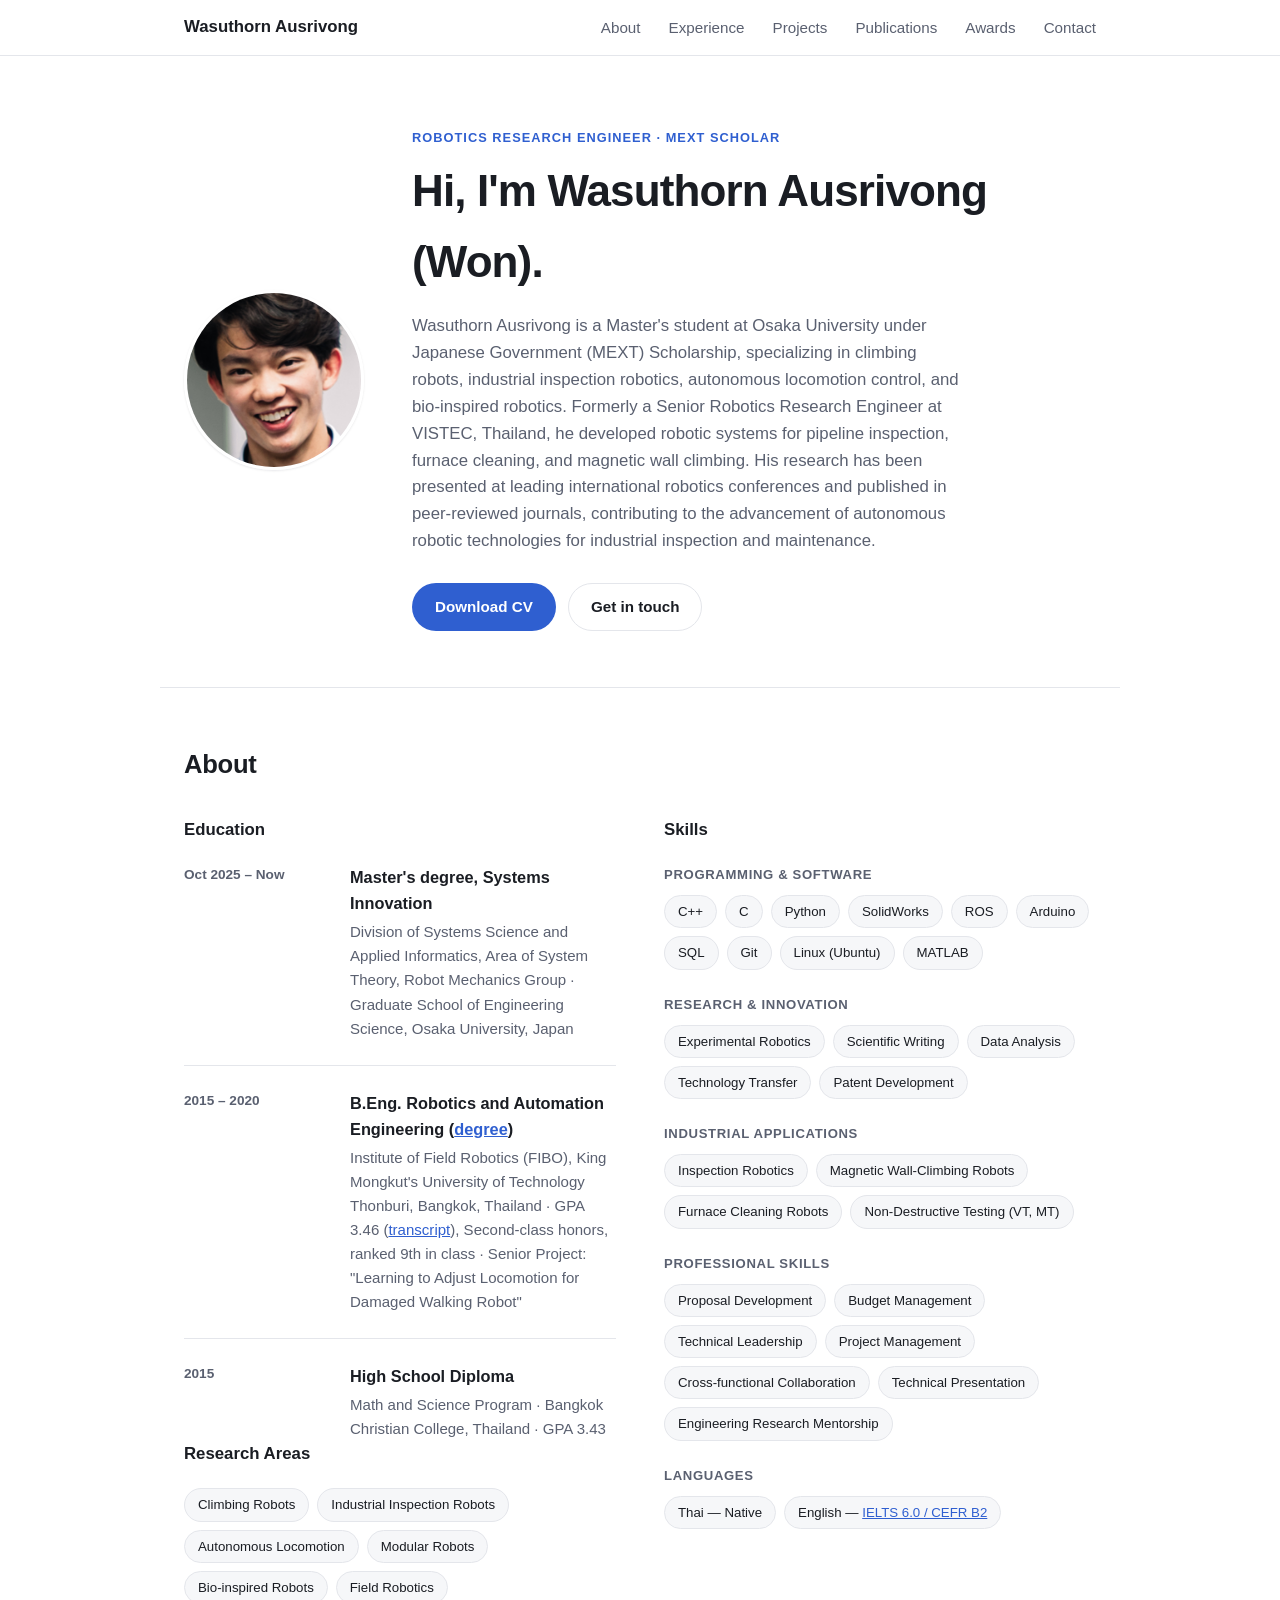
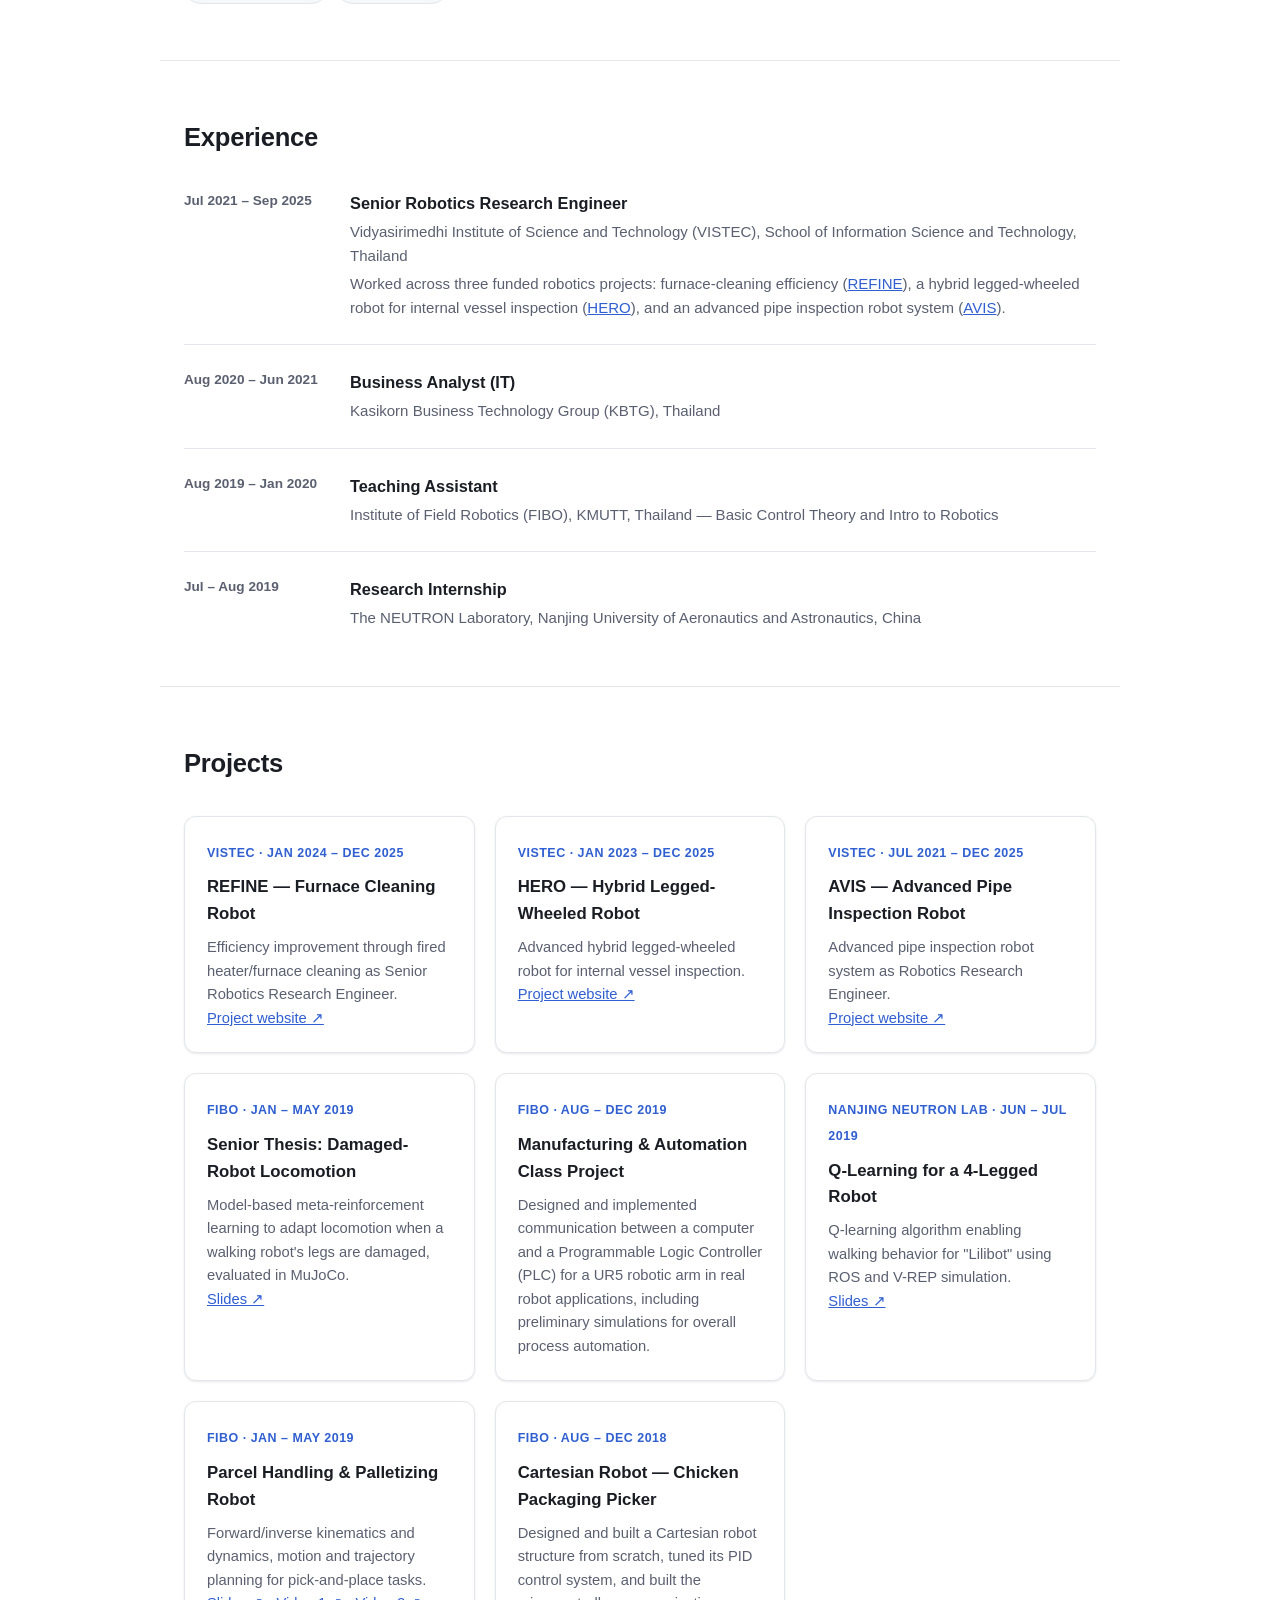
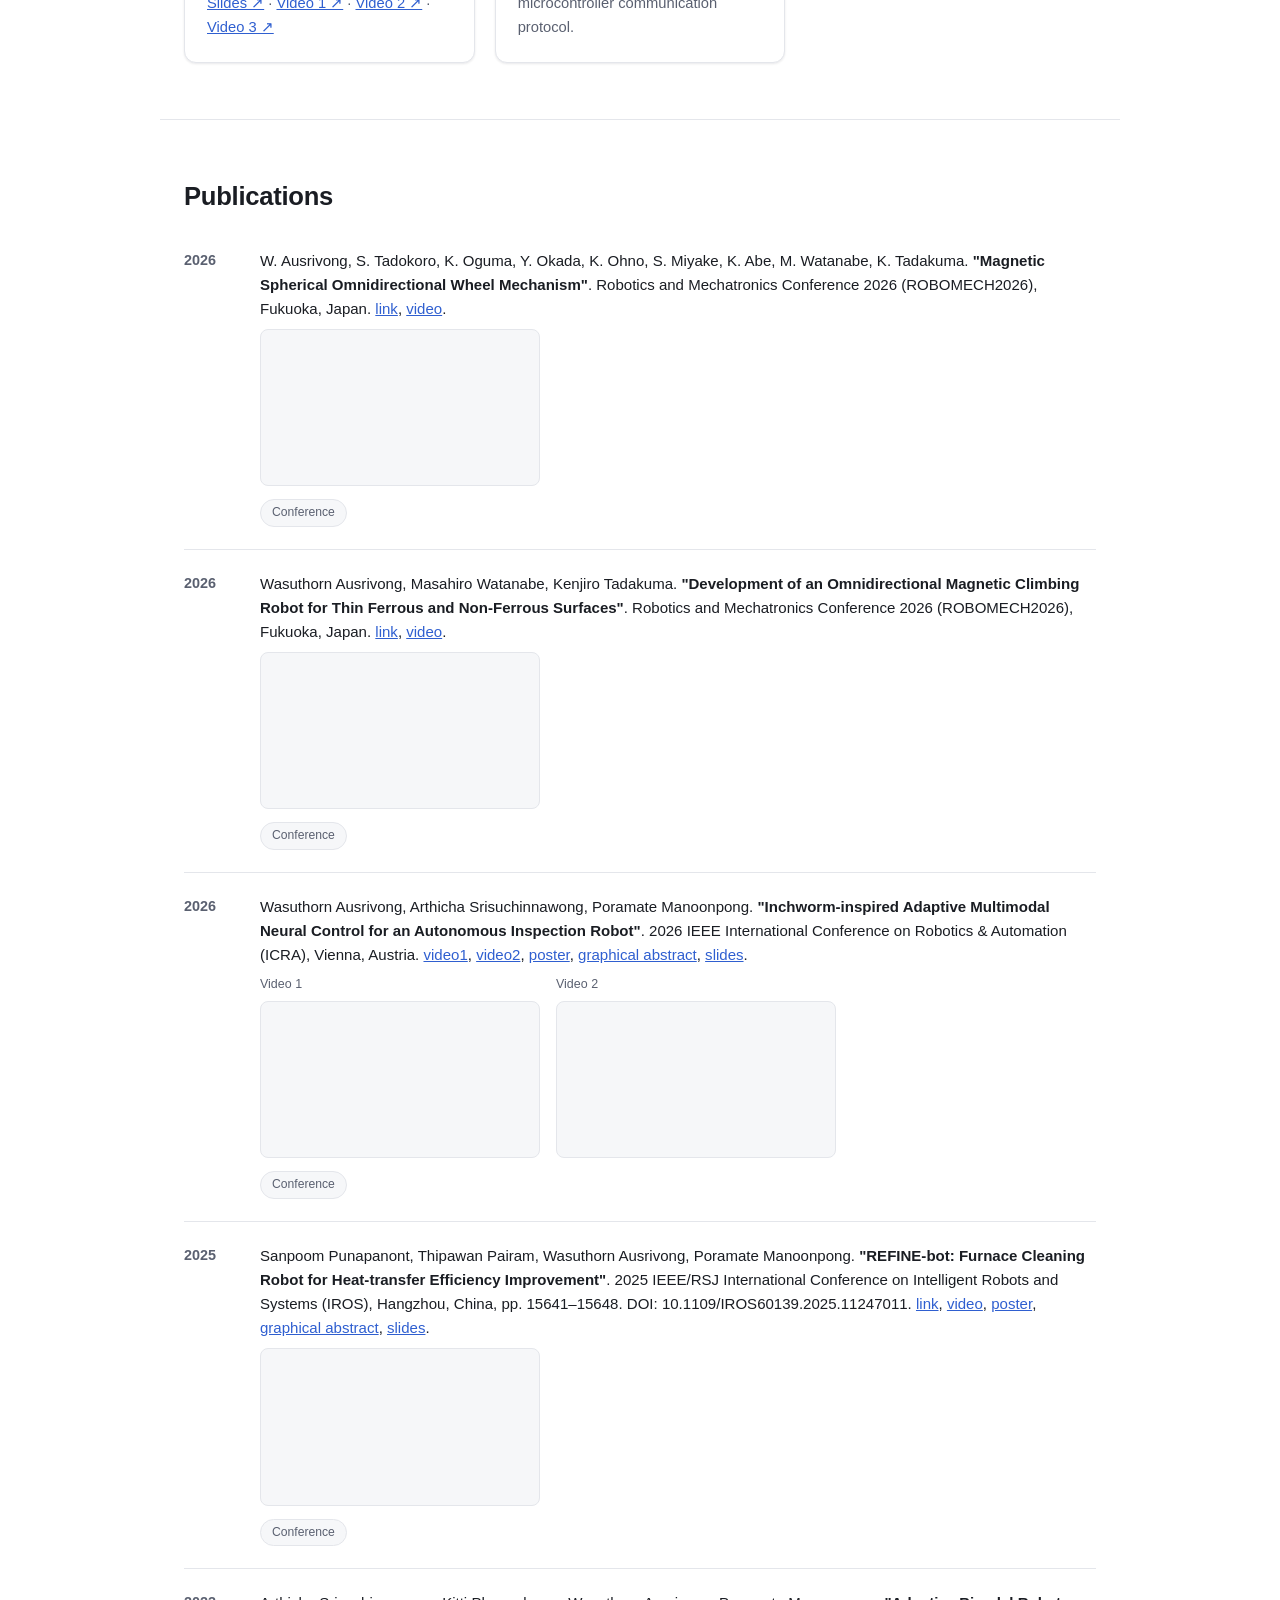
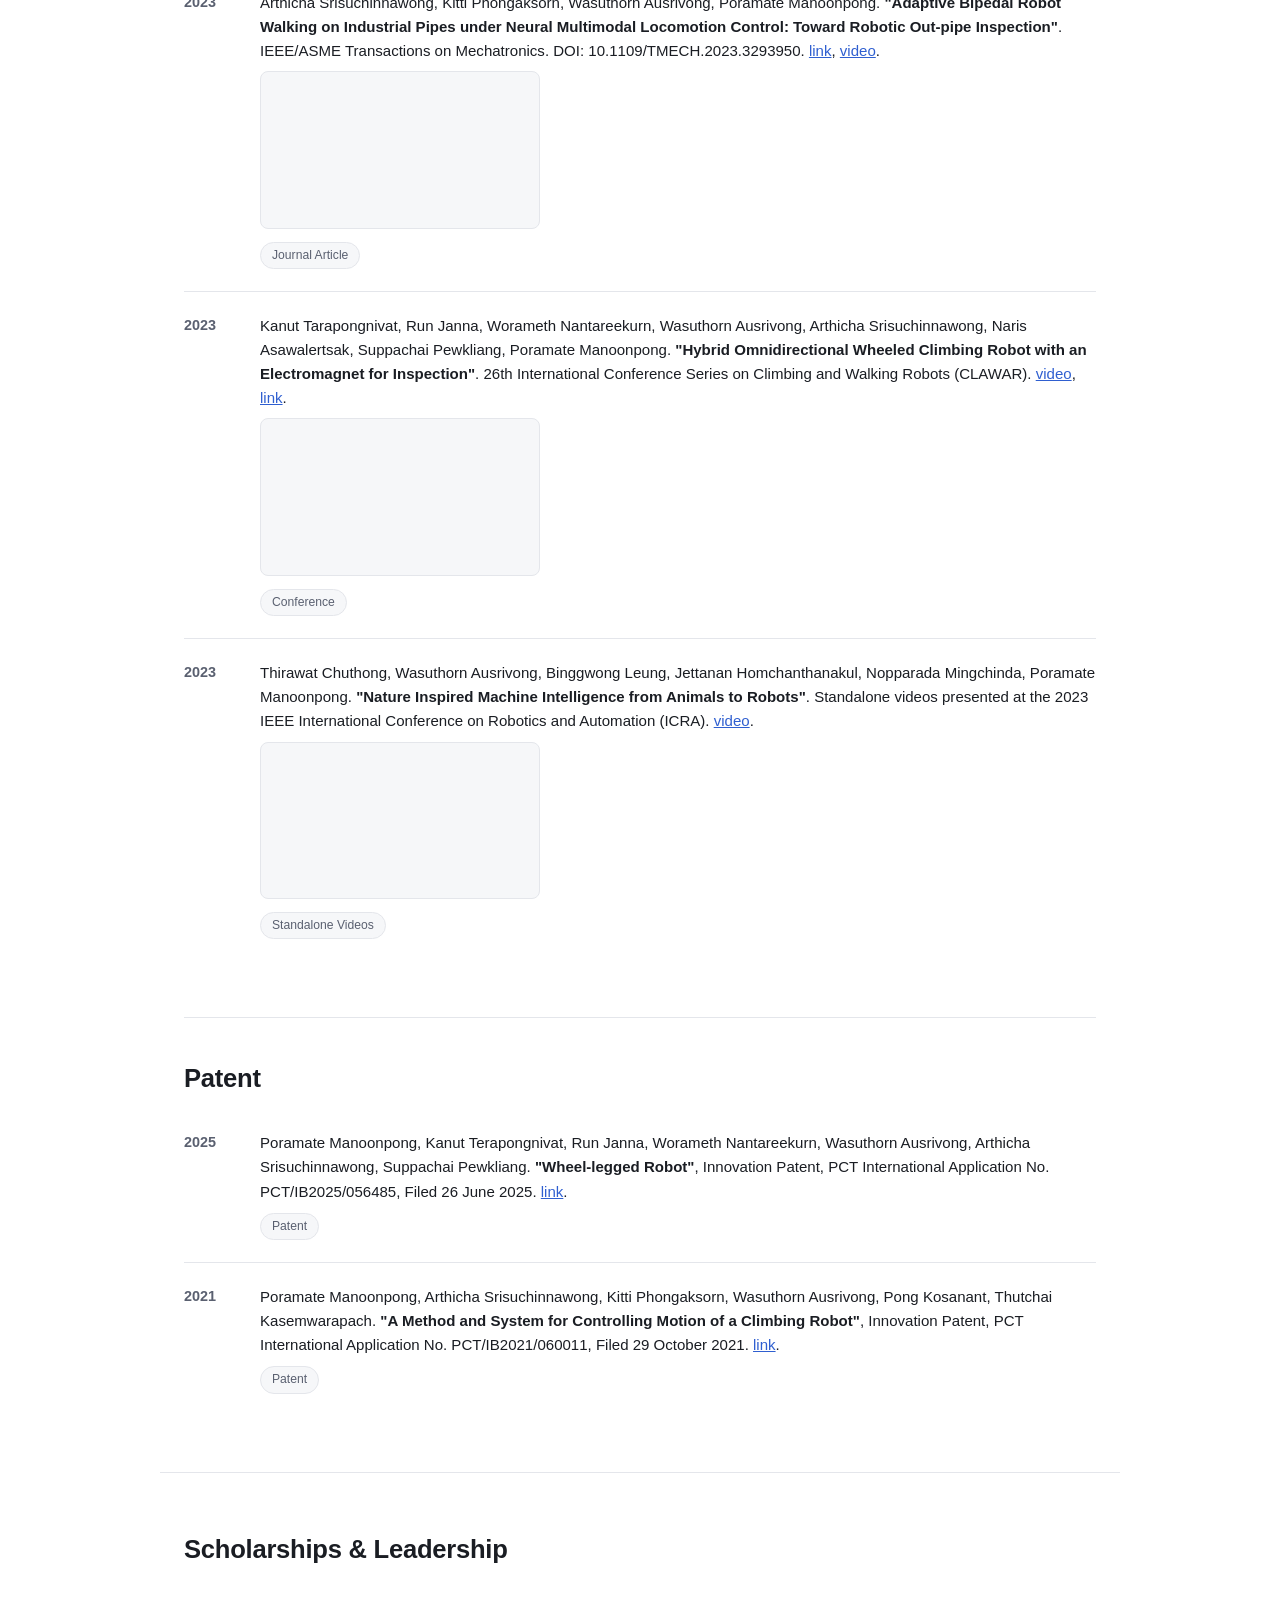
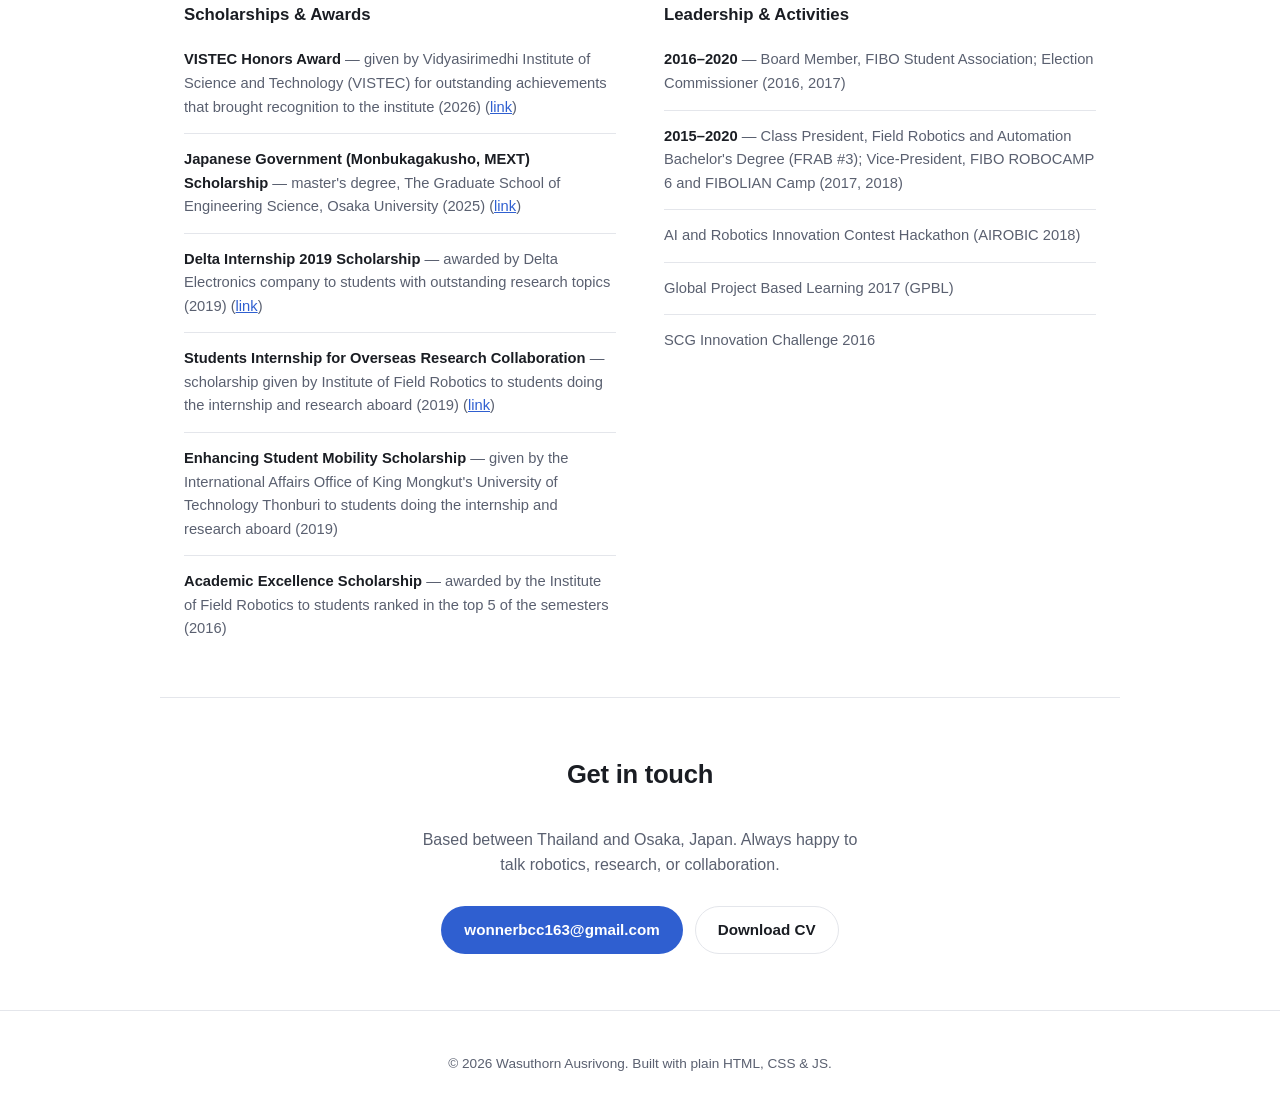
==== index.html @ dfb29053 "Sync Scholarships & Awards and Research Areas with latest CV - Rename Scholarships to Scholarships &" ====
<!DOCTYPE html>
<html lang="en">
<head>
<meta charset="UTF-8">
<meta name="viewport" content="width=device-width, initial-scale=1.0">
<title>Wasuthorn Ausrivong — Robotics Research Engineer</title>
<meta name="description" content="Portfolio of Wasuthorn Ausrivong, robotics research engineer and MEXT scholar at Osaka University.">
<link rel="canonical" href="https://wonner163.github.io/WonnerWebsite/">
<meta property="og:title" content="Wasuthorn Ausrivong — Robotics Research Engineer">
<meta property="og:description" content="Portfolio of Wasuthorn Ausrivong, robotics research engineer and MEXT scholar at Osaka University.">
<meta property="og:type" content="website">
<meta property="og:url" content="https://wonner163.github.io/WonnerWebsite/">
<meta property="og:image" content="https://wonner163.github.io/WonnerWebsite/assets/profile.png">
<link rel="icon" href="data:,">
<link rel="stylesheet" href="style.css">
</head>
<body>

<header class="site-header">
  <nav class="nav container">
    <a href="#top" class="brand">Wasuthorn Ausrivong</a>
    <button class="nav-toggle" id="navToggle" aria-label="Toggle menu" aria-expanded="false">
      <span></span><span></span><span></span>
    </button>
    <ul class="nav-links" id="navLinks">
      <li><a href="#about">About</a></li>
      <li><a href="#experience">Experience</a></li>
      <li><a href="#projects">Projects</a></li>
      <li><a href="#publications">Publications</a></li>
      <li><a href="#awards">Awards</a></li>
      <li><a href="#contact">Contact</a></li>
    </ul>
  </nav>
</header>

<main>
  <section id="top" class="hero container">
    <div class="hero-photo">
      <img src="assets/profile.png" alt="Portrait of Wasuthorn Ausrivong">
    </div>
    <div class="hero-text">
      <p class="eyebrow">Robotics Research Engineer &middot; MEXT Scholar</p>
      <h1>Hi, I'm Wasuthorn Ausrivong (Won).</h1>
      <p class="lede">
        Wasuthorn Ausrivong is a Master's student at Osaka University under Japanese
        Government (MEXT) Scholarship, specializing in climbing robots, industrial inspection
        robotics, autonomous locomotion control, and bio-inspired robotics. Formerly a Senior
        Robotics Research Engineer at VISTEC, Thailand, he developed robotic systems for
        pipeline inspection, furnace cleaning, and magnetic wall climbing. His research has
        been presented at leading international robotics conferences and published in
        peer-reviewed journals, contributing to the advancement of autonomous robotic
        technologies for industrial inspection and maintenance.
      </p>
      <div class="hero-actions">
        <a class="btn btn-primary" href="assets/Wasuthorn_Ausrivong_CV.pdf" download>Download CV</a>
        <a class="btn btn-outline" href="#contact">Get in touch</a>
      </div>
    </div>
  </section>

  <section id="about" class="section container">
    <h2>About</h2>
    <div class="about-grid">
      <div>
        <h3>Education</h3>
        <ul class="timeline">
          <li>
            <span class="timeline-date">Oct 2025 – Now</span>
            <div>
              <strong>Master's degree, Systems Innovation</strong>
              <p>Division of Systems Science and Applied Informatics, Area of System Theory, Robot Mechanics Group &middot; Graduate School of Engineering Science, Osaka University, Japan</p>
            </div>
          </li>
          <li>
            <span class="timeline-date">2015 – 2020</span>
            <div>
              <strong>B.Eng. Robotics and Automation Engineering (<a href="https://drive.google.com/file/d/1hf1i6KvARdPvdT1qq2Go3RbhQ2aOpwfH/view?usp=sharing" target="_blank" rel="noopener">degree</a>)</strong>
              <p>Institute of Field Robotics (FIBO), King Mongkut's University of Technology Thonburi, Bangkok, Thailand &middot; GPA 3.46 (<a href="https://drive.google.com/file/d/1HITTiTEffxJQukIbax07QEDpGxOltz2Y/view?usp=drive_link" target="_blank" rel="noopener">transcript</a>), Second-class honors, ranked 9th in class &middot; Senior Project: "Learning to Adjust Locomotion for Damaged Walking Robot"</p>
            </div>
          </li>
          <li>
            <span class="timeline-date">2015</span>
            <div>
              <strong>High School Diploma</strong>
              <p>Math and Science Program &middot; Bangkok Christian College, Thailand &middot; GPA 3.43</p>
            </div>
          </li>
        </ul>

        <h3 class="sub-heading">Research Areas</h3>
        <div class="tags">
          <span class="tag">Climbing Robots</span>
          <span class="tag">Industrial Inspection Robots</span>
          <span class="tag">Autonomous Locomotion</span>
          <span class="tag">Modular Robots</span>
          <span class="tag">Bio-inspired Robots</span>
          <span class="tag">Field Robotics</span>
        </div>
      </div>
      <div>
        <h3>Skills</h3>
        <div class="tag-group">
          <h4>Programming &amp; Software</h4>
          <div class="tags">
            <span class="tag">C++</span>
            <span class="tag">C</span>
            <span class="tag">Python</span>
            <span class="tag">SolidWorks</span>
            <span class="tag">ROS</span>
            <span class="tag">Arduino</span>
            <span class="tag">SQL</span>
            <span class="tag">Git</span>
            <span class="tag">Linux (Ubuntu)</span>
            <span class="tag">MATLAB</span>
          </div>
        </div>
        <div class="tag-group">
          <h4>Research &amp; Innovation</h4>
          <div class="tags">
            <span class="tag">Experimental Robotics</span>
            <span class="tag">Scientific Writing</span>
            <span class="tag">Data Analysis</span>
            <span class="tag">Technology Transfer</span>
            <span class="tag">Patent Development</span>
          </div>
        </div>
        <div class="tag-group">
          <h4>Industrial Applications</h4>
          <div class="tags">
            <span class="tag">Inspection Robotics</span>
            <span class="tag">Magnetic Wall-Climbing Robots</span>
            <span class="tag">Furnace Cleaning Robots</span>
            <span class="tag">Non-Destructive Testing (VT, MT)</span>
          </div>
        </div>
        <div class="tag-group">
          <h4>Professional Skills</h4>
          <div class="tags">
            <span class="tag">Proposal Development</span>
            <span class="tag">Budget Management</span>
            <span class="tag">Technical Leadership</span>
            <span class="tag">Project Management</span>
            <span class="tag">Cross-functional Collaboration</span>
            <span class="tag">Technical Presentation</span>
            <span class="tag">Engineering Research Mentorship</span>
          </div>
        </div>
        <div class="tag-group">
          <h4>Languages</h4>
          <div class="tags">
            <span class="tag">Thai — Native</span>
            <span class="tag">English — <a href="https://drive.google.com/file/d/1XiFzoaEWwDT2Z6JwB0Tb7yc7A7TIQKQK/view?usp=sharing" target="_blank" rel="noopener">IELTS 6.0 / CEFR B2</a></span>
          </div>
        </div>
      </div>
    </div>
  </section>

  <section id="experience" class="section container">
    <h2>Experience</h2>
    <ul class="timeline">
      <li>
        <span class="timeline-date">Jul 2021 – Sep 2025</span>
        <div>
          <strong>Senior Robotics Research Engineer</strong>
          <p>Vidyasirimedhi Institute of Science and Technology (VISTEC), School of Information Science and Technology, Thailand</p>
          <p>Worked across three funded robotics projects: furnace-cleaning efficiency (<a href="https://brain.vistec.ac.th/research/projects/trl-1-3/refine-project/" target="_blank" rel="noopener">REFINE</a>), a hybrid legged-wheeled robot for internal vessel inspection (<a href="https://brain.vistec.ac.th/research/projects/trl-4-6/hero-project/" target="_blank" rel="noopener">HERO</a>), and an advanced pipe inspection robot system (<a href="https://brain.vistec.ac.th/research/projects/trl-4-6/avis/" target="_blank" rel="noopener">AVIS</a>).</p>
        </div>
      </li>
      <li>
        <span class="timeline-date">Aug 2020 – Jun 2021</span>
        <div>
          <strong>Business Analyst (IT)</strong>
          <p>Kasikorn Business Technology Group (KBTG), Thailand</p>
        </div>
      </li>
      <li>
        <span class="timeline-date">Aug 2019 – Jan 2020</span>
        <div>
          <strong>Teaching Assistant</strong>
          <p>Institute of Field Robotics (FIBO), KMUTT, Thailand — Basic Control Theory and Intro to Robotics</p>
        </div>
      </li>
      <li>
        <span class="timeline-date">Jul – Aug 2019</span>
        <div>
          <strong>Research Internship</strong>
          <p>The NEUTRON Laboratory, Nanjing University of Aeronautics and Astronautics, China</p>
        </div>
      </li>
    </ul>
  </section>

  <section id="projects" class="section container">
    <h2>Projects</h2>
    <div class="card-grid">
      <article class="card">
        <span class="card-tag">VISTEC · Jan 2024 – Dec 2025</span>
        <h3>REFINE — Furnace Cleaning Robot</h3>
        <p>Efficiency improvement through fired heater/furnace cleaning as Senior Robotics Research Engineer.</p>
        <p><a href="https://brain.vistec.ac.th/research/projects/trl-1-3/refine-project/" target="_blank" rel="noopener">Project website ↗</a></p>
      </article>
      <article class="card">
        <span class="card-tag">VISTEC · Jan 2023 – Dec 2025</span>
        <h3>HERO — Hybrid Legged-Wheeled Robot</h3>
        <p>Advanced hybrid legged-wheeled robot for internal vessel inspection.</p>
        <p><a href="https://brain.vistec.ac.th/research/projects/trl-4-6/hero-project/" target="_blank" rel="noopener">Project website ↗</a></p>
      </article>
      <article class="card">
        <span class="card-tag">VISTEC · Jul 2021 – Dec 2025</span>
        <h3>AVIS — Advanced Pipe Inspection Robot</h3>
        <p>Advanced pipe inspection robot system as Robotics Research Engineer.</p>
        <p><a href="https://brain.vistec.ac.th/research/projects/trl-4-6/avis/" target="_blank" rel="noopener">Project website ↗</a></p>
      </article>
      <article class="card">
        <span class="card-tag">FIBO · Jan – May 2019</span>
        <h3>Senior Thesis: Damaged-Robot Locomotion</h3>
        <p>Model-based meta-reinforcement learning to adapt locomotion when a walking robot's legs are damaged, evaluated in MuJoCo.</p>
        <p><a href="https://drive.google.com/file/d/1FZgHFv74VGzjbF3T4-vKBF-JKzf0Tf9A/view?usp=sharing" target="_blank" rel="noopener">Slides ↗</a></p>
      </article>
      <article class="card">
        <span class="card-tag">FIBO · Aug – Dec 2019</span>
        <h3>Manufacturing &amp; Automation Class Project</h3>
        <p>Designed and implemented communication between a computer and a Programmable Logic Controller (PLC) for a UR5 robotic arm in real robot applications, including preliminary simulations for overall process automation.</p>
      </article>
      <article class="card">
        <span class="card-tag">Nanjing NEUTRON Lab · Jun – Jul 2019</span>
        <h3>Q-Learning for a 4-Legged Robot</h3>
        <p>Q-learning algorithm enabling walking behavior for "Lilibot" using ROS and V-REP simulation.</p>
        <p><a href="https://drive.google.com/file/d/1TO3afx3yXQ0NvcPoglGMx_HArMXo9cAd/view?usp=sharing" target="_blank" rel="noopener">Slides ↗</a></p>
      </article>
      <article class="card">
        <span class="card-tag">FIBO · Jan – May 2019</span>
        <h3>Parcel Handling &amp; Palletizing Robot</h3>
        <p>Forward/inverse kinematics and dynamics, motion and trajectory planning for pick-and-place tasks.</p>
        <p>
          <a href="https://drive.google.com/file/d/1P01yfIZKG9oQmiu9DlNjEbJqh5Vdb2It/view?usp=sharing" target="_blank" rel="noopener">Slides ↗</a> ·
          <a href="https://youtu.be/kMaxpyVDSbM?si=Y75gS8zPK2s68asw" target="_blank" rel="noopener">Video 1 ↗</a> ·
          <a href="https://www.youtube.com/watch?v=yEeCgwJjO30" target="_blank" rel="noopener">Video 2 ↗</a> ·
          <a href="https://drive.google.com/file/d/1VfG1lPfFUtRRVLW7-ri1mQkhP2ffDsu7/view?usp=sharing" target="_blank" rel="noopener">Video 3 ↗</a>
        </p>
      </article>
      <article class="card">
        <span class="card-tag">FIBO · Aug – Dec 2018</span>
        <h3>Cartesian Robot — Chicken Packaging Picker</h3>
        <p>Designed and built a Cartesian robot structure from scratch, tuned its PID control system, and built the microcontroller communication protocol.</p>
      </article>
    </div>
  </section>

  <section id="publications" class="section container">
    <h2>Publications</h2>
    <ul class="pub-list">
      <li>
        <span class="pub-year">2026</span>
        <div>
          <p>W. Ausrivong, S. Tadokoro, K. Oguma, Y. Okada, K. Ohno, S. Miyake, K. Abe, M. Watanabe, K. Tadakuma. <strong>"Magnetic Spherical Omnidirectional Wheel Mechanism"</strong>. Robotics and Mechatronics Conference 2026 (ROBOMECH2026), Fukuoka, Japan.
          <a href="https://drive.google.com/file/d/1MmJopEN_IusfGDx03Kak2dpbyB-57E0z/view?usp=sharing" target="_blank" rel="noopener">link</a>,
          <a href="https://youtu.be/8Zwg6MaGAV8" target="_blank" rel="noopener">video</a>.</p>
          <div class="pub-videos">
            <div class="pub-video">
              <div class="pub-video-frame">
                <iframe src="https://www.youtube.com/embed/8Zwg6MaGAV8" loading="lazy" allow="autoplay" allowfullscreen title="Magnetic Spherical Omnidirectional Wheel Mechanism video"></iframe>
              </div>
            </div>
          </div>
          <span class="pub-type">Conference</span>
        </div>
      </li>
      <li>
        <span class="pub-year">2026</span>
        <div>
          <p>Wasuthorn Ausrivong, Masahiro Watanabe, Kenjiro Tadakuma. <strong>"Development of an Omnidirectional Magnetic Climbing Robot for Thin Ferrous and Non-Ferrous Surfaces"</strong>. Robotics and Mechatronics Conference 2026 (ROBOMECH2026), Fukuoka, Japan.
          <a href="https://drive.google.com/file/d/172PWca_6Scp-4xCXF1_bNo3Ww1B1ynAc/view?usp=sharing" target="_blank" rel="noopener">link</a>,
          <a href="https://youtu.be/AtRkS3aGZgM" target="_blank" rel="noopener">video</a>.</p>
          <div class="pub-videos">
            <div class="pub-video">
              <div class="pub-video-frame">
                <iframe src="https://www.youtube.com/embed/AtRkS3aGZgM" loading="lazy" allow="autoplay" allowfullscreen title="Omnidirectional Magnetic Climbing Robot video"></iframe>
              </div>
            </div>
          </div>
          <span class="pub-type">Conference</span>
        </div>
      </li>
      <li>
        <span class="pub-year">2026</span>
        <div>
          <p>Wasuthorn Ausrivong, Arthicha Srisuchinnawong, Poramate Manoonpong. <strong>"Inchworm-inspired Adaptive Multimodal Neural Control for an Autonomous Inspection Robot"</strong>. 2026 IEEE International Conference on Robotics &amp; Automation (ICRA), Vienna, Austria.
          <a href="https://youtu.be/TiLU2V0leHs" target="_blank" rel="noopener">video1</a>,
          <a href="https://youtu.be/H5cYFxIEegE?si=FSe_UFzSWaoEcPS0" target="_blank" rel="noopener">video2</a>,
          <a href="https://drive.google.com/file/d/1iTd6oONOE3a-9NtqljH_8gBeZYnGyHuF/view?usp=sharing" target="_blank" rel="noopener">poster</a>,
          <a href="https://drive.google.com/file/d/1V4YvTyQGMkxbz9v4onHjywMc5UjDcJQw/view?usp=sharing" target="_blank" rel="noopener">graphical abstract</a>,
          <a href="https://drive.google.com/file/d/1RcR_-0isIlEw2w24g1ygeh6nzh0AkIVB/view?usp=sharing" target="_blank" rel="noopener">slides</a>.</p>
          <div class="pub-videos">
            <div class="pub-video">
              <span class="pub-video-label">Video 1</span>
              <div class="pub-video-frame">
                <iframe src="https://www.youtube.com/embed/TiLU2V0leHs" loading="lazy" allow="autoplay" allowfullscreen title="Inchworm-inspired robot video 1"></iframe>
              </div>
            </div>
            <div class="pub-video">
              <span class="pub-video-label">Video 2</span>
              <div class="pub-video-frame">
                <iframe src="https://www.youtube.com/embed/H5cYFxIEegE" loading="lazy" allow="autoplay" allowfullscreen title="Inchworm-inspired robot video 2"></iframe>
              </div>
            </div>
          </div>
          <span class="pub-type">Conference</span>
        </div>
      </li>
      <li>
        <span class="pub-year">2025</span>
        <div>
          <p>Sanpoom Punapanont, Thipawan Pairam, Wasuthorn Ausrivong, Poramate Manoonpong. <strong>"REFINE-bot: Furnace Cleaning Robot for Heat-transfer Efficiency Improvement"</strong>. 2025 IEEE/RSJ International Conference on Intelligent Robots and Systems (IROS), Hangzhou, China, pp. 15641–15648. DOI: 10.1109/IROS60139.2025.11247011.
          <a href="https://ieeexplore.ieee.org/document/11247011" target="_blank" rel="noopener">link</a>,
          <a href="https://youtu.be/j2YtmNmYR8g?si=09aV7TaqNH1_ij__" target="_blank" rel="noopener">video</a>,
          <a href="https://drive.google.com/file/d/1R-qavnP4AsOxFmKV4E4xy7_ORe0ib_dt/view?usp=sharing" target="_blank" rel="noopener">poster</a>,
          <a href="https://drive.google.com/file/d/1iDp-xRXBEapTFNsDDbuEsM9OwVqdF3X_/view?usp=sharing" target="_blank" rel="noopener">graphical abstract</a>,
          <a href="https://drive.google.com/file/d/1a1jd7PgPd4CGeyMzNgz7hU6j4wu0zbeN/view?usp=sharing" target="_blank" rel="noopener">slides</a>.</p>
          <div class="pub-videos">
            <div class="pub-video">
              <div class="pub-video-frame">
                <iframe src="https://www.youtube.com/embed/j2YtmNmYR8g" loading="lazy" allow="autoplay" allowfullscreen title="REFINE-bot video"></iframe>
              </div>
            </div>
          </div>
          <span class="pub-type">Conference</span>
        </div>
      </li>
      <li>
        <span class="pub-year">2023</span>
        <div>
          <p>Arthicha Srisuchinnawong, Kitti Phongaksorn, Wasuthorn Ausrivong, Poramate Manoonpong. <strong>"Adaptive Bipedal Robot Walking on Industrial Pipes under Neural Multimodal Locomotion Control: Toward Robotic Out-pipe Inspection"</strong>. IEEE/ASME Transactions on Mechatronics. DOI: 10.1109/TMECH.2023.3293950.
          <a href="https://drive.google.com/file/d/1MoZroPmZEfgjh1OUqZvCEZpkpR9oXFST/view?usp=sharing" target="_blank" rel="noopener">link</a>,
          <a href="https://youtu.be/p6gJw_rReDQ?si=Bu1dFTDT9EEt4yEs" target="_blank" rel="noopener">video</a>.</p>
          <div class="pub-videos">
            <div class="pub-video">
              <div class="pub-video-frame">
                <iframe src="https://www.youtube.com/embed/p6gJw_rReDQ" loading="lazy" allow="autoplay" allowfullscreen title="Adaptive Bipedal Robot Walking video"></iframe>
              </div>
            </div>
          </div>
          <span class="pub-type">Journal Article</span>
        </div>
      </li>
      <li>
        <span class="pub-year">2023</span>
        <div>
          <p>Kanut Tarapongnivat, Run Janna, Worameth Nantareekurn, Wasuthorn Ausrivong, Arthicha Srisuchinnawong, Naris Asawalertsak, Suppachai Pewkliang, Poramate Manoonpong. <strong>"Hybrid Omnidirectional Wheeled Climbing Robot with an Electromagnet for Inspection"</strong>. 26th International Conference Series on Climbing and Walking Robots (CLAWAR).
          <a href="https://youtu.be/_Vbh7L4OhvQ" target="_blank" rel="noopener">video</a>,
          <a href="https://drive.google.com/file/d/1_xSHukxoXHZPWbURtMxvuFK6vDKQLcDP/view?usp=sharing" target="_blank" rel="noopener">link</a>.</p>
          <div class="pub-videos">
            <div class="pub-video">
              <div class="pub-video-frame">
                <iframe src="https://www.youtube.com/embed/_Vbh7L4OhvQ" loading="lazy" allow="autoplay" allowfullscreen title="Hybrid Omnidirectional Wheeled Climbing Robot video"></iframe>
              </div>
            </div>
          </div>
          <span class="pub-type">Conference</span>
        </div>
      </li>
      <li>
        <span class="pub-year">2023</span>
        <div>
          <p>Thirawat Chuthong, Wasuthorn Ausrivong, Binggwong Leung, Jettanan Homchanthanakul, Nopparada Mingchinda, Poramate Manoonpong. <strong>"Nature Inspired Machine Intelligence from Animals to Robots"</strong>. Standalone videos presented at the 2023 IEEE International Conference on Robotics and Automation (ICRA).
          <a href="https://youtu.be/57WLllM7Obk?si=-468eEz8XP8ZBRCH" target="_blank" rel="noopener">video</a>.</p>
          <div class="pub-videos">
            <div class="pub-video">
              <div class="pub-video-frame">
                <iframe src="https://www.youtube.com/embed/57WLllM7Obk" loading="lazy" allow="autoplay" allowfullscreen title="Nature Inspired Machine Intelligence video"></iframe>
              </div>
            </div>
          </div>
          <span class="pub-type">Standalone Videos</span>
        </div>
      </li>
    </ul>

    <h3 class="patent-heading">Patent</h3>
    <ul class="pub-list">
      <li>
        <span class="pub-year">2025</span>
        <div>
          <p>Poramate Manoonpong, Kanut Terapongnivat, Run Janna, Worameth Nantareekurn, Wasuthorn Ausrivong, Arthicha Srisuchinnawong, Suppachai Pewkliang. <strong>"Wheel-legged Robot"</strong>, Innovation Patent, PCT International Application No. PCT/IB2025/056485, Filed 26 June 2025.
          <a href="https://patentscope2.wipo.int/search/en/detail.jsf?docId=WO2026003767&amp;_cid=JP1-MS4EV6-15739-1" target="_blank" rel="noopener">link</a>.</p>
          <span class="pub-type">Patent</span>
        </div>
      </li>
      <li>
        <span class="pub-year">2021</span>
        <div>
          <p>Poramate Manoonpong, Arthicha Srisuchinnawong, Kitti Phongaksorn, Wasuthorn Ausrivong, Pong Kosanant, Thutchai Kasemwarapach. <strong>"A Method and System for Controlling Motion of a Climbing Robot"</strong>, Innovation Patent, PCT International Application No. PCT/IB2021/060011, Filed 29 October 2021.
          <a href="https://patentscope2.wipo.int/search/en/detail.jsf?docId=WO2023073412&amp;_cid=JP1-MS4EV6-15739-1" target="_blank" rel="noopener">link</a>.</p>
          <span class="pub-type">Patent</span>
        </div>
      </li>
    </ul>
  </section>

  <section id="awards" class="section container">
    <h2>Scholarships &amp; Leadership</h2>
    <div class="about-grid">
      <div>
        <h3>Scholarships &amp; Awards</h3>
        <ul class="plain-list">
          <li><strong>VISTEC Honors Award</strong> — given by Vidyasirimedhi Institute of Science and Technology (VISTEC) for outstanding achievements that brought recognition to the institute (2026) (<a href="https://drive.google.com/file/d/1hCu517bh9eFROfHuotbQ3jYJBN6SL7ob/view?usp=sharing" target="_blank" rel="noopener">link</a>)</li>
          <li><strong>Japanese Government (Monbukagakusho, MEXT) Scholarship</strong> — master's degree, The Graduate School of Engineering Science, Osaka University (2025) (<a href="https://drive.google.com/file/d/1mPqSsVzQDM1pO8QvMKaQsVGccv6w5JRM/view?usp=sharing" target="_blank" rel="noopener">link</a>)</li>
          <li><strong>Delta Internship 2019 Scholarship</strong> — awarded by Delta Electronics company to students with outstanding research topics (2019) (<a href="https://drive.google.com/file/d/12LLoYKCw1h2j_mKmgIn2a2qqIbrn_1h0/view?usp=sharing" target="_blank" rel="noopener">link</a>)</li>
          <li><strong>Students Internship for Overseas Research Collaboration</strong> — scholarship given by Institute of Field Robotics to students doing the internship and research aboard (2019) (<a href="https://drive.google.com/file/d/1Ene9wkGL_Ql5oR6JboTxGpI_EMSsinAO/view?usp=sharing" target="_blank" rel="noopener">link</a>)</li>
          <li><strong>Enhancing Student Mobility Scholarship</strong> — given by the International Affairs Office of King Mongkut's University of Technology Thonburi to students doing the internship and research aboard (2019)</li>
          <li><strong>Academic Excellence Scholarship</strong> — awarded by the Institute of Field Robotics to students ranked in the top 5 of the semesters (2016)</li>
        </ul>
      </div>
      <div>
        <h3>Leadership &amp; Activities</h3>
        <ul class="plain-list">
          <li><strong>2016–2020</strong> — Board Member, FIBO Student Association; Election Commissioner (2016, 2017)</li>
          <li><strong>2015–2020</strong> — Class President, Field Robotics and Automation Bachelor's Degree (FRAB #3); Vice-President, FIBO ROBOCAMP 6 and FIBOLIAN Camp (2017, 2018)</li>
          <li>AI and Robotics Innovation Contest Hackathon (AIROBIC 2018)</li>
          <li>Global Project Based Learning 2017 (GPBL)</li>
          <li>SCG Innovation Challenge 2016</li>
        </ul>
      </div>
    </div>
  </section>

  <section id="contact" class="section container contact-section">
    <h2>Get in touch</h2>
    <p>Based between Thailand and Osaka, Japan. Always happy to talk robotics, research, or collaboration.</p>
    <div class="contact-links">
      <a href="mailto:wonnerbcc163@gmail.com" class="btn btn-primary">wonnerbcc163@gmail.com</a>
      <a href="assets/Wasuthorn_Ausrivong_CV.pdf" class="btn btn-outline" download>Download CV</a>
    </div>
  </section>
</main>

<footer class="site-footer">
  <div class="container">
    <p>&copy; <span id="year"></span> Wasuthorn Ausrivong. Built with plain HTML, CSS &amp; JS.</p>
  </div>
</footer>

<script src="script.js"></script>
</body>
</html>
---- style.css ----
:root {
  --bg: #ffffff;
  --bg-alt: #f6f7f9;
  --text: #1a1d23;
  --text-muted: #5a6070;
  --accent: #2f5fd0;
  --accent-contrast: #ffffff;
  --border: #e4e6eb;
  --card-bg: #ffffff;
  --shadow: 0 1px 2px rgba(16, 24, 40, 0.04), 0 1px 3px rgba(16, 24, 40, 0.06);
  --radius: 12px;
  --max-width: 960px;
}

@media (prefers-color-scheme: dark) {
  :root {
    --bg: #14161a;
    --bg-alt: #1b1e24;
    --text: #edeef1;
    --text-muted: #9aa1af;
    --accent: #6f95ef;
    --accent-contrast: #0e1116;
    --border: #2a2e37;
    --card-bg: #1b1e24;
    --shadow: 0 1px 2px rgba(0, 0, 0, 0.3), 0 1px 3px rgba(0, 0, 0, 0.4);
  }
}

:root[data-theme="dark"] {
  --bg: #14161a;
  --bg-alt: #1b1e24;
  --text: #edeef1;
  --text-muted: #9aa1af;
  --accent: #6f95ef;
  --accent-contrast: #0e1116;
  --border: #2a2e37;
  --card-bg: #1b1e24;
  --shadow: 0 1px 2px rgba(0, 0, 0, 0.3), 0 1px 3px rgba(0, 0, 0, 0.4);
}

:root[data-theme="light"] {
  --bg: #ffffff;
  --bg-alt: #f6f7f9;
  --text: #1a1d23;
  --text-muted: #5a6070;
  --accent: #2f5fd0;
  --accent-contrast: #ffffff;
  --border: #e4e6eb;
  --card-bg: #ffffff;
  --shadow: 0 1px 2px rgba(16, 24, 40, 0.04), 0 1px 3px rgba(16, 24, 40, 0.06);
}

* { box-sizing: border-box; }

html { scroll-behavior: smooth; }

body {
  margin: 0;
  font-family: -apple-system, BlinkMacSystemFont, "Segoe UI", Roboto, Helvetica, Arial, sans-serif;
  background: var(--bg);
  color: var(--text);
  line-height: 1.6;
  overflow-x: hidden;
}

.container {
  max-width: var(--max-width);
  margin: 0 auto;
  padding: 0 24px;
}

img { max-width: 100%; display: block; }

a { color: var(--accent); }

/* Header */
.site-header {
  position: sticky;
  top: 0;
  background: color-mix(in srgb, var(--bg) 88%, transparent);
  backdrop-filter: blur(8px);
  border-bottom: 1px solid var(--border);
  z-index: 100;
}

.nav {
  display: flex;
  align-items: center;
  justify-content: space-between;
  padding: 14px 24px;
}

.brand {
  font-weight: 700;
  text-decoration: none;
  color: var(--text);
  font-size: 1.05rem;
}

.nav-links {
  list-style: none;
  display: flex;
  gap: 28px;
  margin: 0;
  padding: 0;
}

.nav-links a {
  text-decoration: none;
  color: var(--text-muted);
  font-size: 0.95rem;
  transition: color 0.15s ease;
}

.nav-links a:hover { color: var(--accent); }

.nav-toggle {
  display: none;
  flex-direction: column;
  gap: 5px;
  background: none;
  border: none;
  cursor: pointer;
  padding: 6px;
}

.nav-toggle span {
  width: 22px;
  height: 2px;
  background: var(--text);
  border-radius: 2px;
}

/* Hero */
.hero {
  display: flex;
  align-items: center;
  gap: 48px;
  padding: 72px 24px 56px;
  flex-wrap: wrap;
}

.hero-photo img {
  width: 180px;
  height: 180px;
  border-radius: 50%;
  object-fit: cover;
  box-shadow: var(--shadow);
  border: 3px solid var(--card-bg);
}

.hero-text { flex: 1; min-width: 280px; }

.eyebrow {
  text-transform: uppercase;
  letter-spacing: 0.08em;
  font-size: 0.8rem;
  color: var(--accent);
  font-weight: 600;
  margin: 0 0 8px;
}

.hero h1 {
  font-size: clamp(2rem, 4vw, 2.75rem);
  margin: 0 0 16px;
  letter-spacing: -0.02em;
}

.lede {
  color: var(--text-muted);
  font-size: 1.05rem;
  max-width: 60ch;
  margin: 0 0 28px;
}

.hero-actions { display: flex; gap: 12px; flex-wrap: wrap; }

.btn {
  display: inline-block;
  padding: 11px 22px;
  border-radius: 999px;
  text-decoration: none;
  font-weight: 600;
  font-size: 0.95rem;
  transition: transform 0.15s ease, opacity 0.15s ease;
  border: 1px solid transparent;
}

.btn:hover { transform: translateY(-1px); }

.btn-primary {
  background: var(--accent);
  color: var(--accent-contrast);
}

.btn-outline {
  background: transparent;
  color: var(--text);
  border-color: var(--border);
}

/* Sections */
.section { padding: 56px 24px; border-top: 1px solid var(--border); }

.section h2 {
  font-size: 1.6rem;
  margin: 0 0 32px;
  letter-spacing: -0.01em;
}

.sub-heading { font-size: 1.1rem; margin: 40px 0 16px; }

.patent-heading {
  font-size: 1.6rem;
  letter-spacing: -0.01em;
  margin: 56px 0 32px;
  padding-top: 40px;
  border-top: 1px solid var(--border);
}

.about-grid {
  display: grid;
  grid-template-columns: 1fr 1fr;
  gap: 48px;
}

.about-grid h3 { font-size: 1.05rem; margin: 0 0 20px; }

/* Timeline */
.timeline {
  list-style: none;
  margin: 0;
  padding: 0;
  display: flex;
  flex-direction: column;
  gap: 24px;
}

.timeline li {
  display: grid;
  grid-template-columns: 150px 1fr;
  gap: 16px;
  padding-bottom: 24px;
  border-bottom: 1px solid var(--border);
}

.timeline li:last-child { border-bottom: none; padding-bottom: 0; }

.timeline-date {
  color: var(--text-muted);
  font-size: 0.85rem;
  font-weight: 600;
  white-space: nowrap;
}

.timeline strong { display: block; margin-bottom: 4px; font-size: 1.02rem; }

.timeline p { margin: 4px 0 0; color: var(--text-muted); font-size: 0.94rem; }

/* Tags */
.tag-group { margin-bottom: 24px; }

.tag-group h4 {
  font-size: 0.82rem;
  text-transform: uppercase;
  letter-spacing: 0.05em;
  color: var(--text-muted);
  margin: 0 0 10px;
}

.tags { display: flex; flex-wrap: wrap; gap: 8px; }

.tag {
  background: var(--bg-alt);
  border: 1px solid var(--border);
  border-radius: 999px;
  padding: 5px 13px;
  font-size: 0.83rem;
  color: var(--text);
}

/* Cards */
.card-grid {
  display: grid;
  grid-template-columns: repeat(auto-fit, minmax(260px, 1fr));
  gap: 20px;
}

.card {
  background: var(--card-bg);
  border: 1px solid var(--border);
  border-radius: var(--radius);
  padding: 22px;
  box-shadow: var(--shadow);
}

.card-tag {
  font-size: 0.78rem;
  color: var(--accent);
  font-weight: 600;
  text-transform: uppercase;
  letter-spacing: 0.04em;
}

.card h3 { font-size: 1.05rem; margin: 10px 0 8px; }

.card p { margin: 0; color: var(--text-muted); font-size: 0.92rem; }

/* Publications */
.pub-list { list-style: none; margin: 0; padding: 0; display: flex; flex-direction: column; gap: 22px; }

.pub-list li {
  display: grid;
  grid-template-columns: 60px 1fr;
  gap: 16px;
  padding-bottom: 22px;
  border-bottom: 1px solid var(--border);
}

.pub-list li:last-child { border-bottom: none; }

.pub-year { color: var(--text-muted); font-weight: 700; font-size: 0.9rem; }

.pub-list p { margin: 0 0 8px; font-size: 0.94rem; }

.pub-type {
  display: inline-block;
  background: var(--bg-alt);
  border: 1px solid var(--border);
  border-radius: 999px;
  padding: 3px 11px;
  font-size: 0.76rem;
  color: var(--text-muted);
}

.pub-videos {
  display: flex;
  flex-wrap: wrap;
  gap: 16px;
  margin: 4px 0 12px;
}

.pub-video {
  width: 280px;
  max-width: 100%;
}

.pub-video-label {
  display: block;
  font-size: 0.78rem;
  color: var(--text-muted);
  margin-bottom: 6px;
}

.pub-video-frame {
  position: relative;
  width: 100%;
  aspect-ratio: 16 / 9;
  border-radius: 8px;
  overflow: hidden;
  border: 1px solid var(--border);
  background: var(--bg-alt);
}

.pub-video-frame iframe {
  position: absolute;
  inset: 0;
  width: 100%;
  height: 100%;
  border: 0;
}

/* Plain lists */
.plain-list { list-style: none; margin: 0; padding: 0; display: flex; flex-direction: column; gap: 14px; }

.plain-list li {
  font-size: 0.92rem;
  color: var(--text-muted);
  padding-bottom: 14px;
  border-bottom: 1px solid var(--border);
}

.plain-list li:last-child { border-bottom: none; padding-bottom: 0; }

.plain-list strong { color: var(--text); }

/* Contact */
.contact-section { text-align: center; }

.contact-section p { color: var(--text-muted); max-width: 50ch; margin: 0 auto 28px; }

.contact-links { display: flex; gap: 12px; justify-content: center; flex-wrap: wrap; }

/* Footer */
.site-footer {
  border-top: 1px solid var(--border);
  padding: 28px 24px;
  text-align: center;
  color: var(--text-muted);
  font-size: 0.85rem;
}

/* Responsive */
@media (max-width: 720px) {
  .nav-links {
    position: absolute;
    top: 100%;
    left: 0;
    right: 0;
    background: var(--bg);
    border-bottom: 1px solid var(--border);
    flex-direction: column;
    padding: 16px 24px;
    gap: 16px;
    display: none;
  }

  .nav-links.open { display: flex; }

  .nav-toggle { display: flex; }

  .about-grid { grid-template-columns: 1fr; }

  .timeline li { grid-template-columns: 1fr; gap: 6px; }

  .pub-list li { grid-template-columns: 1fr; gap: 4px; }

  .hero { padding-top: 48px; }
}
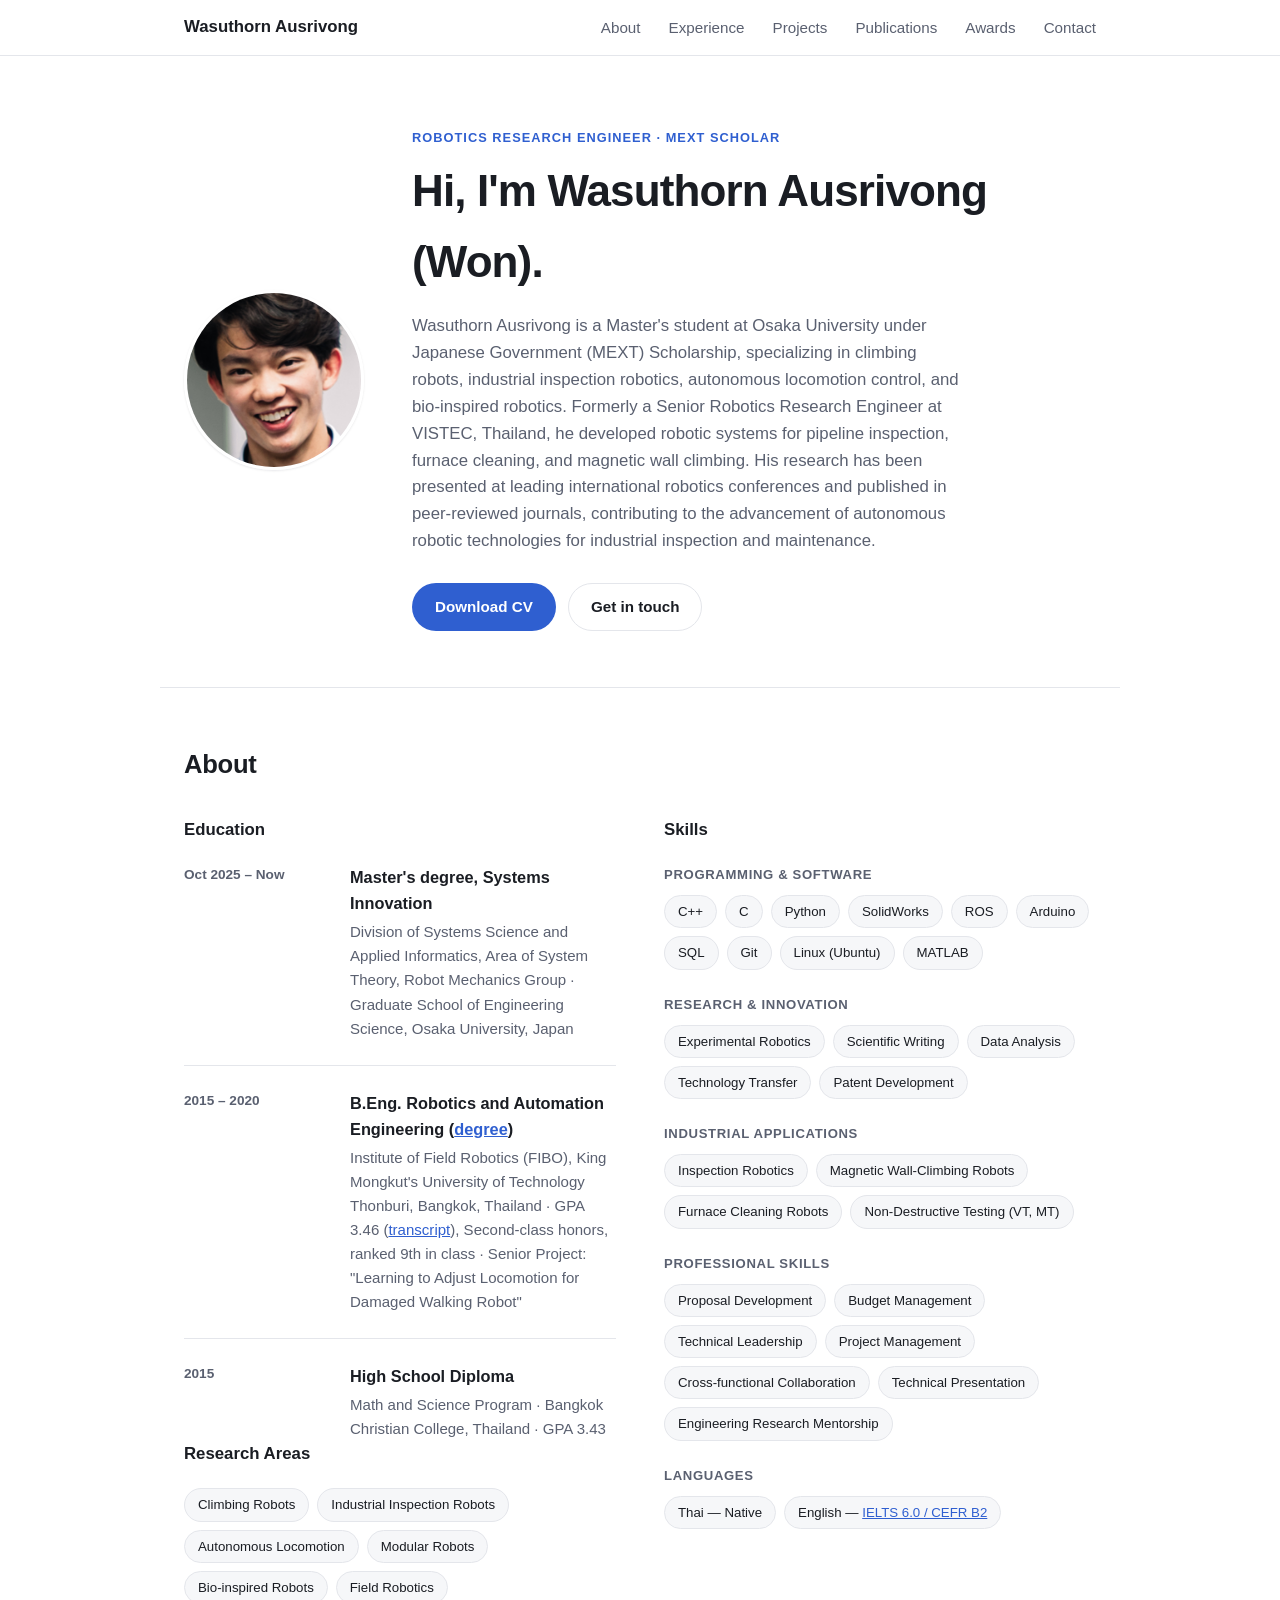
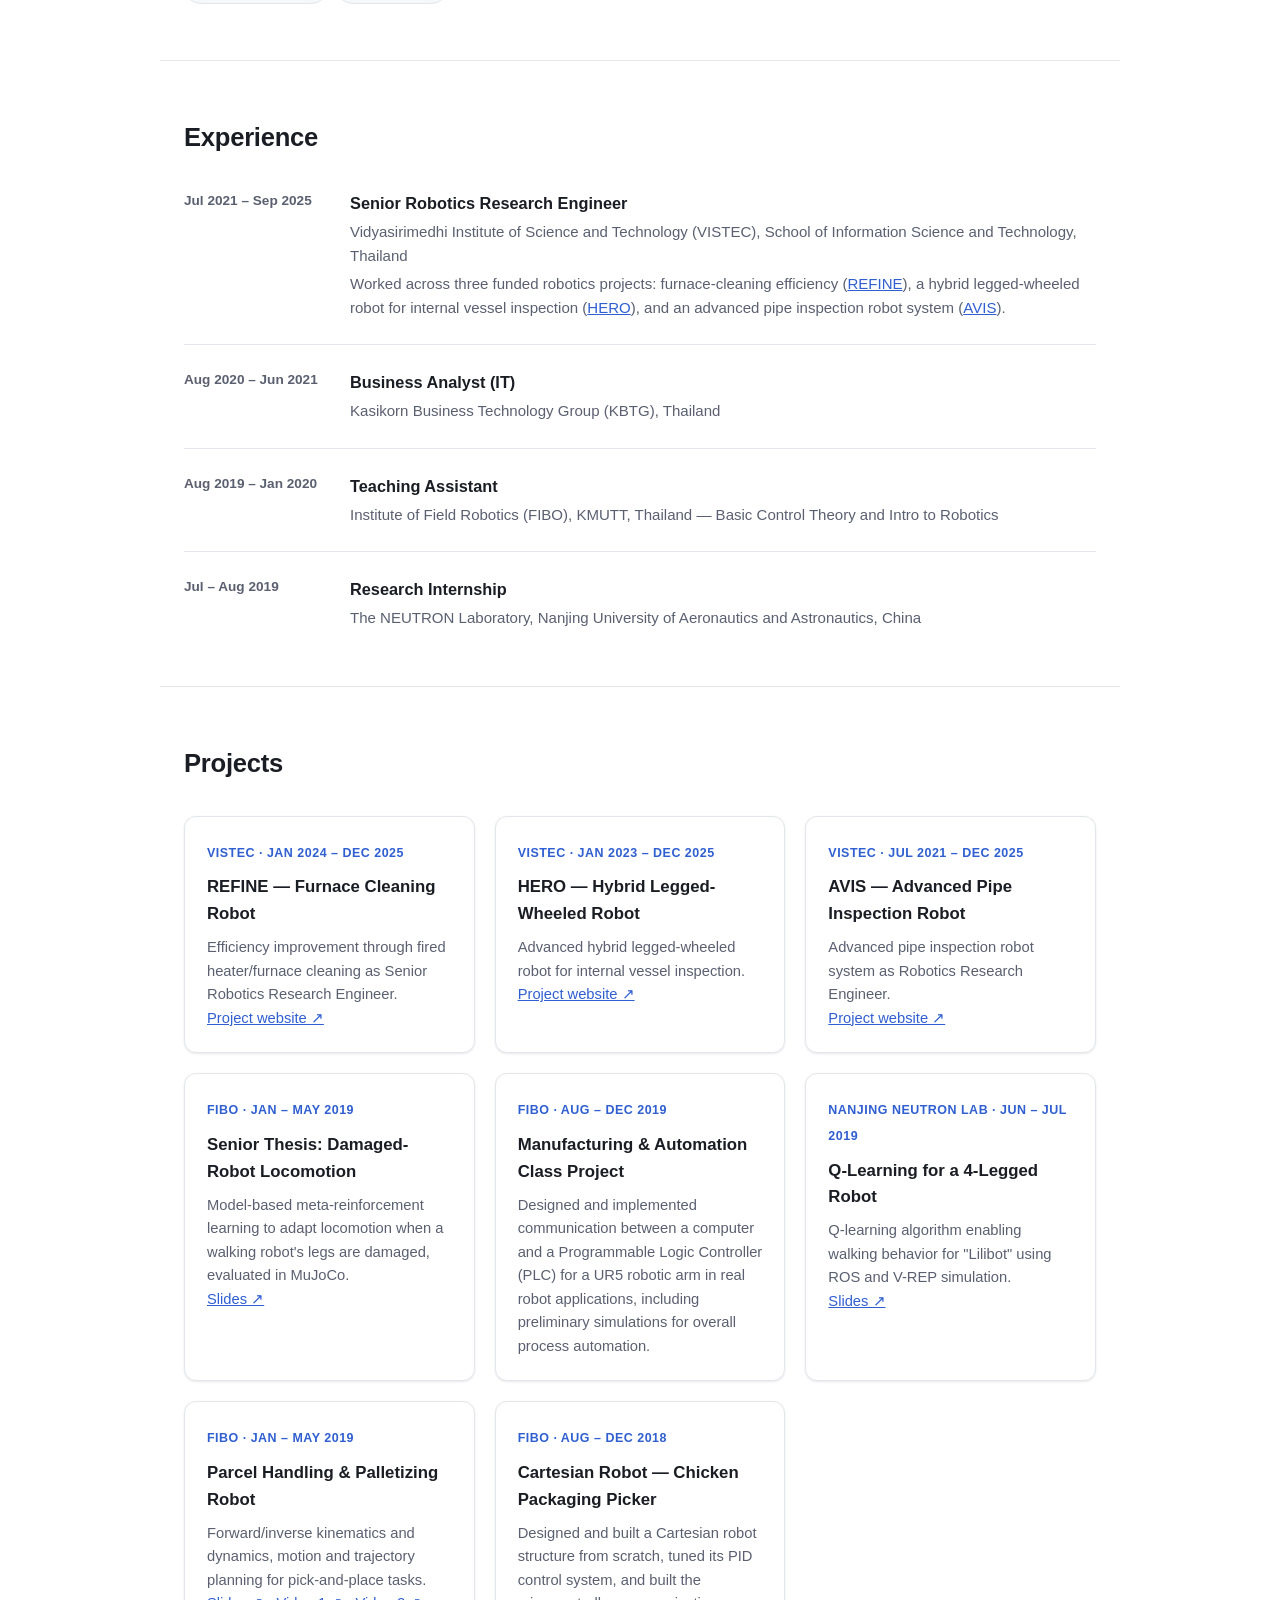
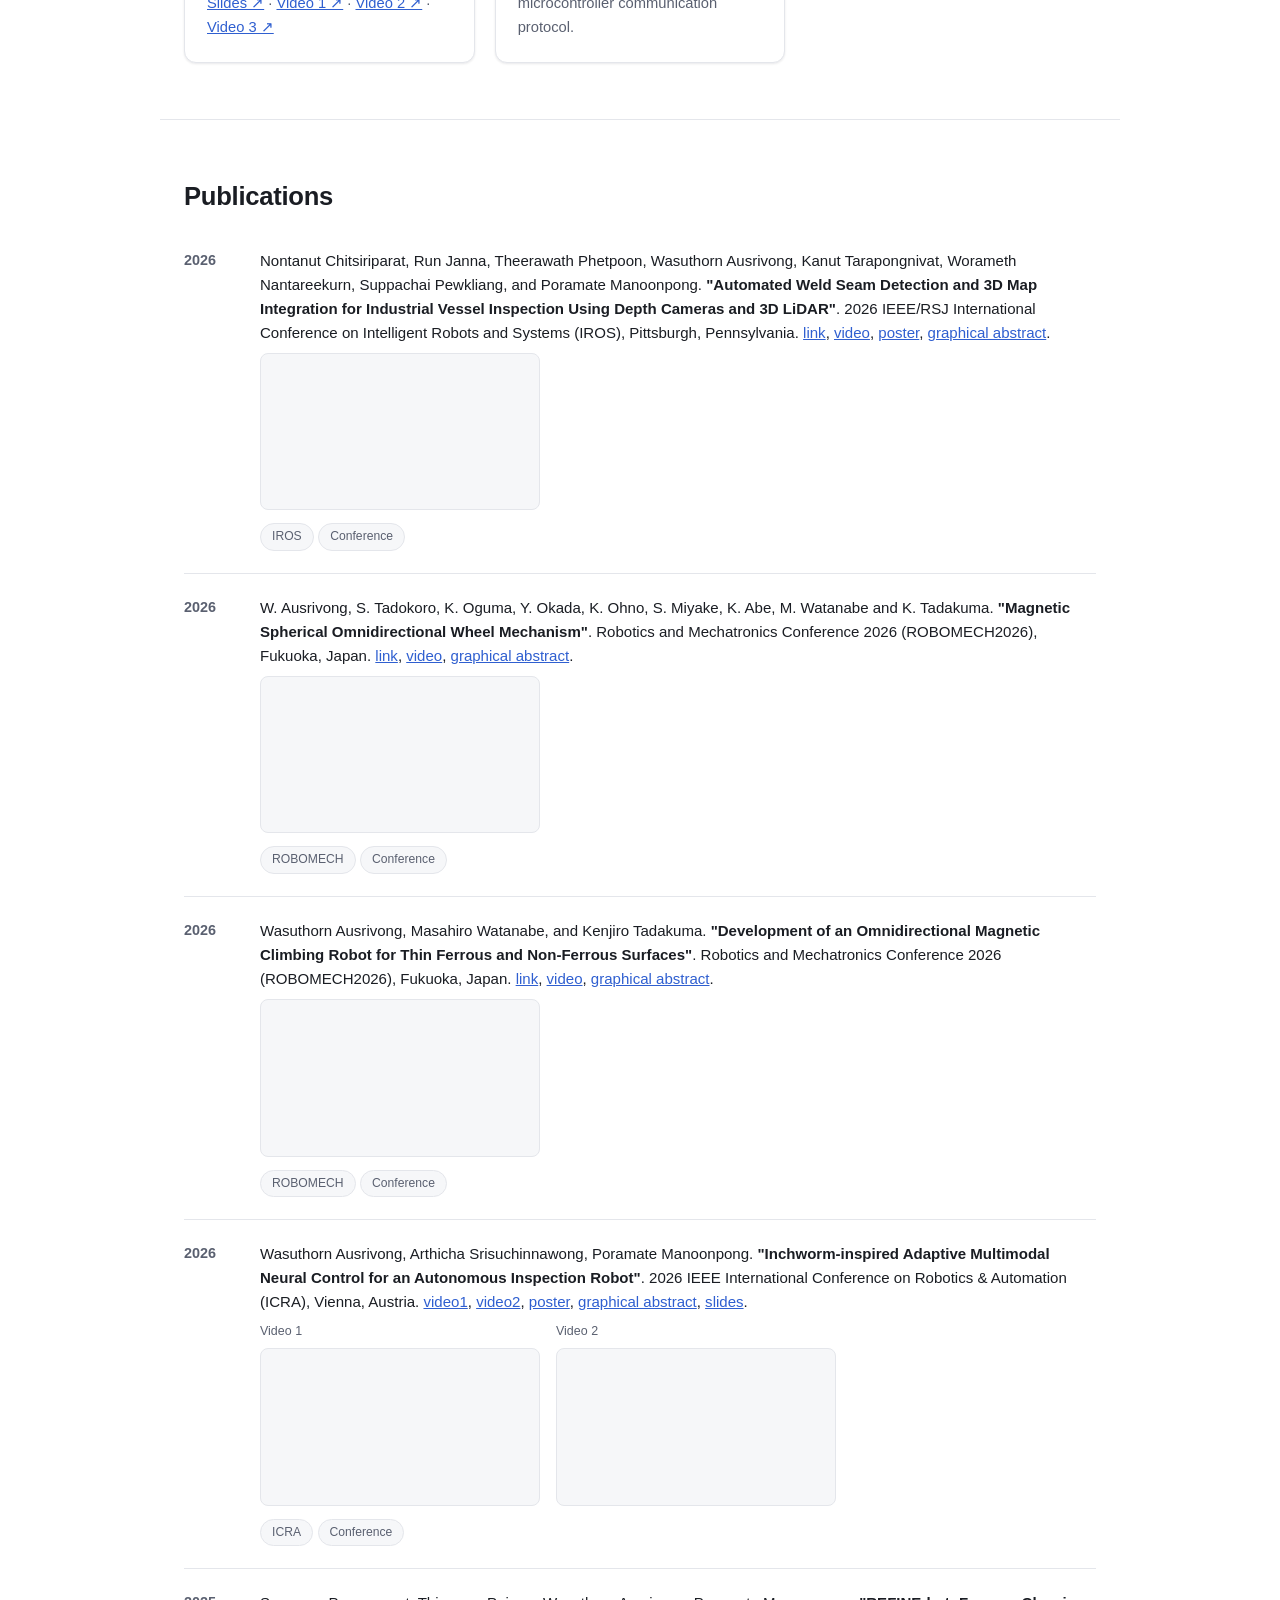
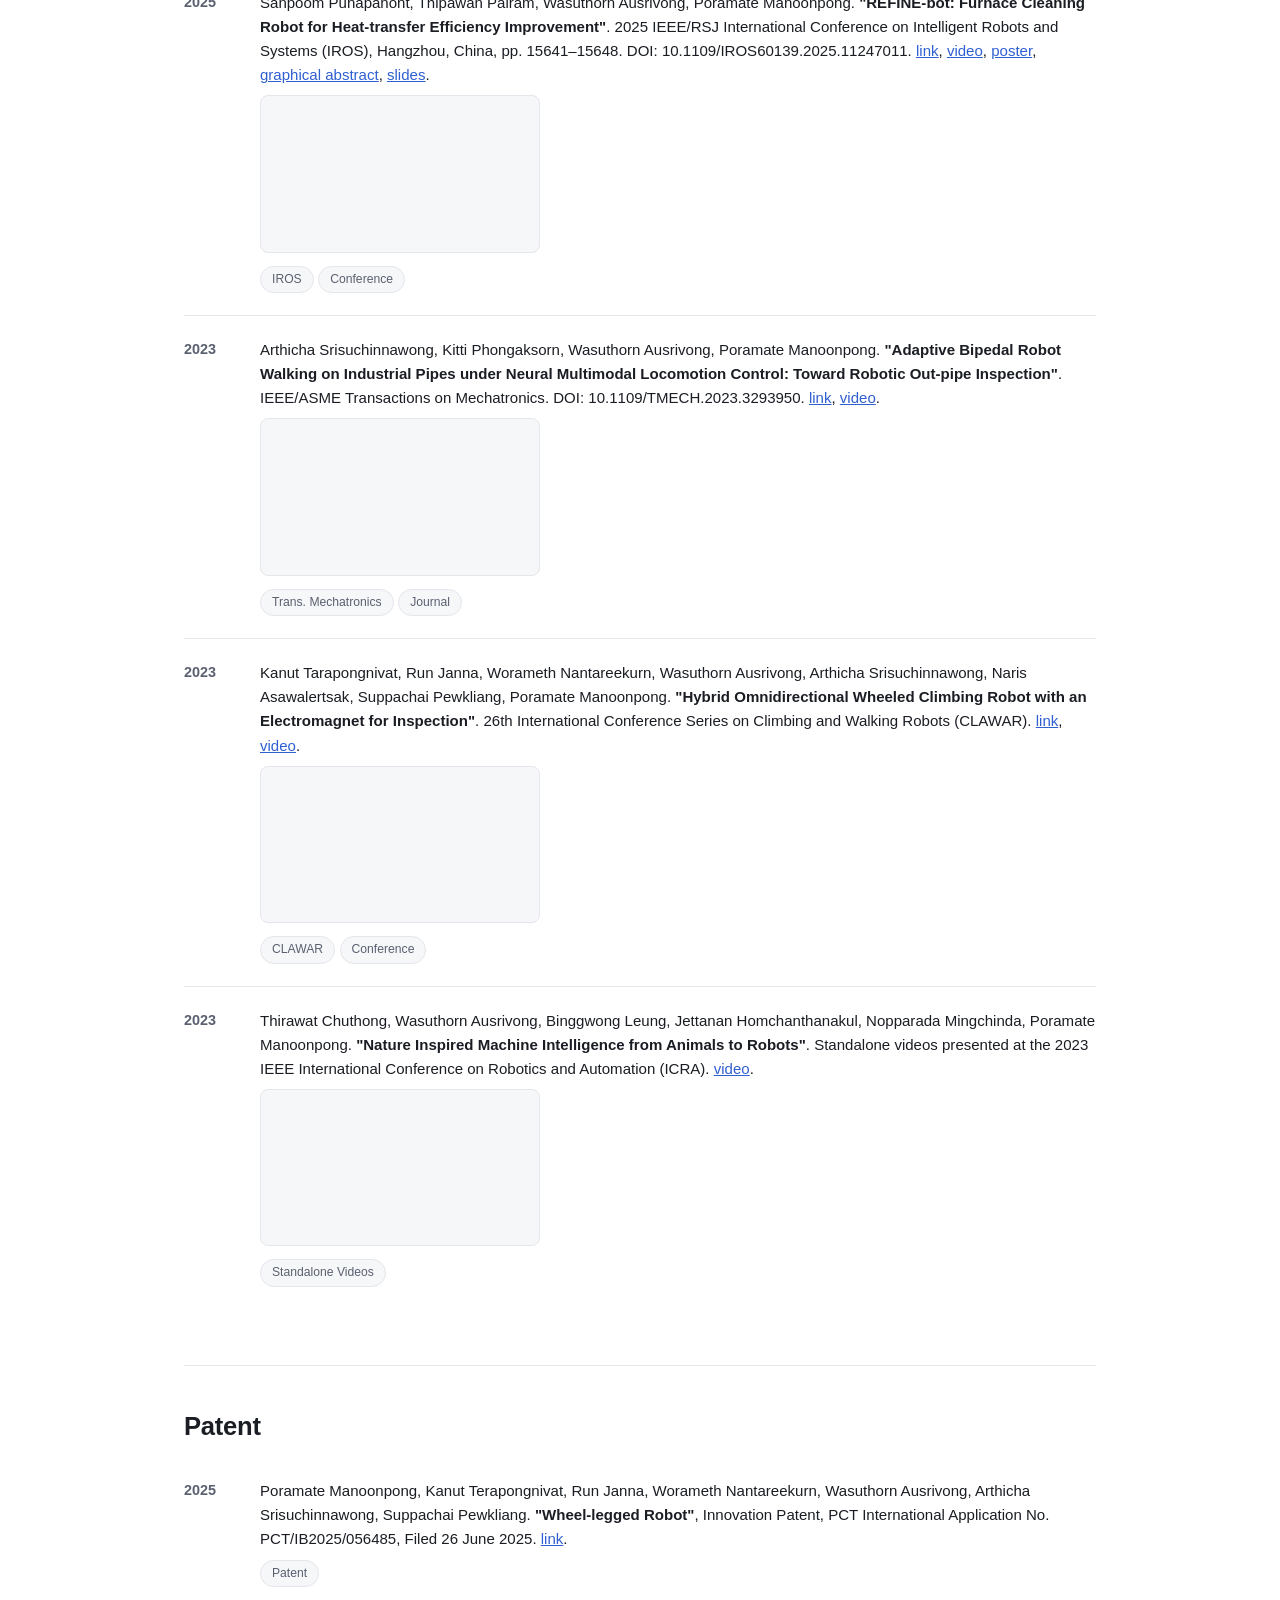
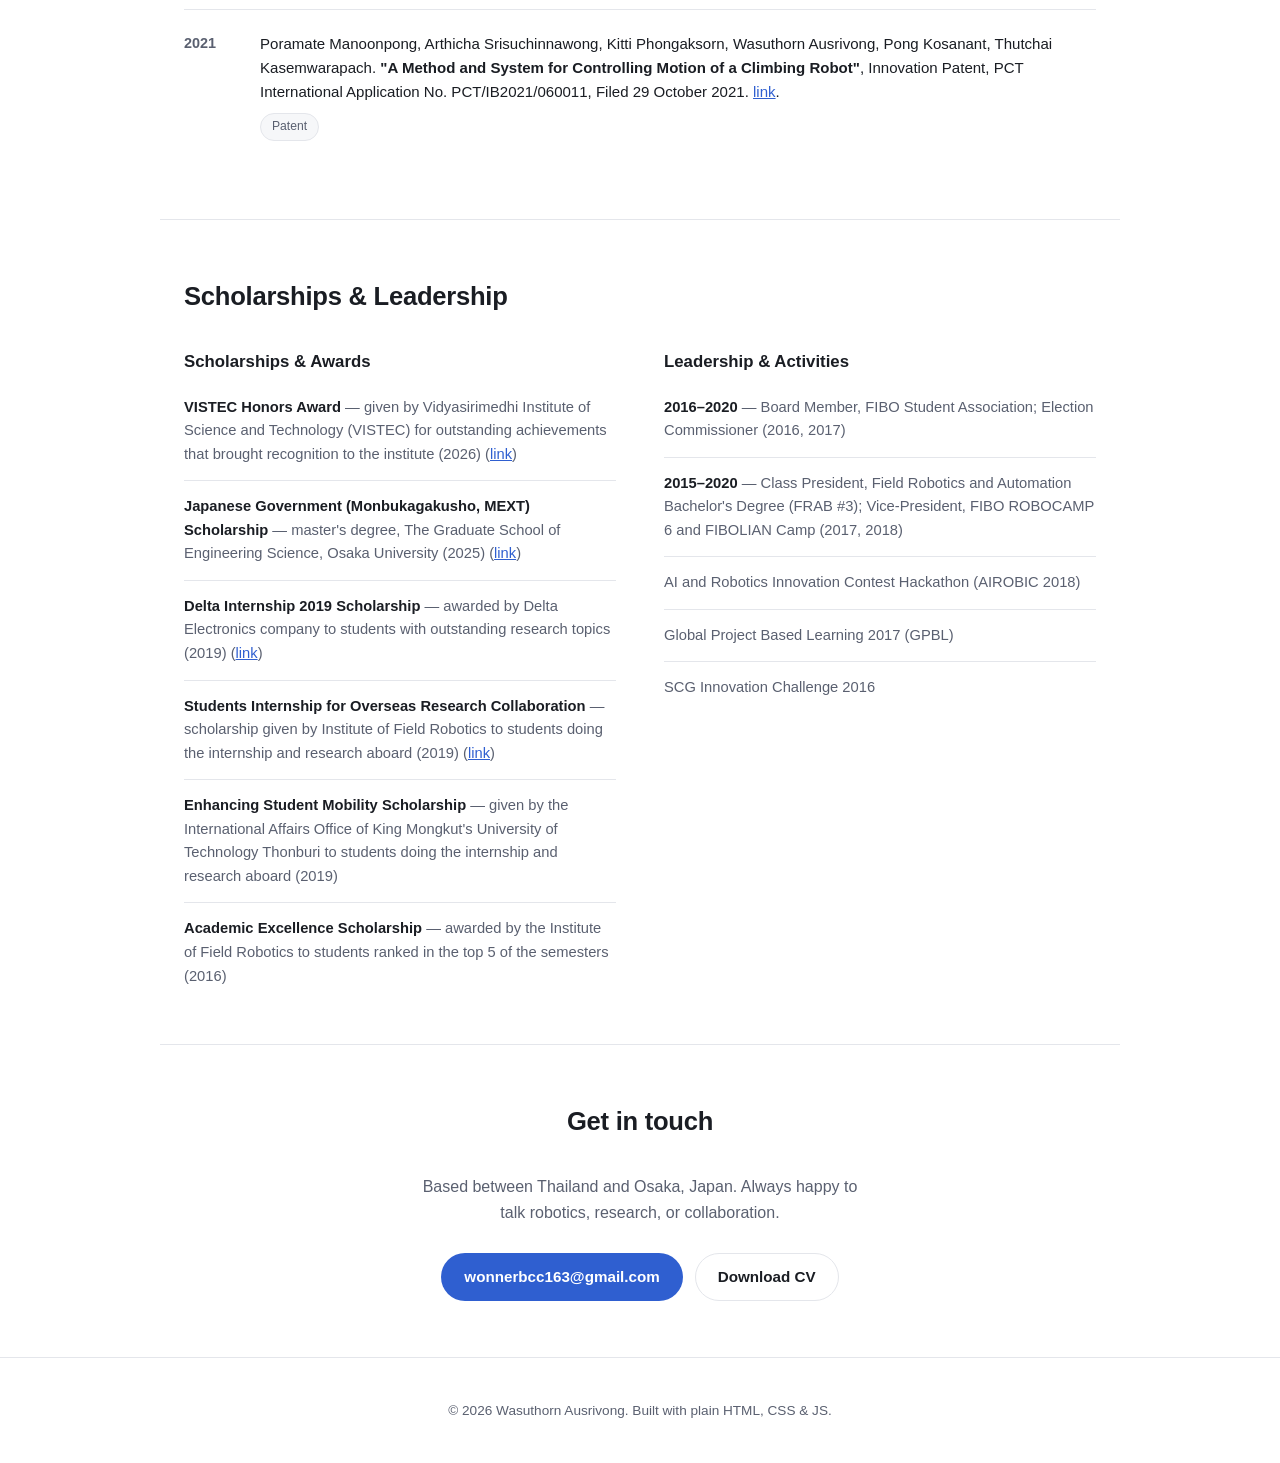
==== commit ce12975c: "Add IROS 2026 paper and sync publications with latest CV - Add Automated Weld Seam Detection paper (" ====
--- a/index.html
+++ b/index.html
@@ -254,9 +254,29 @@
       <li>
         <span class="pub-year">2026</span>
         <div>
-          <p>W. Ausrivong, S. Tadokoro, K. Oguma, Y. Okada, K. Ohno, S. Miyake, K. Abe, M. Watanabe, K. Tadakuma. <strong>"Magnetic Spherical Omnidirectional Wheel Mechanism"</strong>. Robotics and Mechatronics Conference 2026 (ROBOMECH2026), Fukuoka, Japan.
+          <p>Nontanut Chitsiriparat, Run Janna, Theerawath Phetpoon, Wasuthorn Ausrivong, Kanut Tarapongnivat, Worameth Nantareekurn, Suppachai Pewkliang, and Poramate Manoonpong. <strong>"Automated Weld Seam Detection and 3D Map Integration for Industrial Vessel Inspection Using Depth Cameras and 3D LiDAR"</strong>. 2026 IEEE/RSJ International Conference on Intelligent Robots and Systems (IROS), Pittsburgh, Pennsylvania.
+          <a href="https://drive.google.com/file/d/1wScnyeEzOpeaP6gVnKeSLv4U2vKJuFod/view?usp=drive_link" target="_blank" rel="noopener">link</a>,
+          <a href="https://youtu.be/vpQ86zmROuk?si=4wrZ14c5OupMt2j6" target="_blank" rel="noopener">video</a>,
+          <a href="https://drive.google.com/file/d/12NvaVRAU6CIpncHXP_rCqwbrpsTW6bRC/view?usp=sharing" target="_blank" rel="noopener">poster</a>,
+          <a href="https://drive.google.com/file/d/1YozpxJAqbh3OIom6EeVleCr5YCXMgcnk/view?usp=drive_link" target="_blank" rel="noopener">graphical abstract</a>.</p>
+          <div class="pub-videos">
+            <div class="pub-video">
+              <div class="pub-video-frame">
+                <iframe src="https://www.youtube.com/embed/vpQ86zmROuk" loading="lazy" allow="autoplay" allowfullscreen title="Automated Weld Seam Detection video"></iframe>
+              </div>
+            </div>
+          </div>
+          <span class="pub-type">IROS</span>
+          <span class="pub-type">Conference</span>
+        </div>
+      </li>
+      <li>
+        <span class="pub-year">2026</span>
+        <div>
+          <p>W. Ausrivong, S. Tadokoro, K. Oguma, Y. Okada, K. Ohno, S. Miyake, K. Abe, M. Watanabe and K. Tadakuma. <strong>"Magnetic Spherical Omnidirectional Wheel Mechanism"</strong>. Robotics and Mechatronics Conference 2026 (ROBOMECH2026), Fukuoka, Japan.
           <a href="https://drive.google.com/file/d/1MmJopEN_IusfGDx03Kak2dpbyB-57E0z/view?usp=sharing" target="_blank" rel="noopener">link</a>,
-          <a href="https://youtu.be/8Zwg6MaGAV8" target="_blank" rel="noopener">video</a>.</p>
+          <a href="https://youtu.be/8Zwg6MaGAV8" target="_blank" rel="noopener">video</a>,
+          <a href="https://drive.google.com/file/d/1zoHoCHnJy7jOyuAa7ShhoaJAc-rI_H0u/view?usp=sharing" target="_blank" rel="noopener">graphical abstract</a>.</p>
           <div class="pub-videos">
             <div class="pub-video">
               <div class="pub-video-frame">
@@ -264,15 +284,17 @@
               </div>
             </div>
           </div>
+          <span class="pub-type">ROBOMECH</span>
           <span class="pub-type">Conference</span>
         </div>
       </li>
       <li>
         <span class="pub-year">2026</span>
         <div>
-          <p>Wasuthorn Ausrivong, Masahiro Watanabe, Kenjiro Tadakuma. <strong>"Development of an Omnidirectional Magnetic Climbing Robot for Thin Ferrous and Non-Ferrous Surfaces"</strong>. Robotics and Mechatronics Conference 2026 (ROBOMECH2026), Fukuoka, Japan.
+          <p>Wasuthorn Ausrivong, Masahiro Watanabe, and Kenjiro Tadakuma. <strong>"Development of an Omnidirectional Magnetic Climbing Robot for Thin Ferrous and Non-Ferrous Surfaces"</strong>. Robotics and Mechatronics Conference 2026 (ROBOMECH2026), Fukuoka, Japan.
           <a href="https://drive.google.com/file/d/172PWca_6Scp-4xCXF1_bNo3Ww1B1ynAc/view?usp=sharing" target="_blank" rel="noopener">link</a>,
-          <a href="https://youtu.be/AtRkS3aGZgM" target="_blank" rel="noopener">video</a>.</p>
+          <a href="https://youtu.be/AtRkS3aGZgM" target="_blank" rel="noopener">video</a>,
+          <a href="https://drive.google.com/file/d/1cv2xWSM9hk1z8DMZagAFmsRiTGi12DcI/view?usp=sharing" target="_blank" rel="noopener">graphical abstract</a>.</p>
           <div class="pub-videos">
             <div class="pub-video">
               <div class="pub-video-frame">
@@ -280,6 +302,7 @@
               </div>
             </div>
           </div>
+          <span class="pub-type">ROBOMECH</span>
           <span class="pub-type">Conference</span>
         </div>
       </li>
@@ -306,6 +329,7 @@
               </div>
             </div>
           </div>
+          <span class="pub-type">ICRA</span>
           <span class="pub-type">Conference</span>
         </div>
       </li>
@@ -325,6 +349,7 @@
               </div>
             </div>
           </div>
+          <span class="pub-type">IROS</span>
           <span class="pub-type">Conference</span>
         </div>
       </li>
@@ -341,15 +366,16 @@
               </div>
             </div>
           </div>
-          <span class="pub-type">Journal Article</span>
+          <span class="pub-type">Trans. Mechatronics</span>
+          <span class="pub-type">Journal</span>
         </div>
       </li>
       <li>
         <span class="pub-year">2023</span>
         <div>
           <p>Kanut Tarapongnivat, Run Janna, Worameth Nantareekurn, Wasuthorn Ausrivong, Arthicha Srisuchinnawong, Naris Asawalertsak, Suppachai Pewkliang, Poramate Manoonpong. <strong>"Hybrid Omnidirectional Wheeled Climbing Robot with an Electromagnet for Inspection"</strong>. 26th International Conference Series on Climbing and Walking Robots (CLAWAR).
-          <a href="https://youtu.be/_Vbh7L4OhvQ" target="_blank" rel="noopener">video</a>,
-          <a href="https://drive.google.com/file/d/1_xSHukxoXHZPWbURtMxvuFK6vDKQLcDP/view?usp=sharing" target="_blank" rel="noopener">link</a>.</p>
+          <a href="https://drive.google.com/file/d/1_xSHukxoXHZPWbURtMxvuFK6vDKQLcDP/view?usp=sharing" target="_blank" rel="noopener">link</a>,
+          <a href="https://youtu.be/_Vbh7L4OhvQ" target="_blank" rel="noopener">video</a>.</p>
           <div class="pub-videos">
             <div class="pub-video">
               <div class="pub-video-frame">
@@ -357,6 +383,7 @@
               </div>
             </div>
           </div>
+          <span class="pub-type">CLAWAR</span>
           <span class="pub-type">Conference</span>
         </div>
       </li>
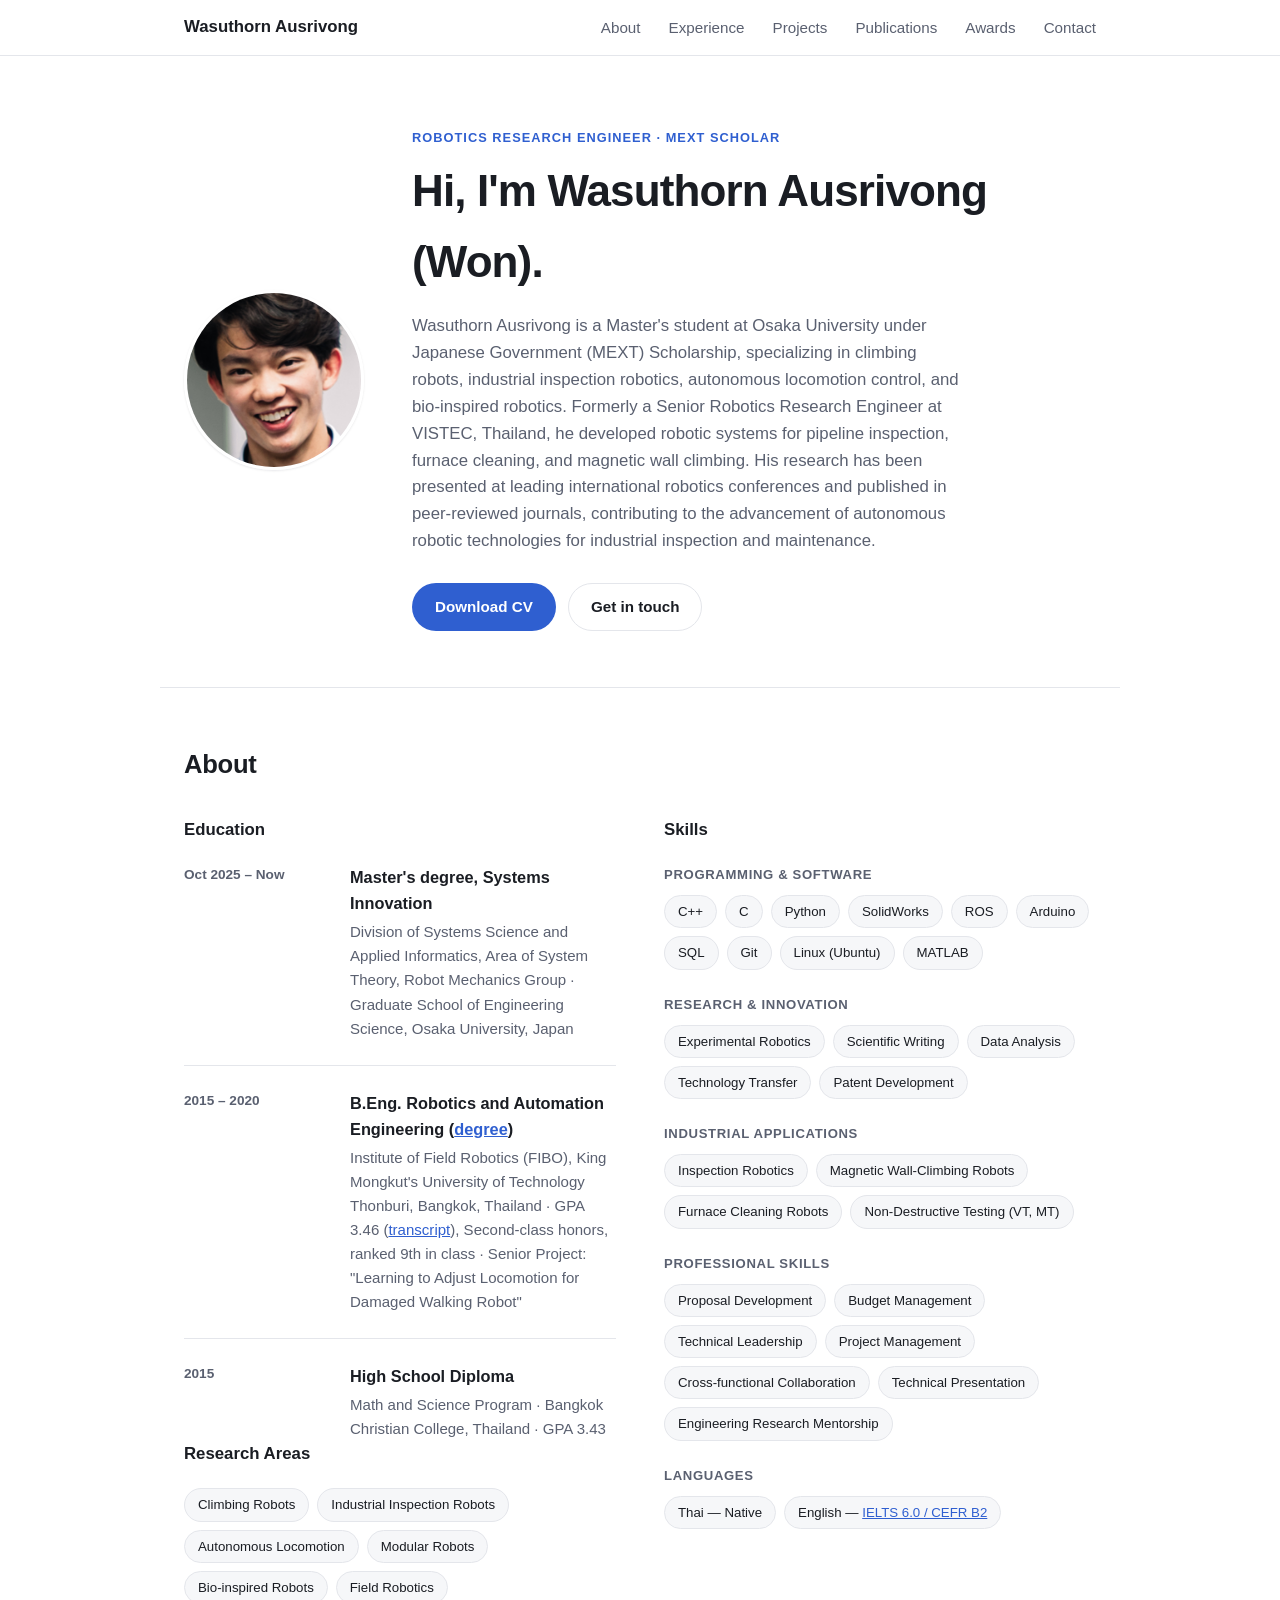
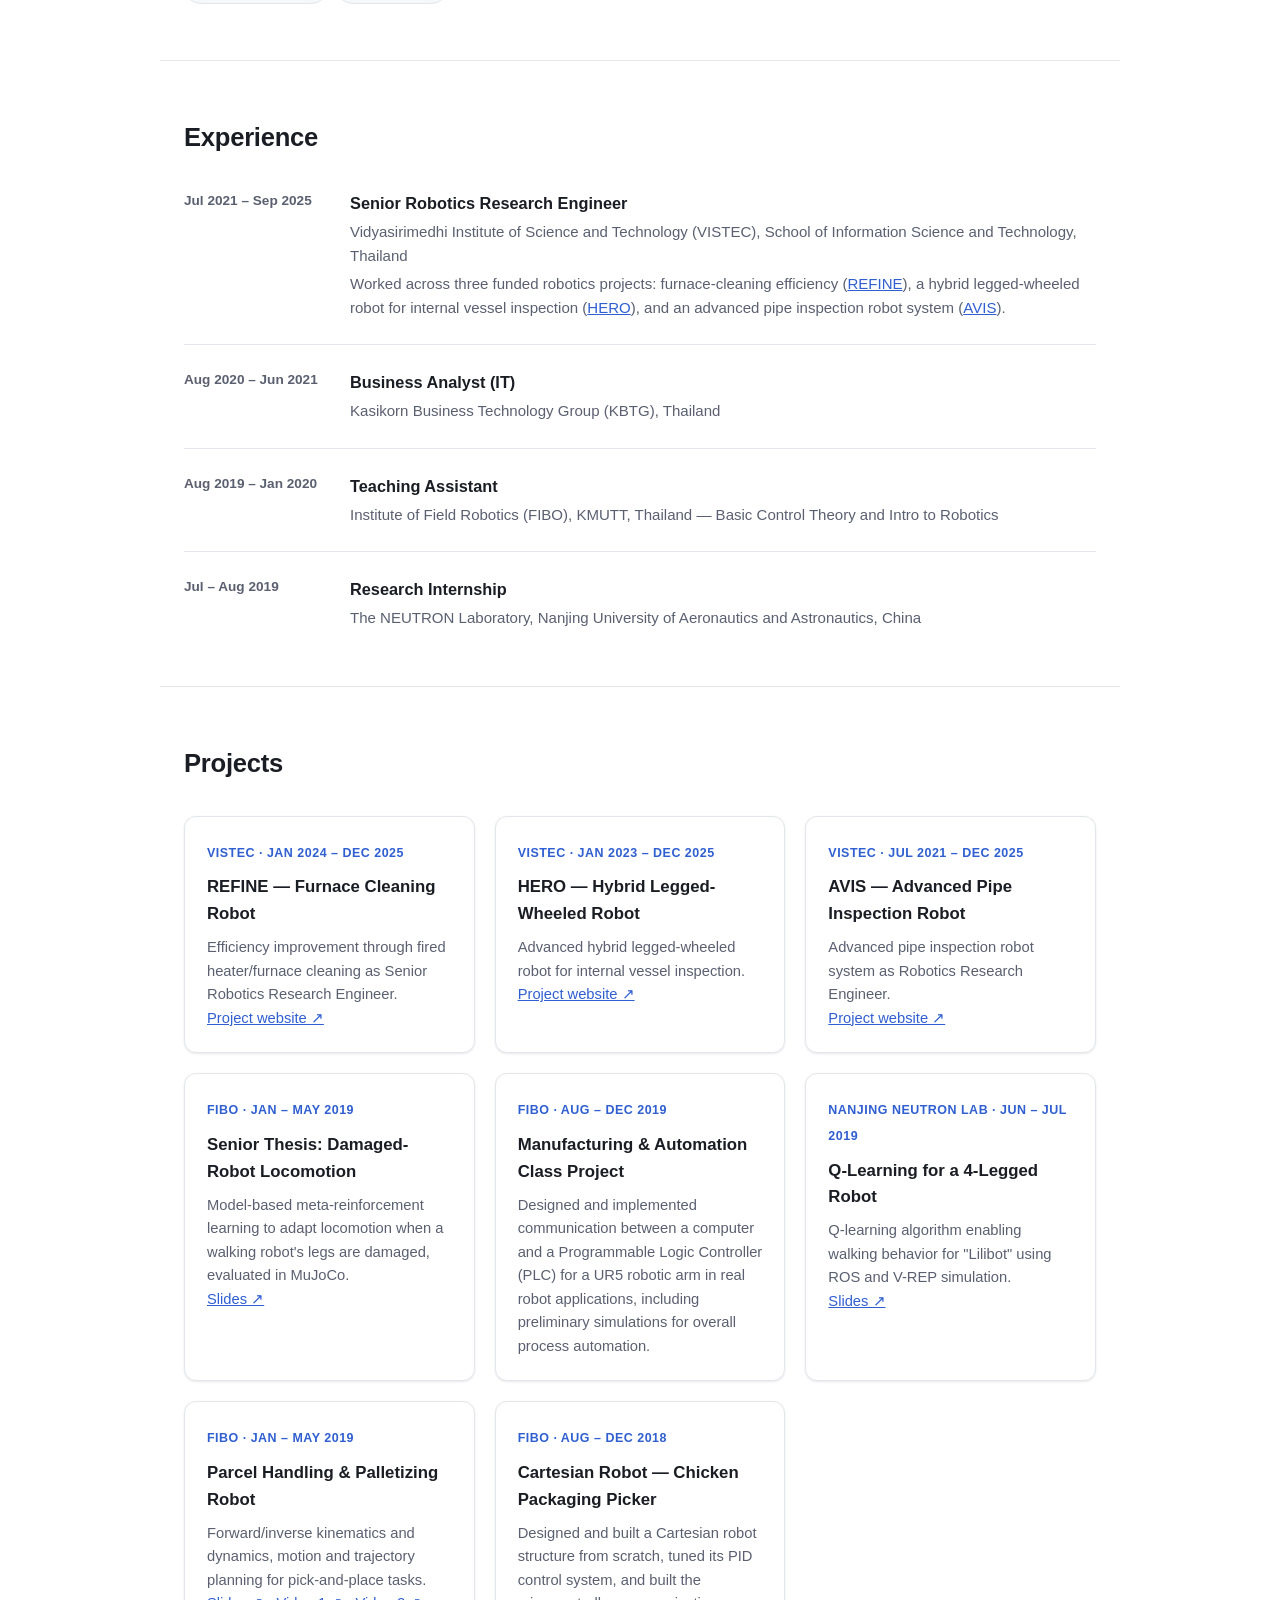
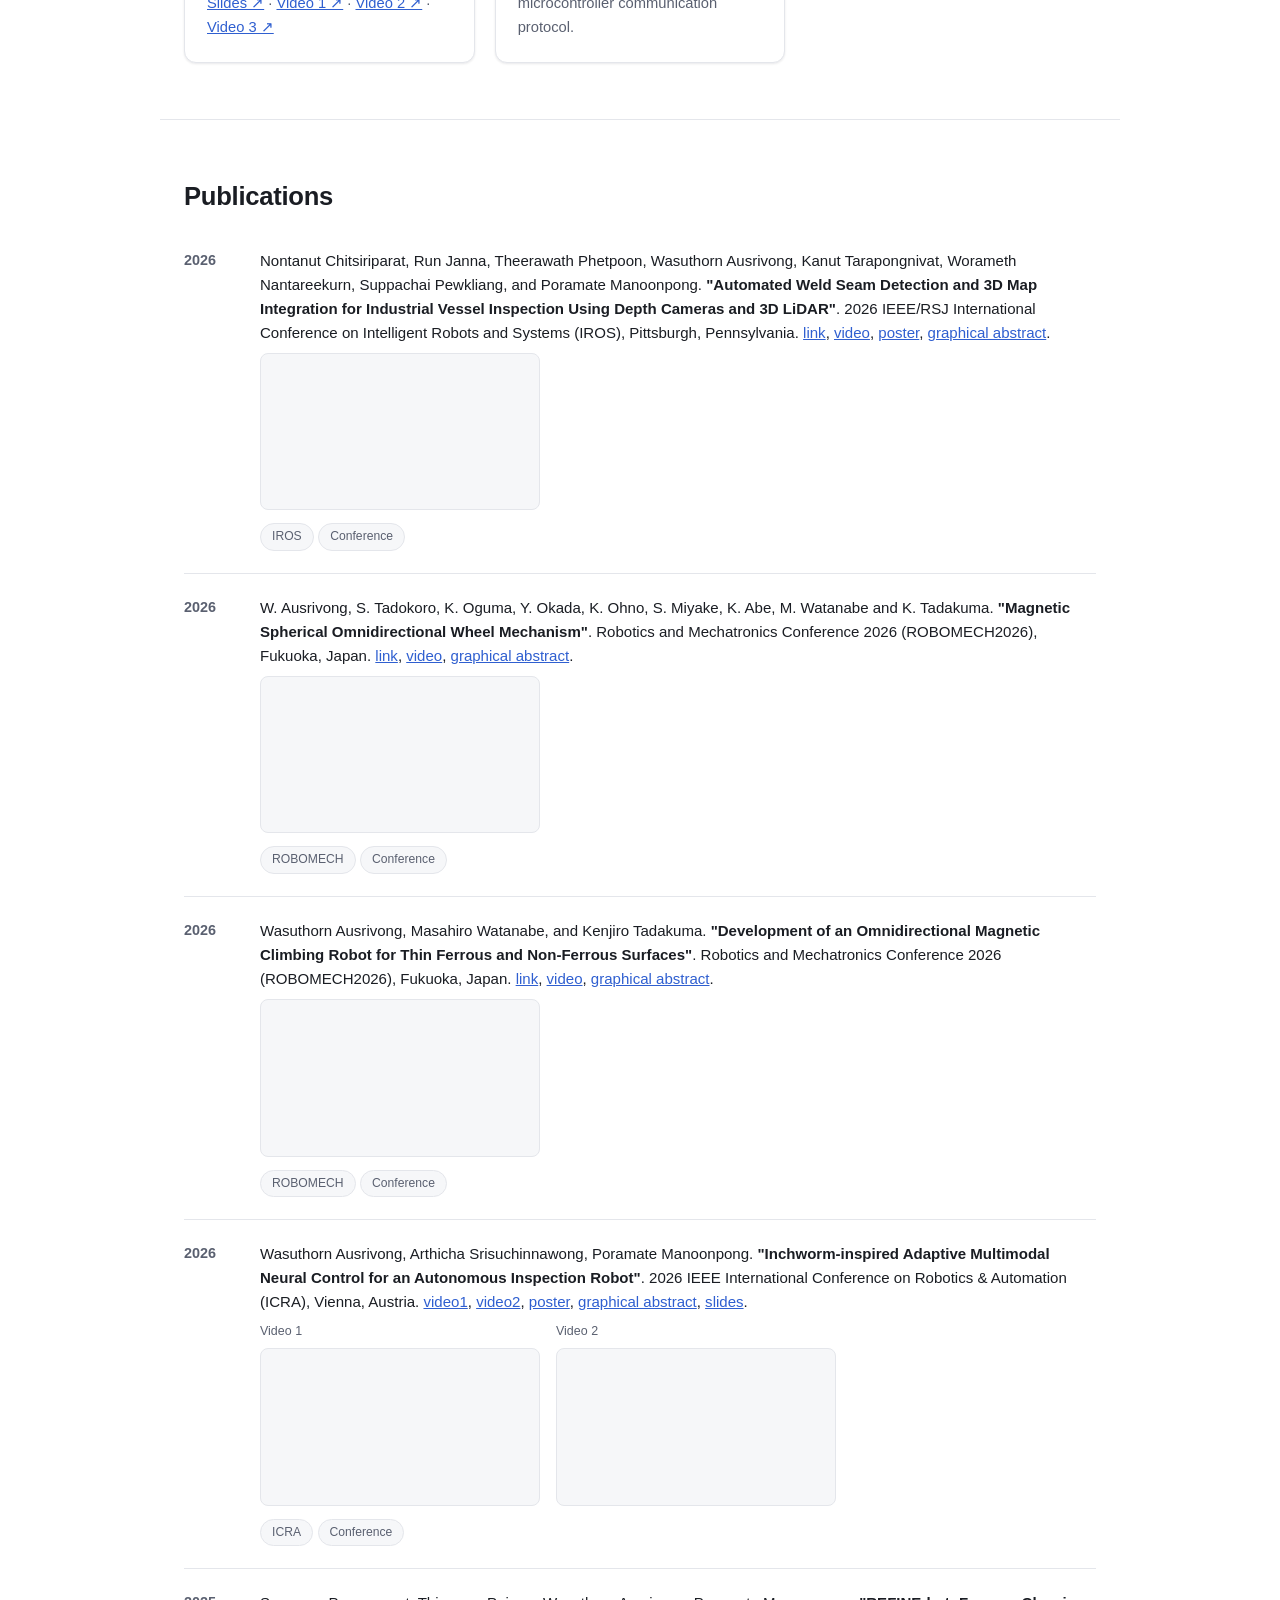
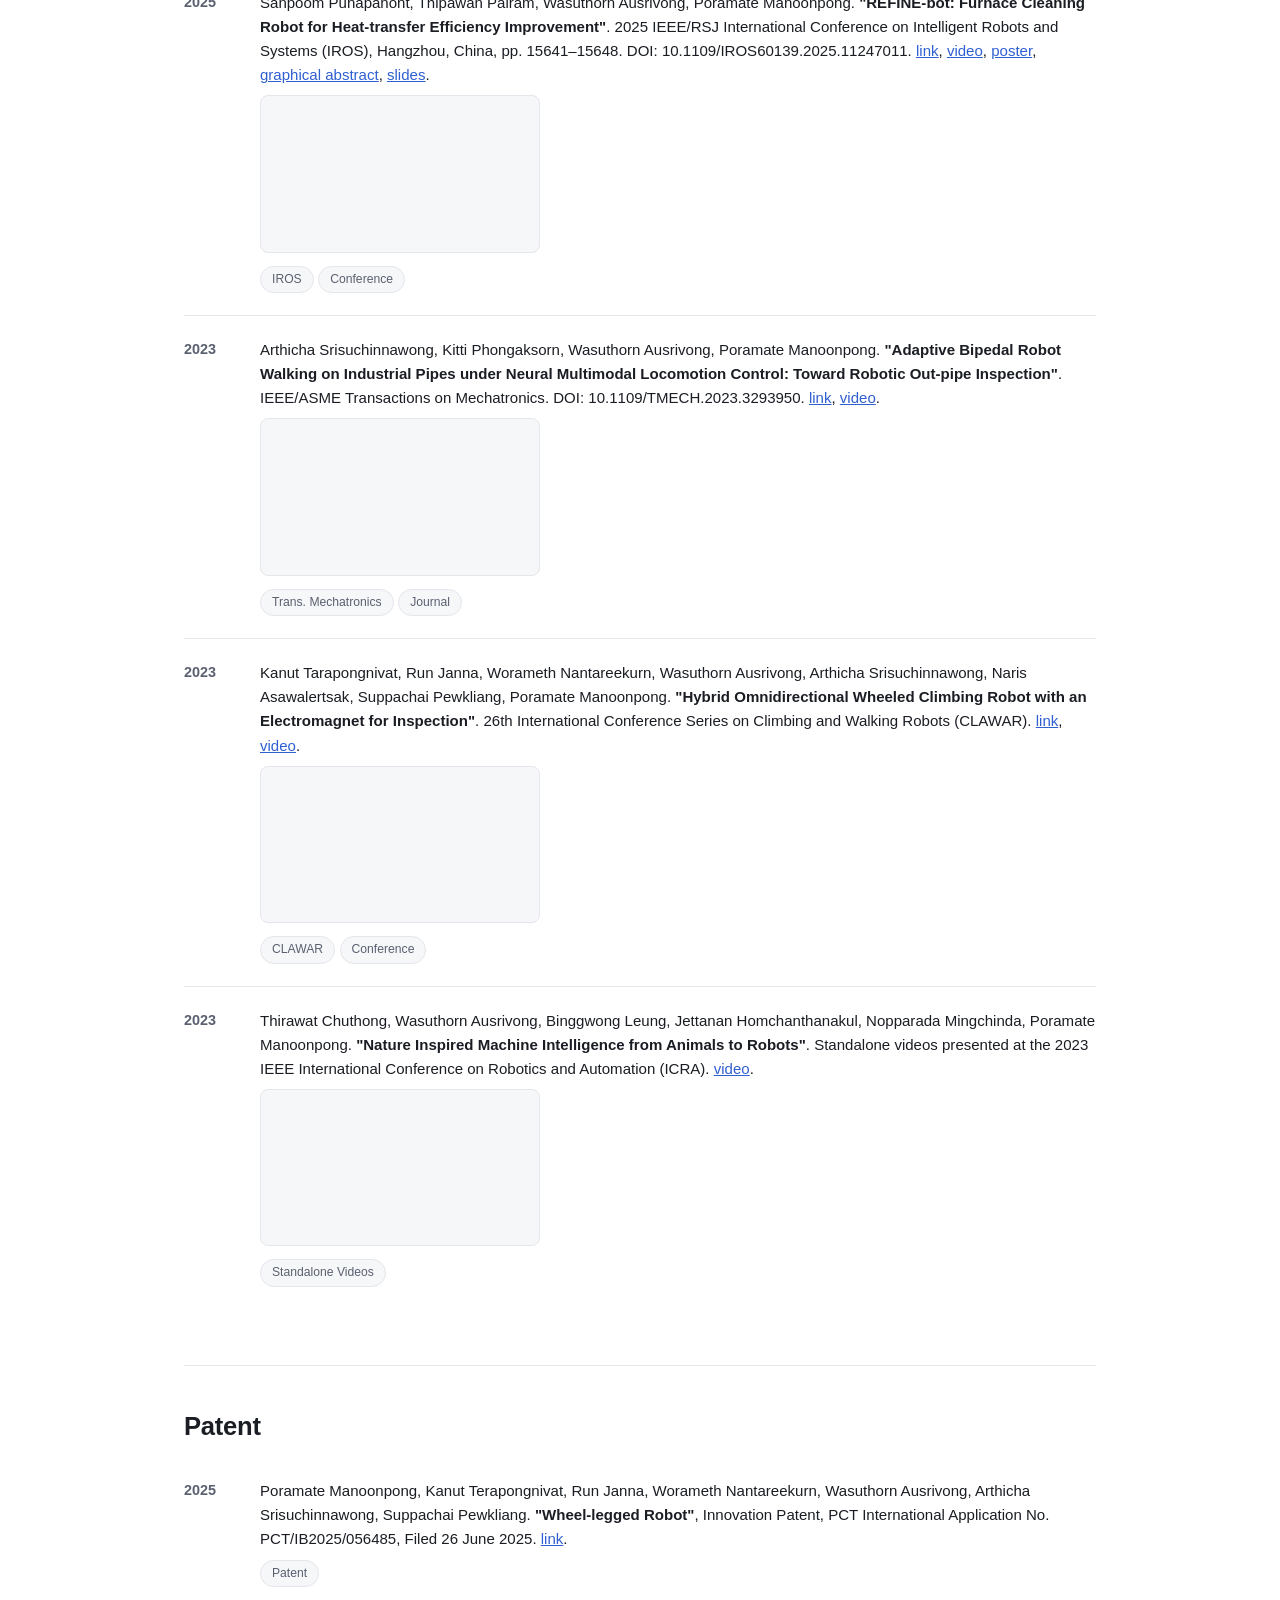
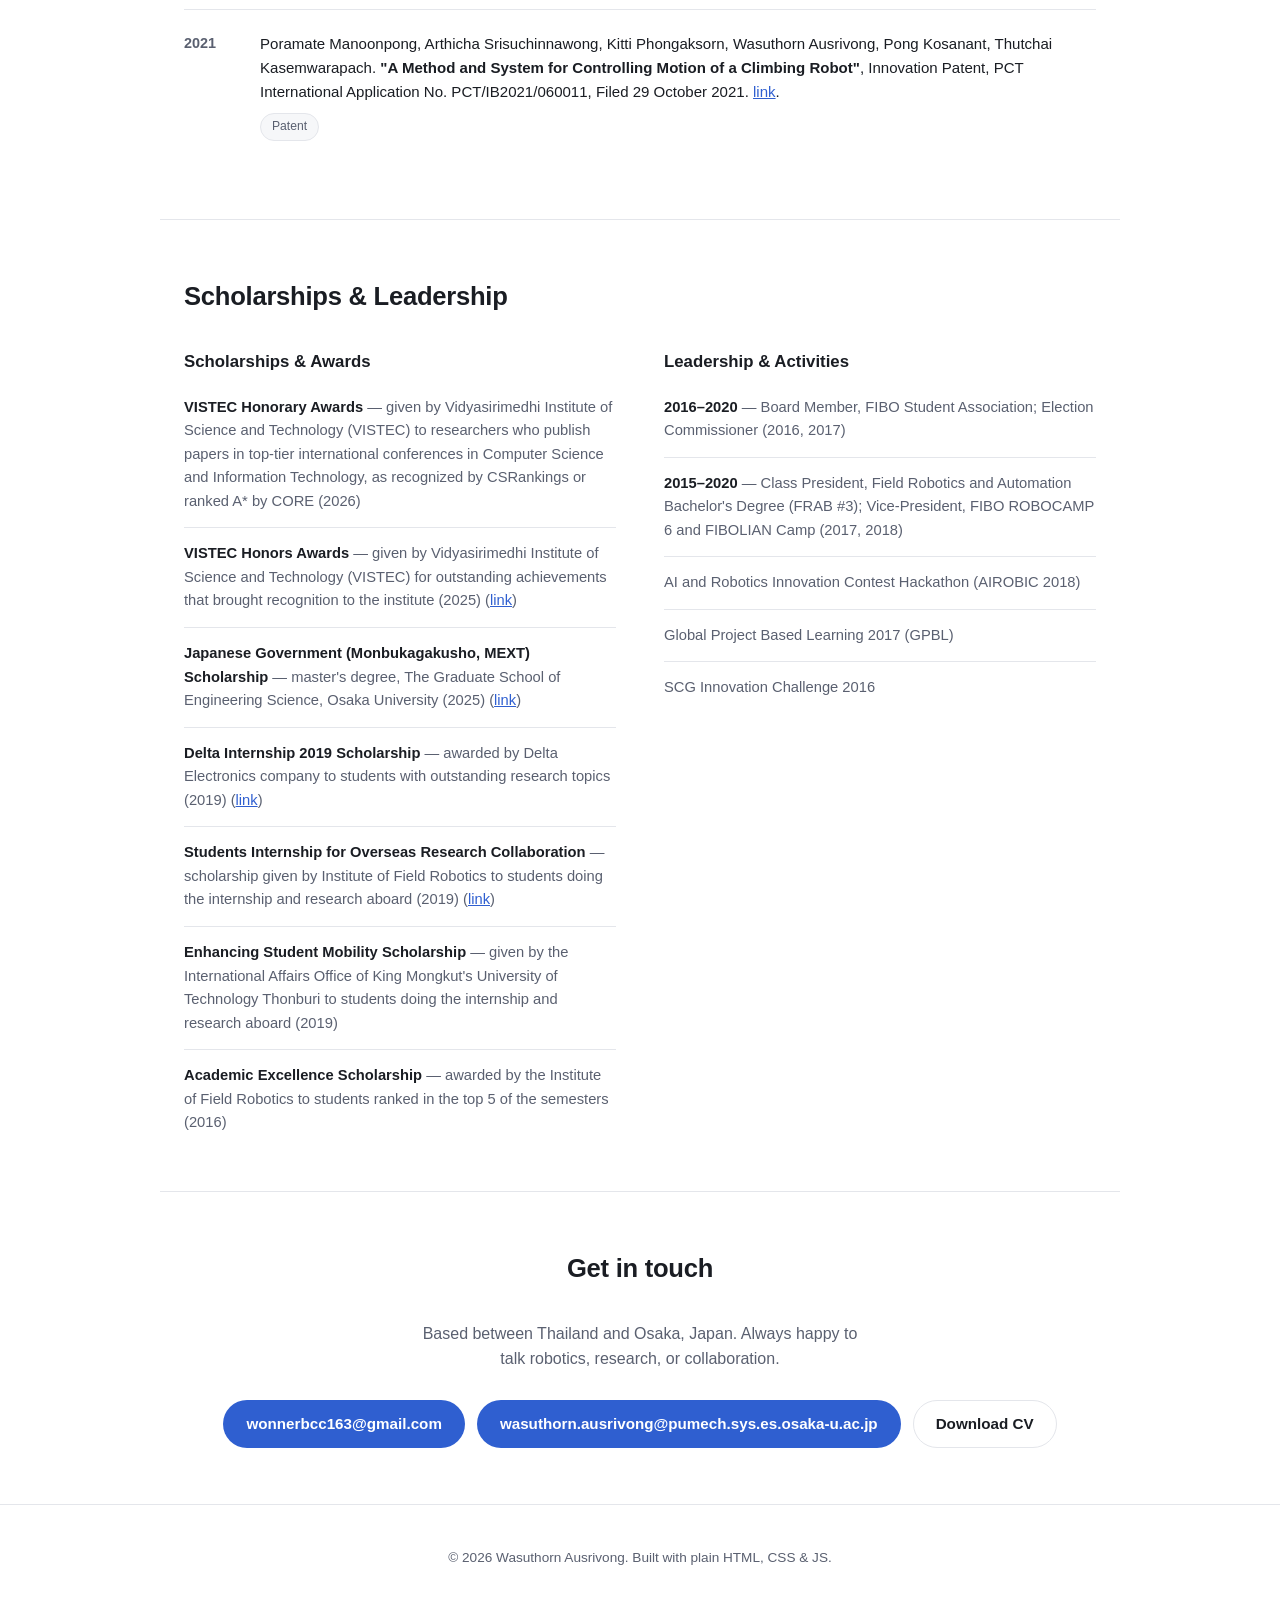
==== commit 07896749: "Add VISTEC Honorary Awards, Osaka email, and refresh CV PDF Co-Authored-By: Claude Sonnet 5.5 <norep" ====
--- a/index.html
+++ b/index.html
@@ -431,7 +431,8 @@
       <div>
         <h3>Scholarships &amp; Awards</h3>
         <ul class="plain-list">
-          <li><strong>VISTEC Honors Award</strong> — given by Vidyasirimedhi Institute of Science and Technology (VISTEC) for outstanding achievements that brought recognition to the institute (2026) (<a href="https://drive.google.com/file/d/1hCu517bh9eFROfHuotbQ3jYJBN6SL7ob/view?usp=sharing" target="_blank" rel="noopener">link</a>)</li>
+          <li><strong>VISTEC Honorary Awards</strong> — given by Vidyasirimedhi Institute of Science and Technology (VISTEC) to researchers who publish papers in top-tier international conferences in Computer Science and Information Technology, as recognized by CSRankings or ranked A* by CORE (2026)</li>
+          <li><strong>VISTEC Honors Awards</strong> — given by Vidyasirimedhi Institute of Science and Technology (VISTEC) for outstanding achievements that brought recognition to the institute (2025) (<a href="https://drive.google.com/file/d/1hCu517bh9eFROfHuotbQ3jYJBN6SL7ob/view?usp=sharing" target="_blank" rel="noopener">link</a>)</li>
           <li><strong>Japanese Government (Monbukagakusho, MEXT) Scholarship</strong> — master's degree, The Graduate School of Engineering Science, Osaka University (2025) (<a href="https://drive.google.com/file/d/1mPqSsVzQDM1pO8QvMKaQsVGccv6w5JRM/view?usp=sharing" target="_blank" rel="noopener">link</a>)</li>
           <li><strong>Delta Internship 2019 Scholarship</strong> — awarded by Delta Electronics company to students with outstanding research topics (2019) (<a href="https://drive.google.com/file/d/12LLoYKCw1h2j_mKmgIn2a2qqIbrn_1h0/view?usp=sharing" target="_blank" rel="noopener">link</a>)</li>
           <li><strong>Students Internship for Overseas Research Collaboration</strong> — scholarship given by Institute of Field Robotics to students doing the internship and research aboard (2019) (<a href="https://drive.google.com/file/d/1Ene9wkGL_Ql5oR6JboTxGpI_EMSsinAO/view?usp=sharing" target="_blank" rel="noopener">link</a>)</li>
@@ -457,6 +458,7 @@
     <p>Based between Thailand and Osaka, Japan. Always happy to talk robotics, research, or collaboration.</p>
     <div class="contact-links">
       <a href="mailto:wonnerbcc163@gmail.com" class="btn btn-primary">wonnerbcc163@gmail.com</a>
+      <a href="mailto:wasuthorn.ausrivong@pumech.sys.es.osaka-u.ac.jp" class="btn btn-primary">wasuthorn.ausrivong@pumech.sys.es.osaka-u.ac.jp</a>
       <a href="assets/Wasuthorn_Ausrivong_CV.pdf" class="btn btn-outline" download>Download CV</a>
     </div>
   </section>
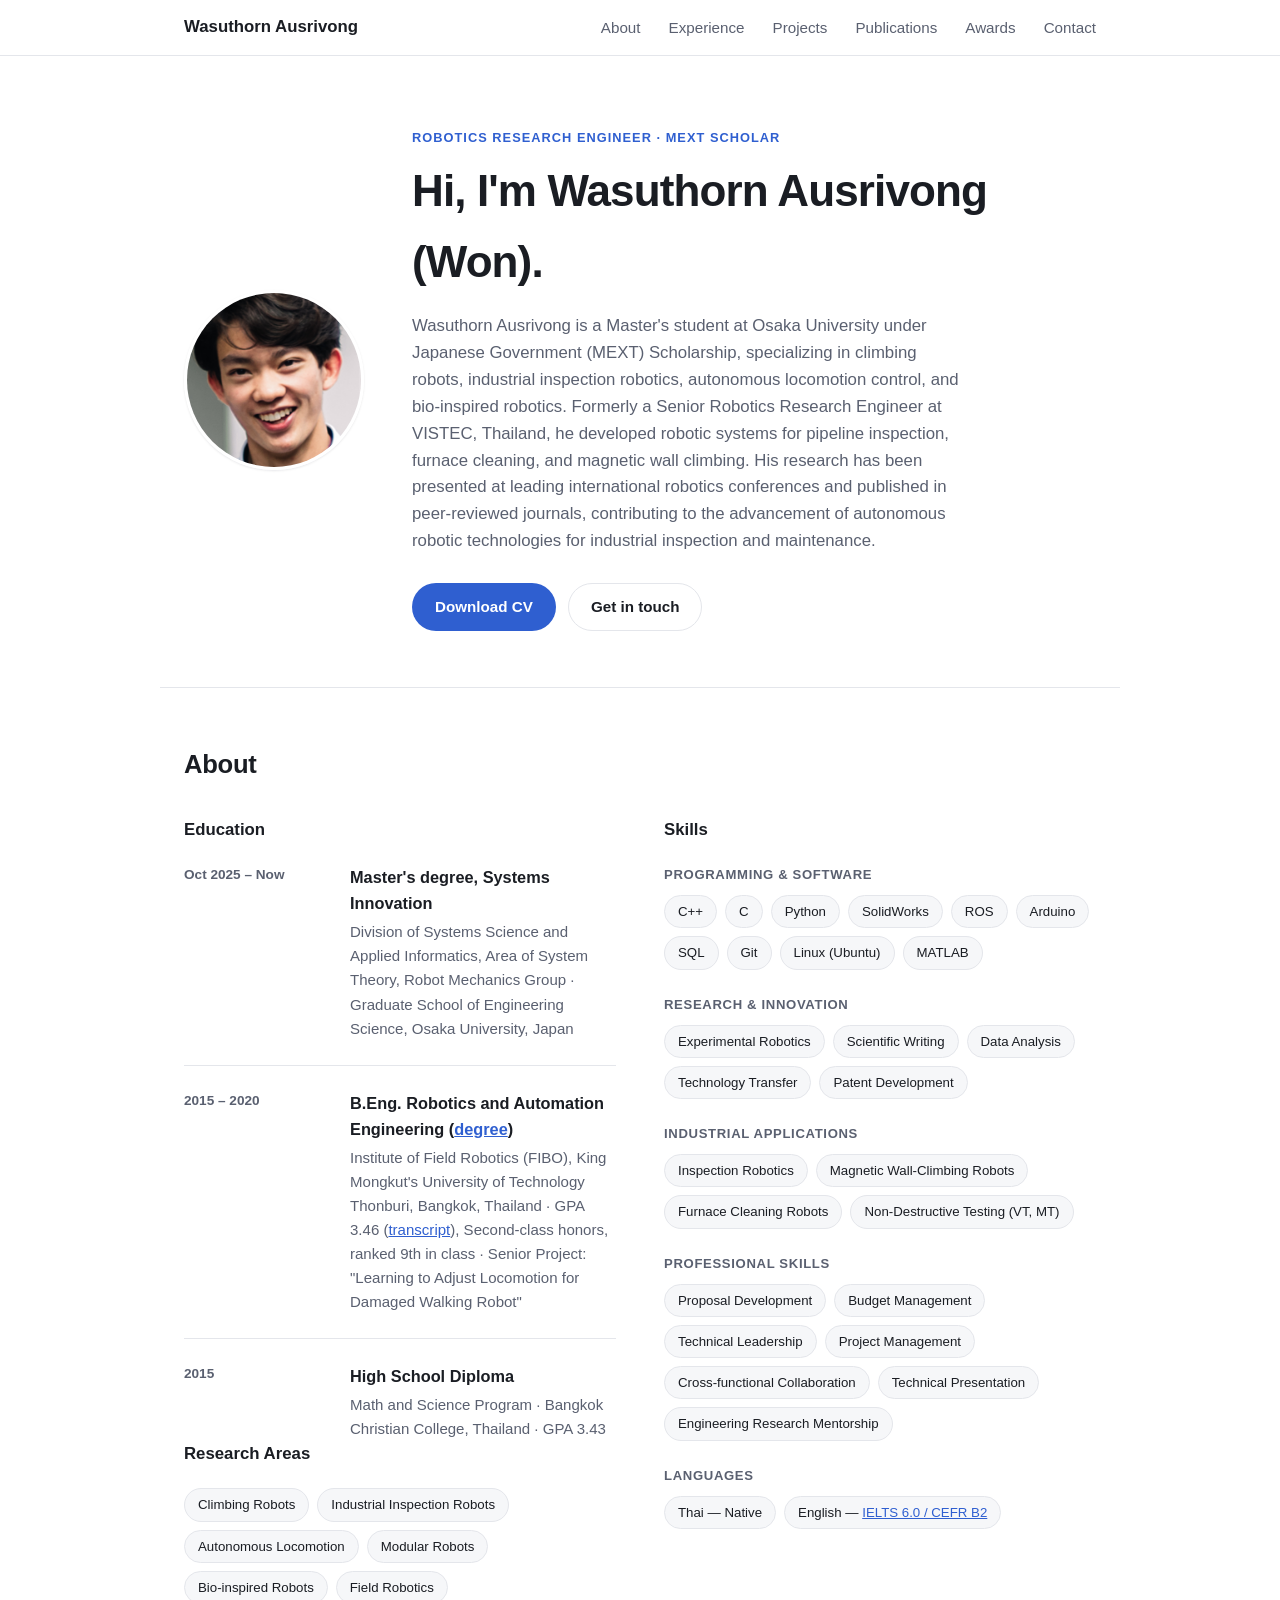
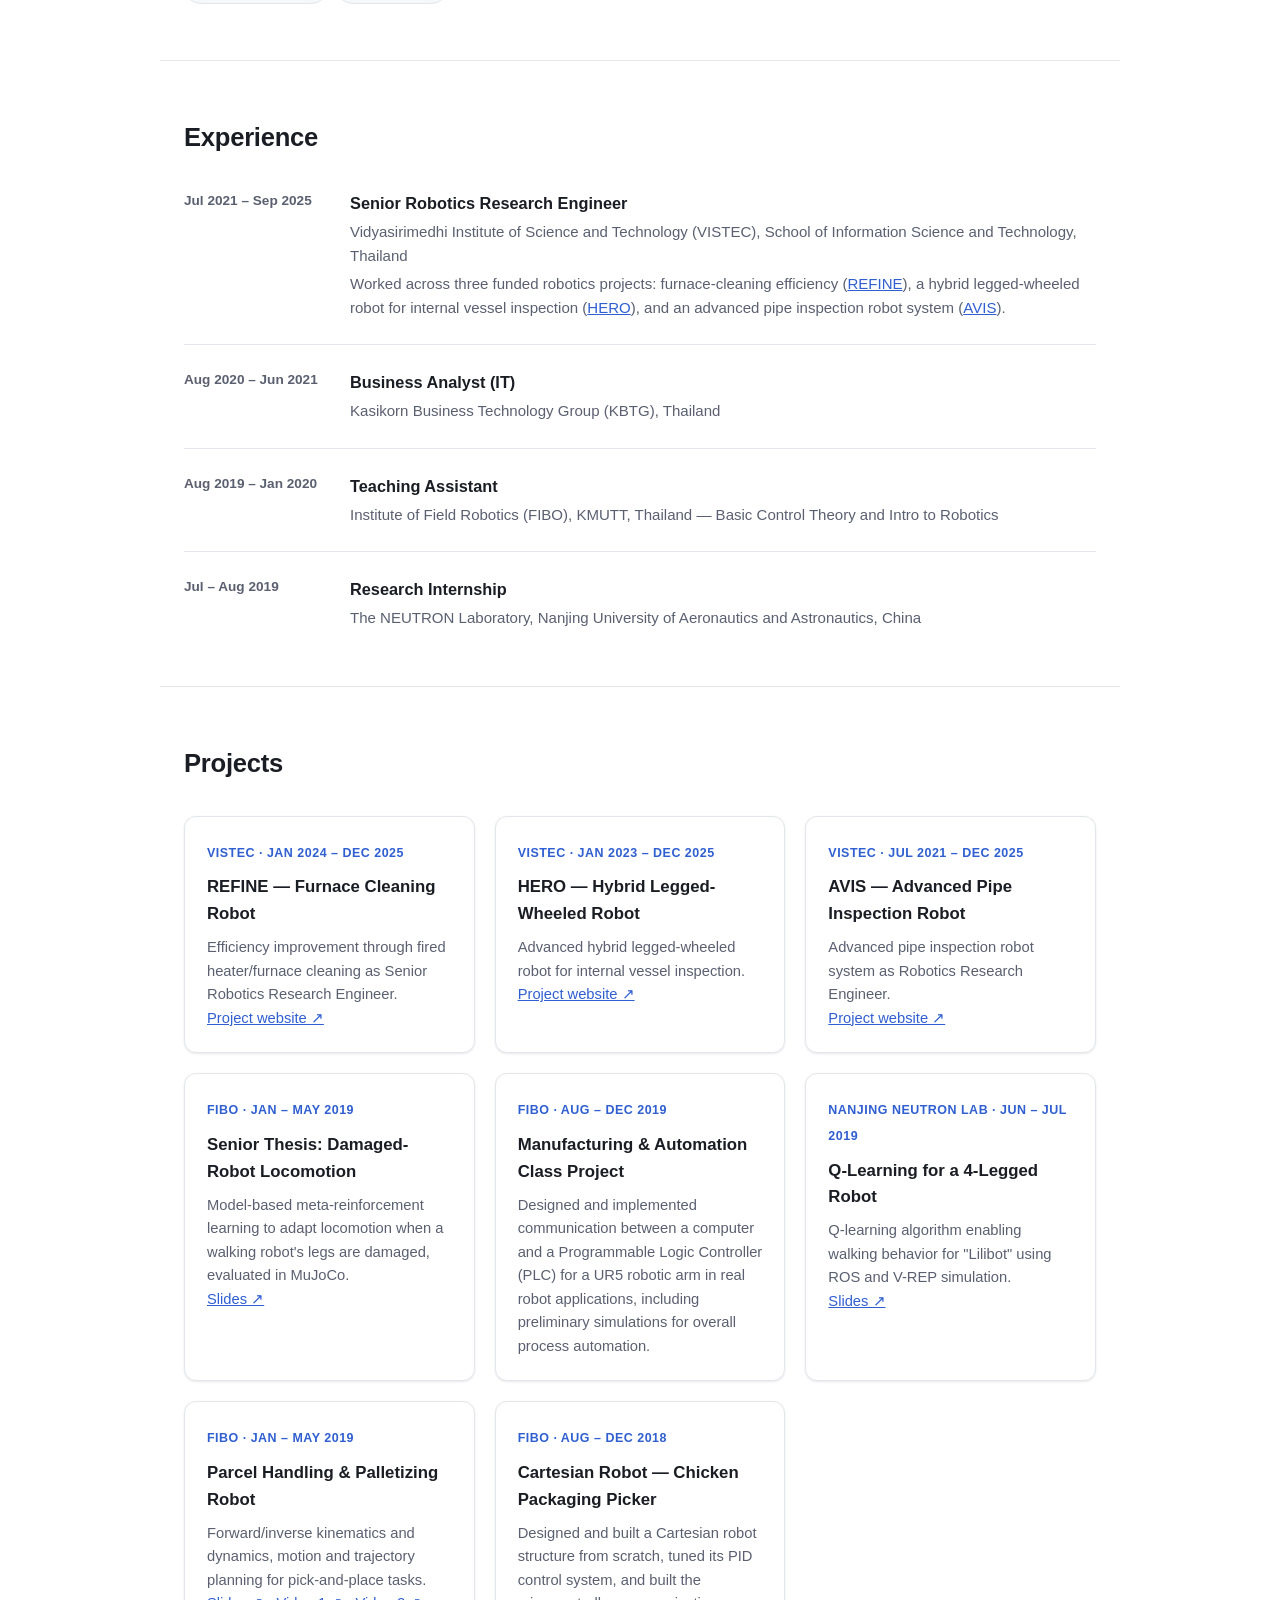
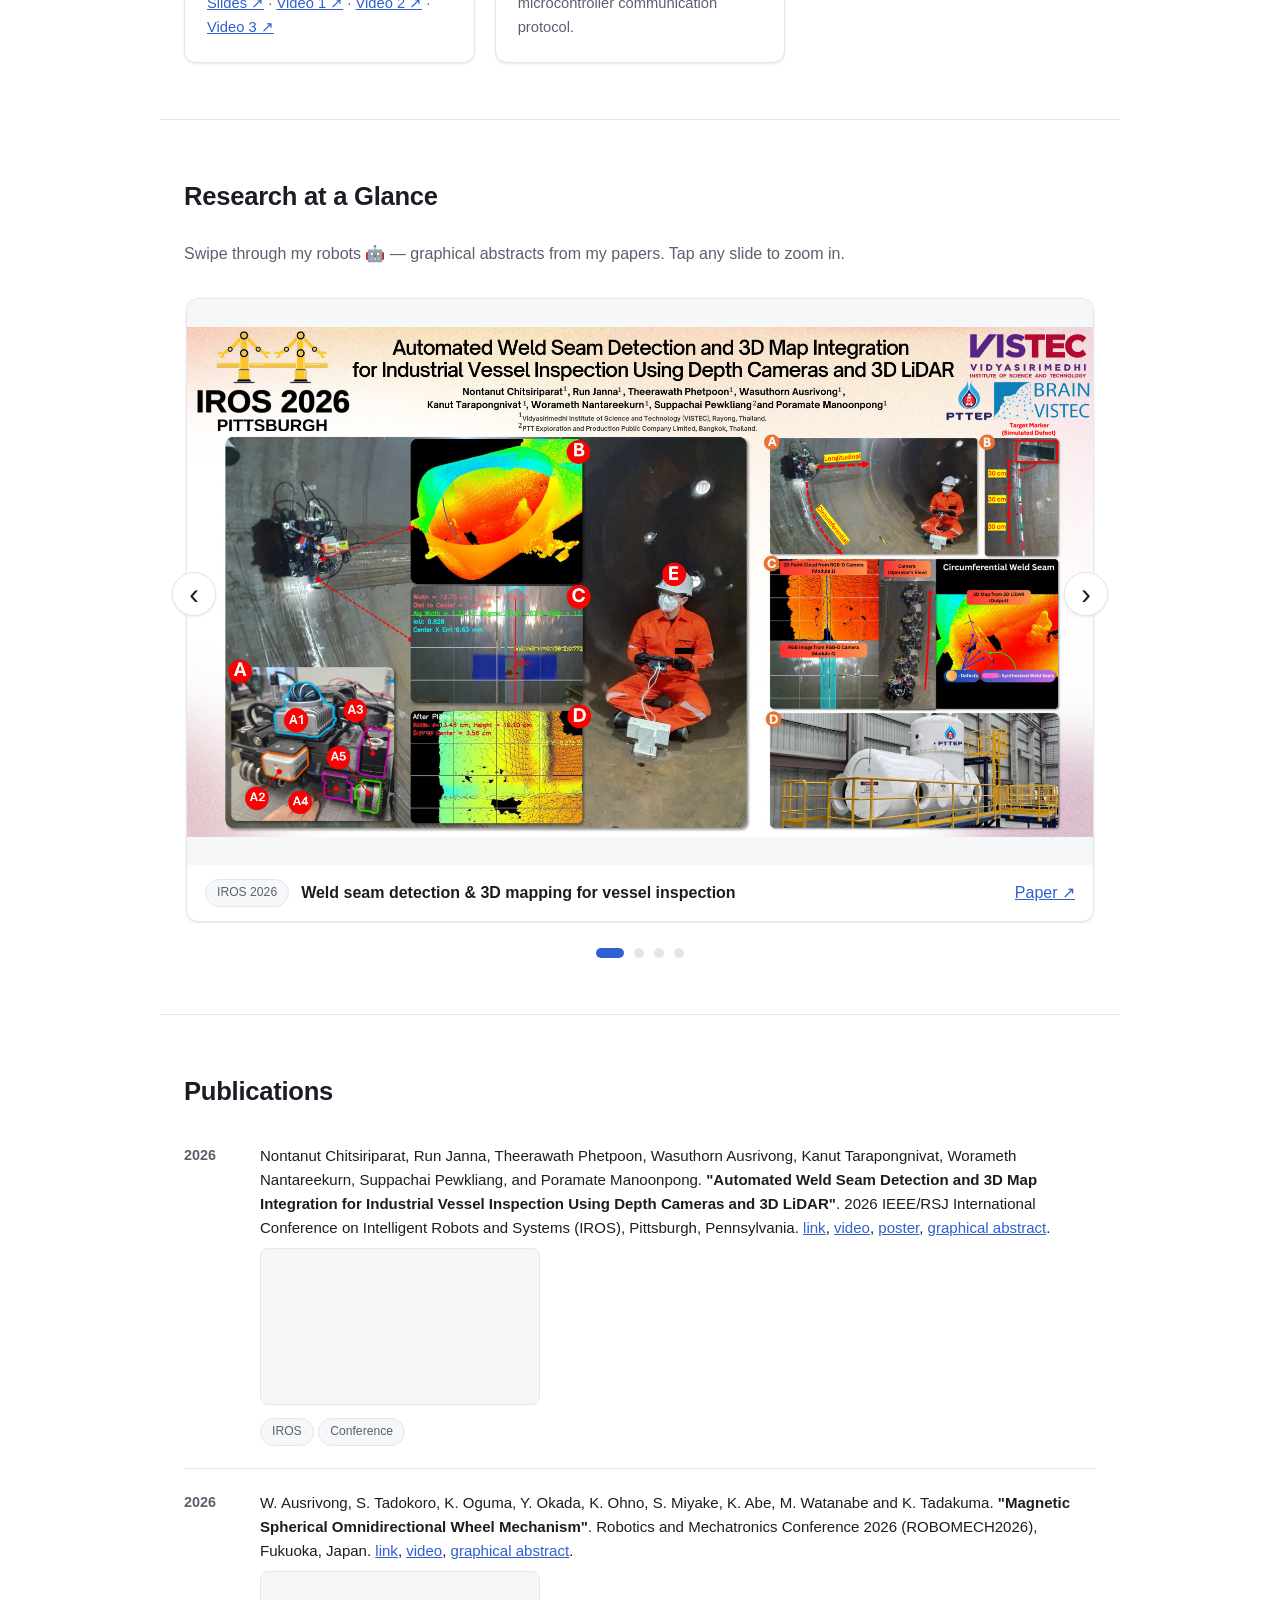
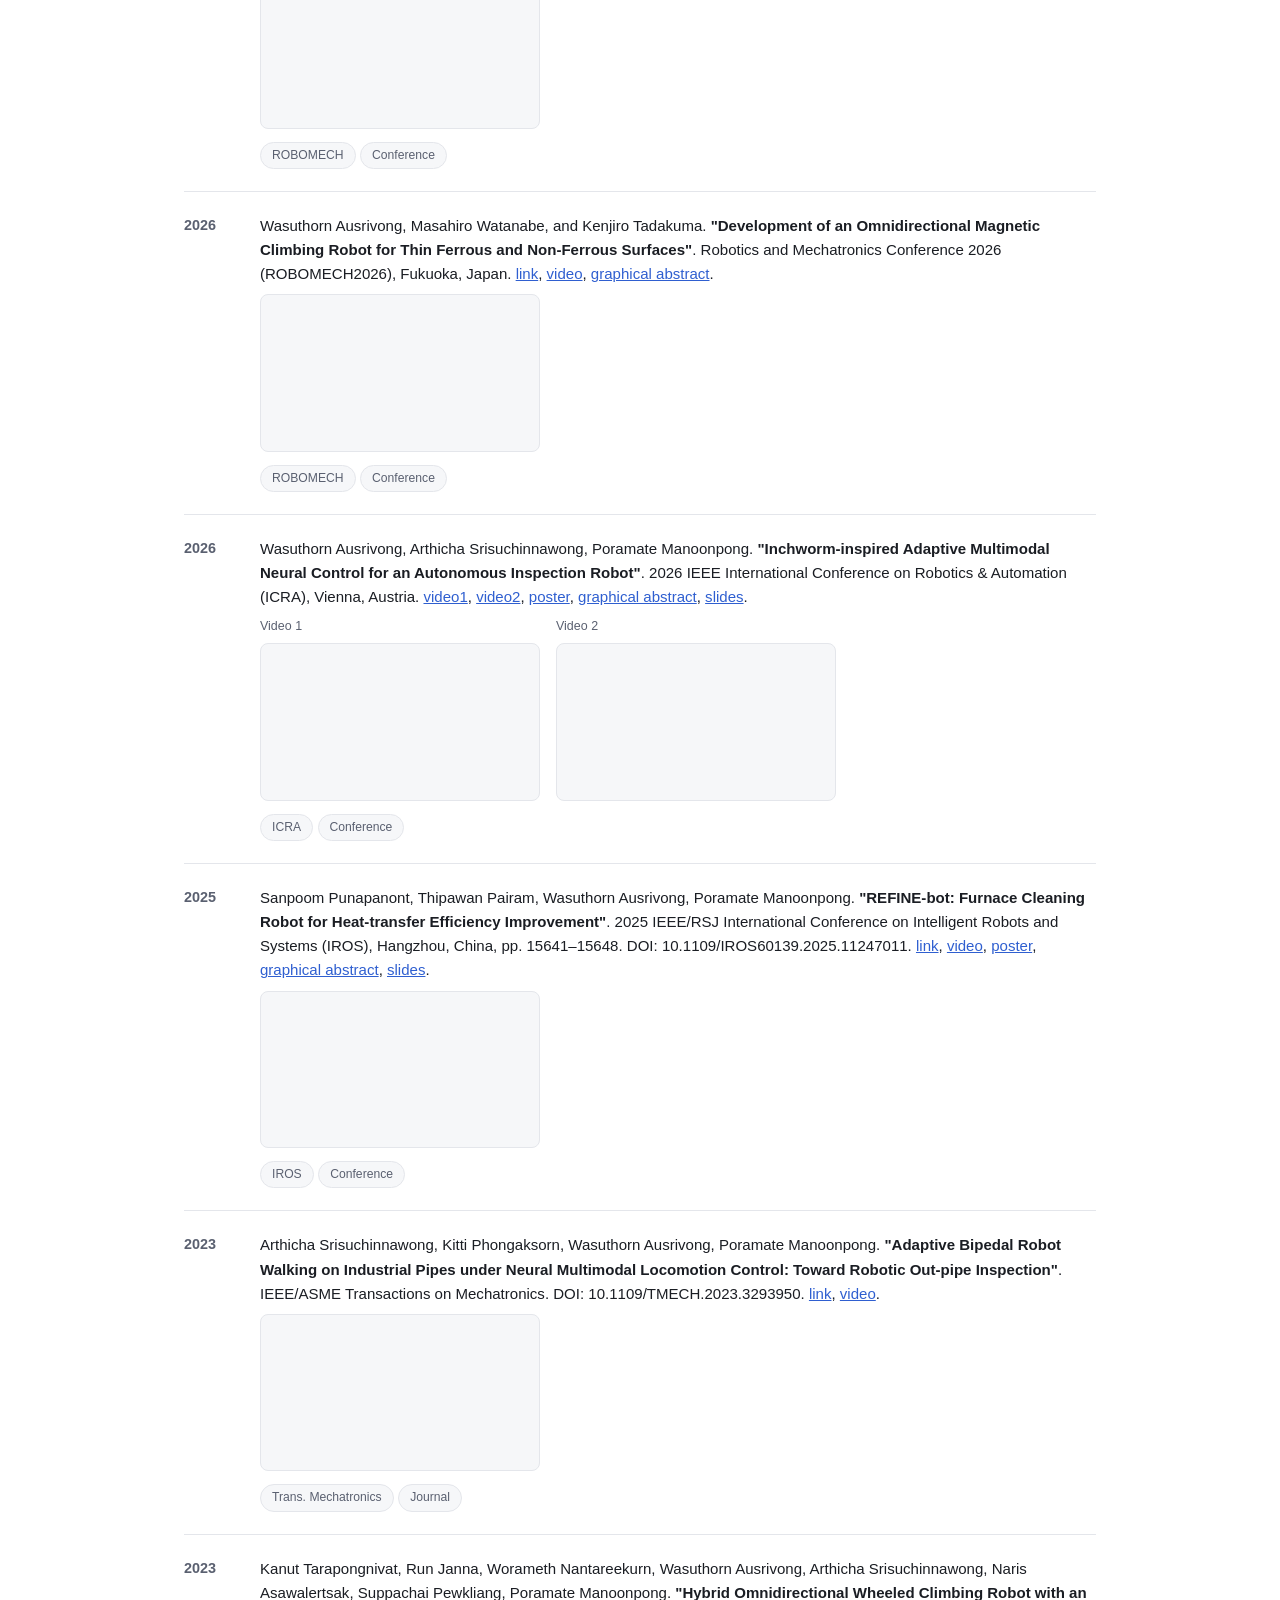
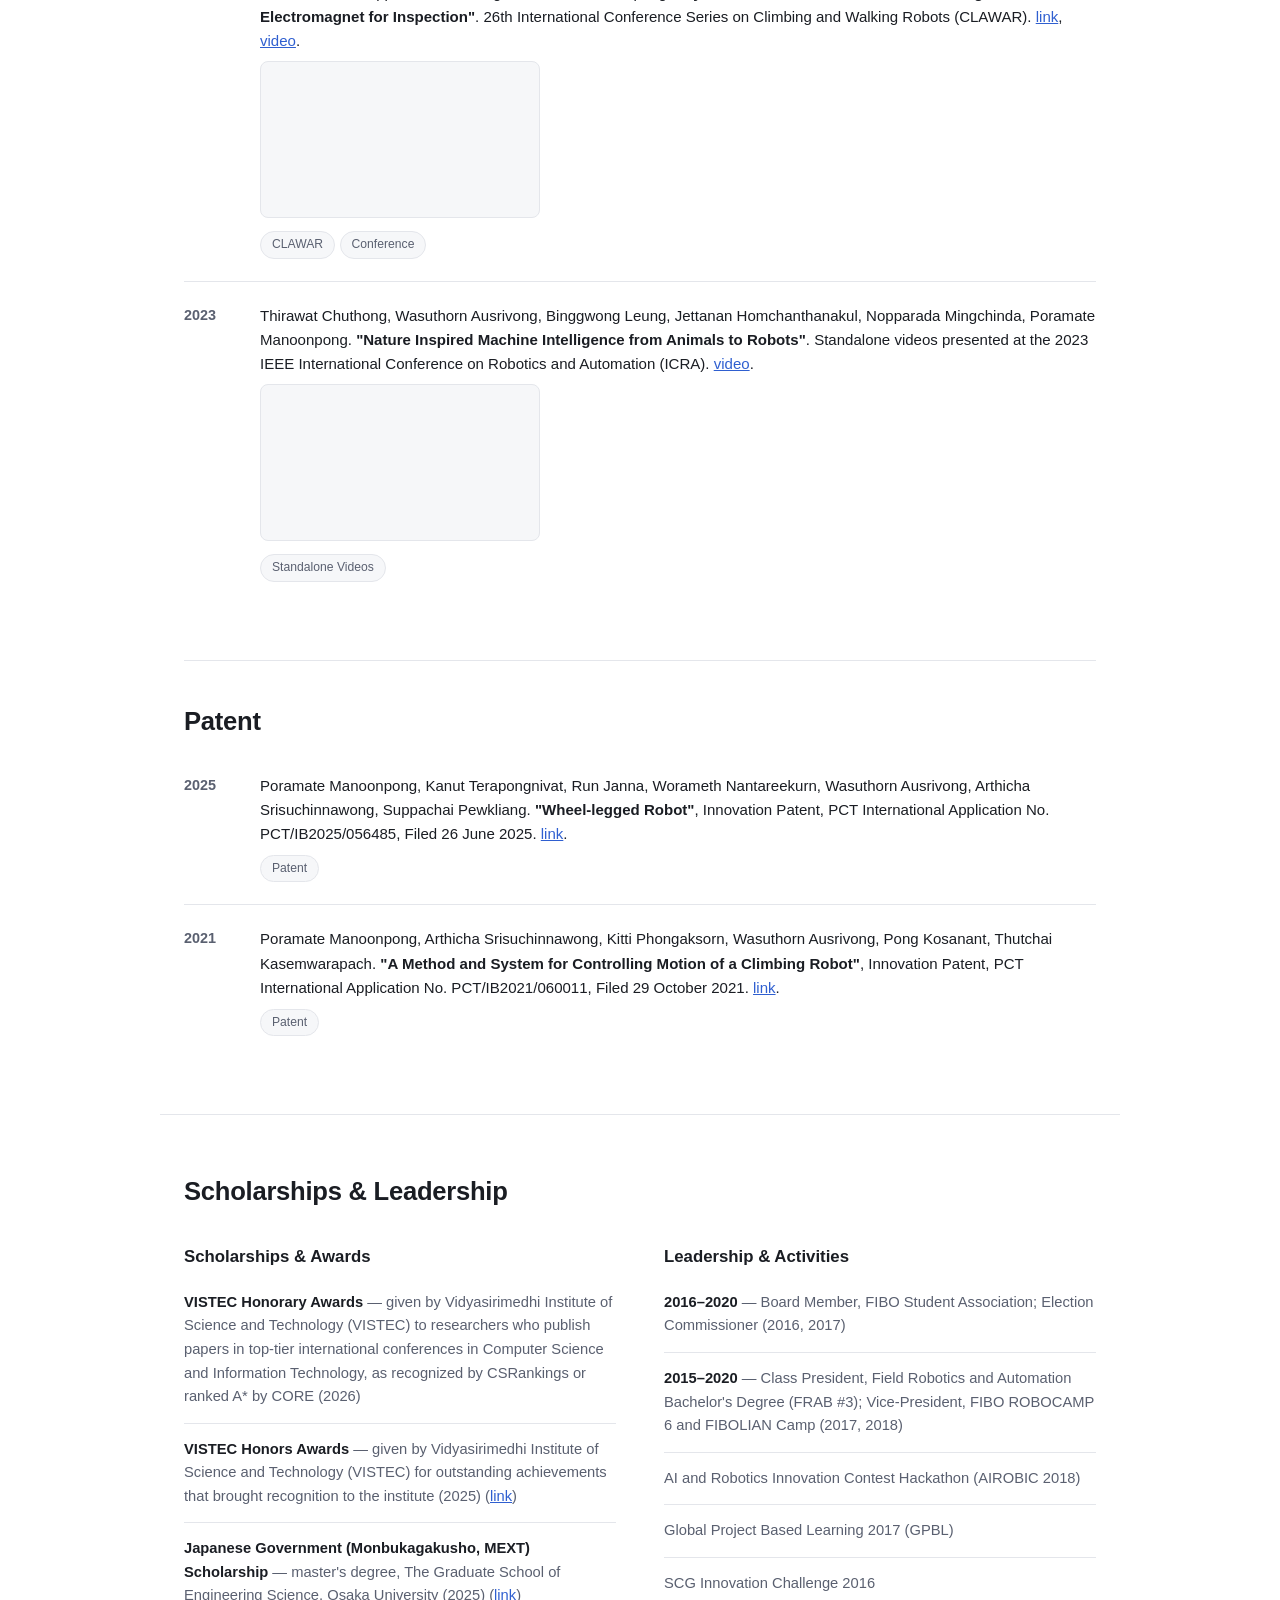
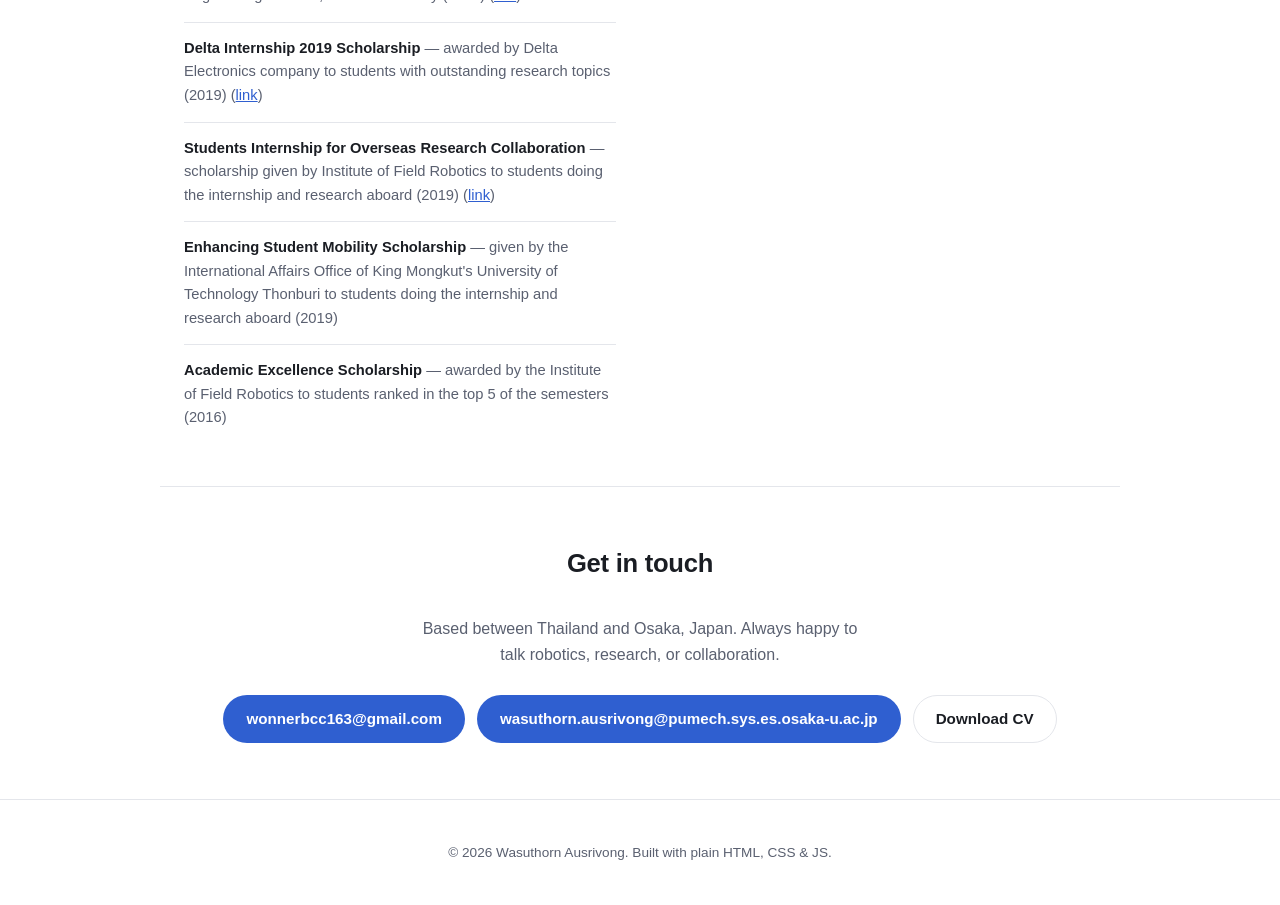
==== commit fbbfe9b5: "Add Research at a Glance carousel of graphical abstracts Co-Authored-By: Claude Sonnet 5.5 <noreply@" ====
--- a/index.html
+++ b/index.html
@@ -246,6 +246,62 @@
         <p>Designed and built a Cartesian robot structure from scratch, tuned its PID control system, and built the microcontroller communication protocol.</p>
       </article>
     </div>
+  </section>
+
+  <section id="gallery" class="section container">
+    <h2>Research at a Glance</h2>
+    <p class="gallery-tagline">Swipe through my robots 🤖 — graphical abstracts from my papers. Tap any slide to zoom in.</p>
+    <div class="carousel" id="carousel" role="region" aria-roledescription="carousel" aria-label="Graphical abstracts">
+      <div class="carousel-track" id="carouselTrack">
+        <figure class="slide" aria-roledescription="slide">
+          <button type="button" class="slide-img" aria-label="Zoom in: weld seam detection graphical abstract">
+            <img src="assets/abstracts/iros2026.jpg" alt="Graphical abstract of the IROS 2026 paper on automated weld seam detection and 3D map integration for industrial vessel inspection" loading="lazy" width="1800" height="1013">
+          </button>
+          <figcaption>
+            <span class="pub-type">IROS 2026</span>
+            <strong>Weld seam detection &amp; 3D mapping for vessel inspection</strong>
+            <a href="https://drive.google.com/file/d/1wScnyeEzOpeaP6gVnKeSLv4U2vKJuFod/view?usp=drive_link" target="_blank" rel="noopener">Paper ↗</a>
+          </figcaption>
+        </figure>
+        <figure class="slide" aria-roledescription="slide">
+          <button type="button" class="slide-img" aria-label="Zoom in: Magnetic Spherical Omnidirectional Wheel poster">
+            <img src="assets/abstracts/robomech-wheel.jpg" alt="Poster for the ROBOMECH2026 paper on the magnetic spherical omnidirectional wheel mechanism" loading="lazy" width="1800" height="1274">
+          </button>
+          <figcaption>
+            <span class="pub-type">ROBOMECH 2026</span>
+            <strong>Magnetic Spherical Omnidirectional Wheel</strong>
+            <a href="https://drive.google.com/file/d/1MmJopEN_IusfGDx03Kak2dpbyB-57E0z/view?usp=sharing" target="_blank" rel="noopener">Paper ↗</a>
+          </figcaption>
+        </figure>
+        <figure class="slide" aria-roledescription="slide">
+          <button type="button" class="slide-img" aria-label="Zoom in: Omnidirectional Magnetic Climbing Robot poster">
+            <img src="assets/abstracts/robomech-climber.jpg" alt="Poster for the ROBOMECH2026 paper on an omnidirectional magnetic climbing robot for thin ferrous and non-ferrous surfaces" loading="lazy" width="1800" height="1274">
+          </button>
+          <figcaption>
+            <span class="pub-type">ROBOMECH 2026</span>
+            <strong>Omnidirectional Magnetic Climbing Robot for Thin Surfaces</strong>
+            <a href="https://drive.google.com/file/d/172PWca_6Scp-4xCXF1_bNo3Ww1B1ynAc/view?usp=sharing" target="_blank" rel="noopener">Paper ↗</a>
+          </figcaption>
+        </figure>
+        <figure class="slide" aria-roledescription="slide">
+          <button type="button" class="slide-img" aria-label="Zoom in: REFINE-bot graphical abstract">
+            <img src="assets/abstracts/iros2025.jpg" alt="Graphical abstract of the IROS 2025 paper on REFINE-bot, a furnace cleaning robot" loading="lazy" width="1800" height="1013">
+          </button>
+          <figcaption>
+            <span class="pub-type">IROS 2025</span>
+            <strong>REFINE-bot: Furnace Cleaning Robot</strong>
+            <a href="https://ieeexplore.ieee.org/document/11247011" target="_blank" rel="noopener">Paper ↗</a>
+          </figcaption>
+        </figure>
+      </div>
+      <button type="button" class="carousel-btn carousel-prev" id="carouselPrev" aria-label="Previous slide">‹</button>
+      <button type="button" class="carousel-btn carousel-next" id="carouselNext" aria-label="Next slide">›</button>
+    </div>
+    <div class="carousel-dots" id="carouselDots" role="tablist" aria-label="Choose slide"></div>
+    <dialog id="lightbox" class="lightbox" aria-label="Enlarged graphical abstract">
+      <img id="lightboxImg" src="" alt="">
+      <button type="button" class="lightbox-close" id="lightboxClose" aria-label="Close">×</button>
+    </dialog>
   </section>
 
   <section id="publications" class="section container">
--- a/style.css
+++ b/style.css
@@ -427,3 +427,103 @@
 
   .hero { padding-top: 48px; }
 }
+
+/* Research at a Glance carousel */
+.gallery-tagline { color: var(--text-muted); margin: -8px 0 24px; }
+.carousel { position: relative; }
+.carousel-track {
+  display: flex;
+  gap: 16px;
+  overflow-x: auto;
+  scroll-snap-type: x mandatory;
+  scroll-behavior: smooth;
+  scrollbar-width: none;
+  padding: 8px 2px 12px;
+}
+.carousel-track::-webkit-scrollbar { display: none; }
+.slide {
+  flex: 0 0 100%;
+  margin: 0;
+  scroll-snap-align: center;
+  background: var(--card-bg);
+  border: 1px solid var(--border);
+  border-radius: var(--radius);
+  box-shadow: var(--shadow);
+  overflow: hidden;
+  transition: transform 0.25s ease, box-shadow 0.25s ease;
+}
+.slide:hover { transform: translateY(-4px) rotate(-0.4deg); box-shadow: 0 10px 24px rgba(16, 24, 40, 0.16); }
+.slide-img {
+  display: block;
+  width: 100%;
+  aspect-ratio: 16 / 10;
+  padding: 0;
+  border: 0;
+  background: var(--bg-alt);
+  cursor: zoom-in;
+}
+.slide-img img { width: 100%; height: 100%; object-fit: contain; display: block; }
+.slide figcaption {
+  display: flex;
+  align-items: center;
+  flex-wrap: wrap;
+  gap: 8px 12px;
+  padding: 14px 18px;
+}
+.slide figcaption strong { flex: 1 1 240px; }
+.carousel-btn {
+  position: absolute;
+  top: calc(50% - 40px);
+  width: 44px;
+  height: 44px;
+  border-radius: 50%;
+  border: 1px solid var(--border);
+  background: var(--card-bg);
+  color: var(--text);
+  font-size: 1.8rem;
+  line-height: 1;
+  box-shadow: var(--shadow);
+  cursor: pointer;
+  transition: transform 0.15s ease, background 0.15s ease;
+}
+.carousel-btn:hover { background: var(--accent); color: var(--accent-contrast); transform: scale(1.1); }
+.carousel-prev { left: -12px; }
+.carousel-next { right: -12px; }
+.carousel-dots { display: flex; justify-content: center; gap: 10px; margin-top: 14px; }
+.carousel-dots button {
+  width: 10px;
+  height: 10px;
+  padding: 0;
+  border: 0;
+  border-radius: 999px;
+  background: var(--border);
+  cursor: pointer;
+  transition: width 0.25s ease, background 0.25s ease;
+}
+.carousel-dots button[aria-selected="true"] { width: 28px; background: var(--accent); }
+.lightbox { border: 0; padding: 0; background: transparent; max-width: 96vw; max-height: 96vh; overflow: visible; }
+.lightbox::backdrop { background: rgba(0, 0, 0, 0.8); }
+.lightbox img { display: block; max-width: 96vw; max-height: 92vh; border-radius: var(--radius); }
+.lightbox-close {
+  position: absolute;
+  top: -14px;
+  right: -14px;
+  width: 36px;
+  height: 36px;
+  border-radius: 50%;
+  border: 0;
+  background: var(--card-bg);
+  color: var(--text);
+  font-size: 1.4rem;
+  cursor: pointer;
+}
+@media (max-width: 600px) {
+  .carousel-prev { left: 4px; }
+  .carousel-next { right: 4px; }
+  .carousel-btn { width: 38px; height: 38px; }
+}
+@media (prefers-reduced-motion: reduce) {
+  .carousel-track { scroll-behavior: auto; }
+  .slide, .carousel-btn { transition: none; }
+  .slide:hover { transform: none; }
+}
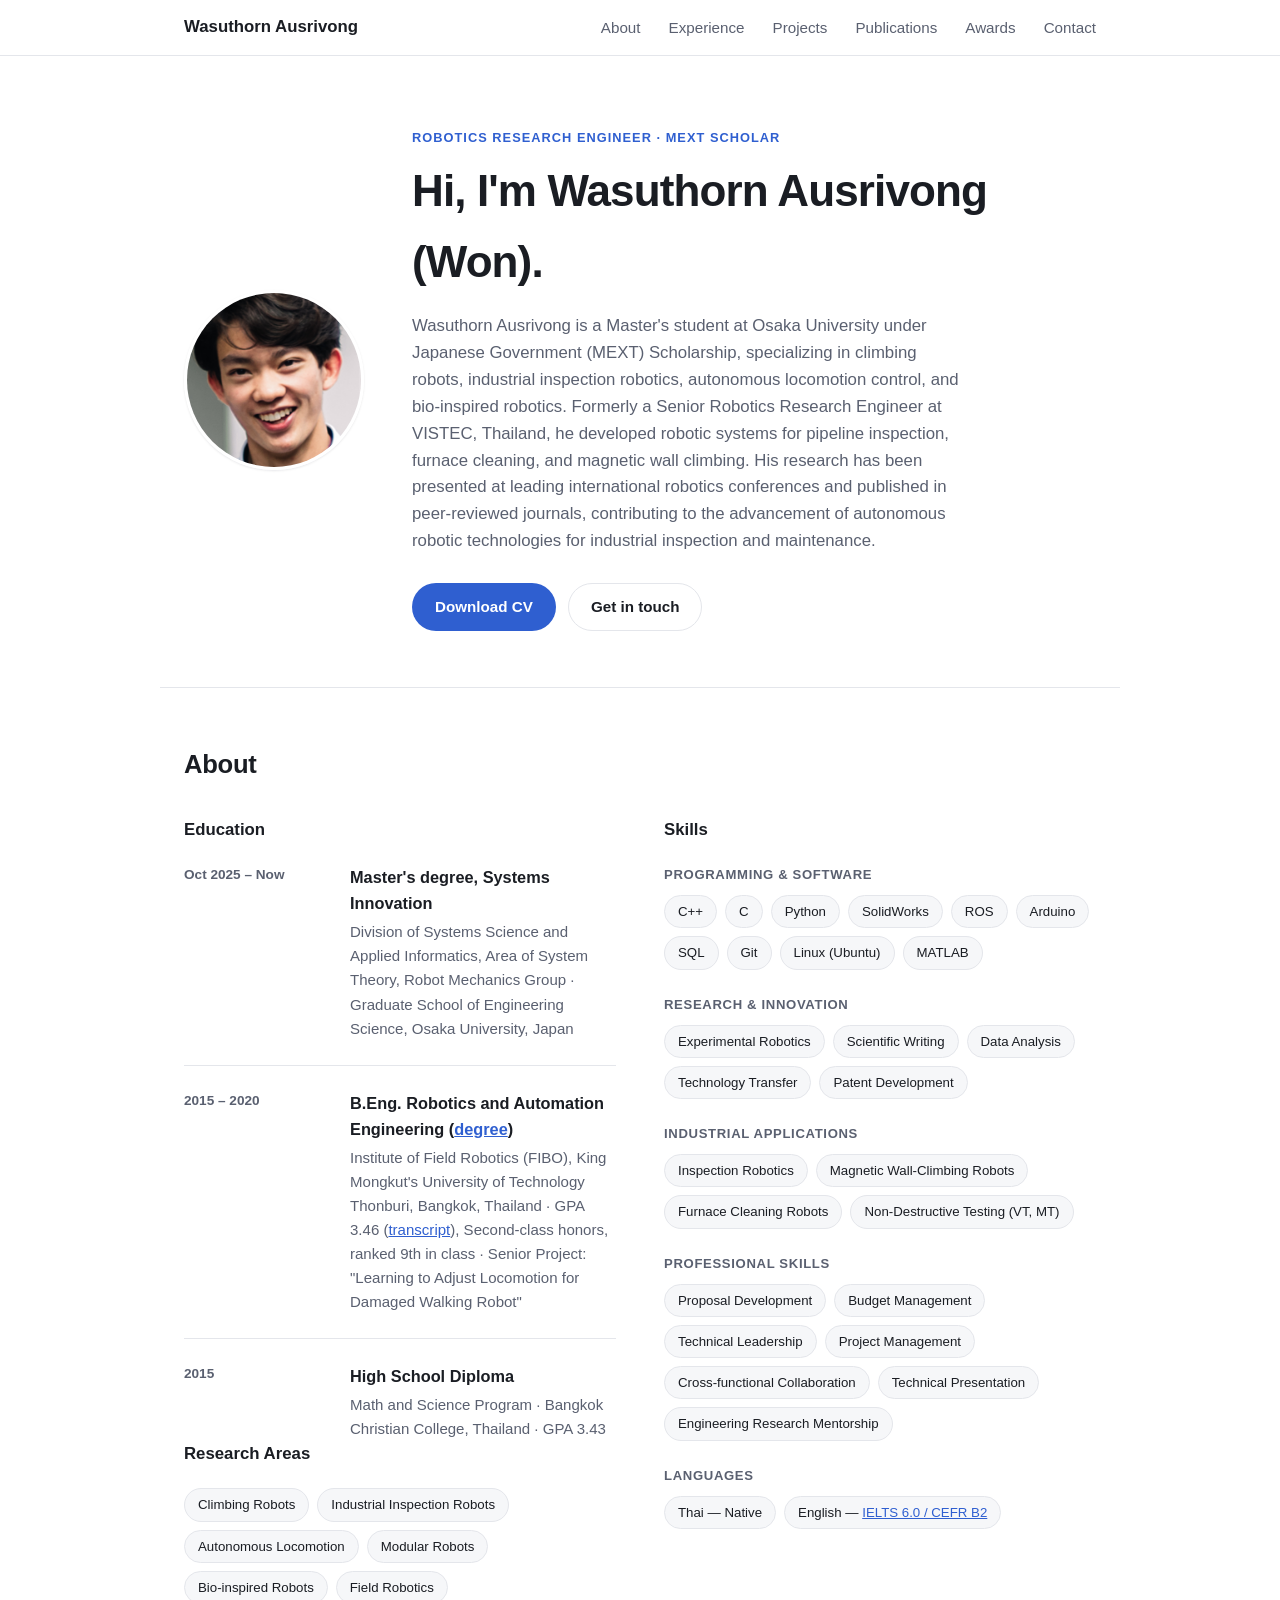
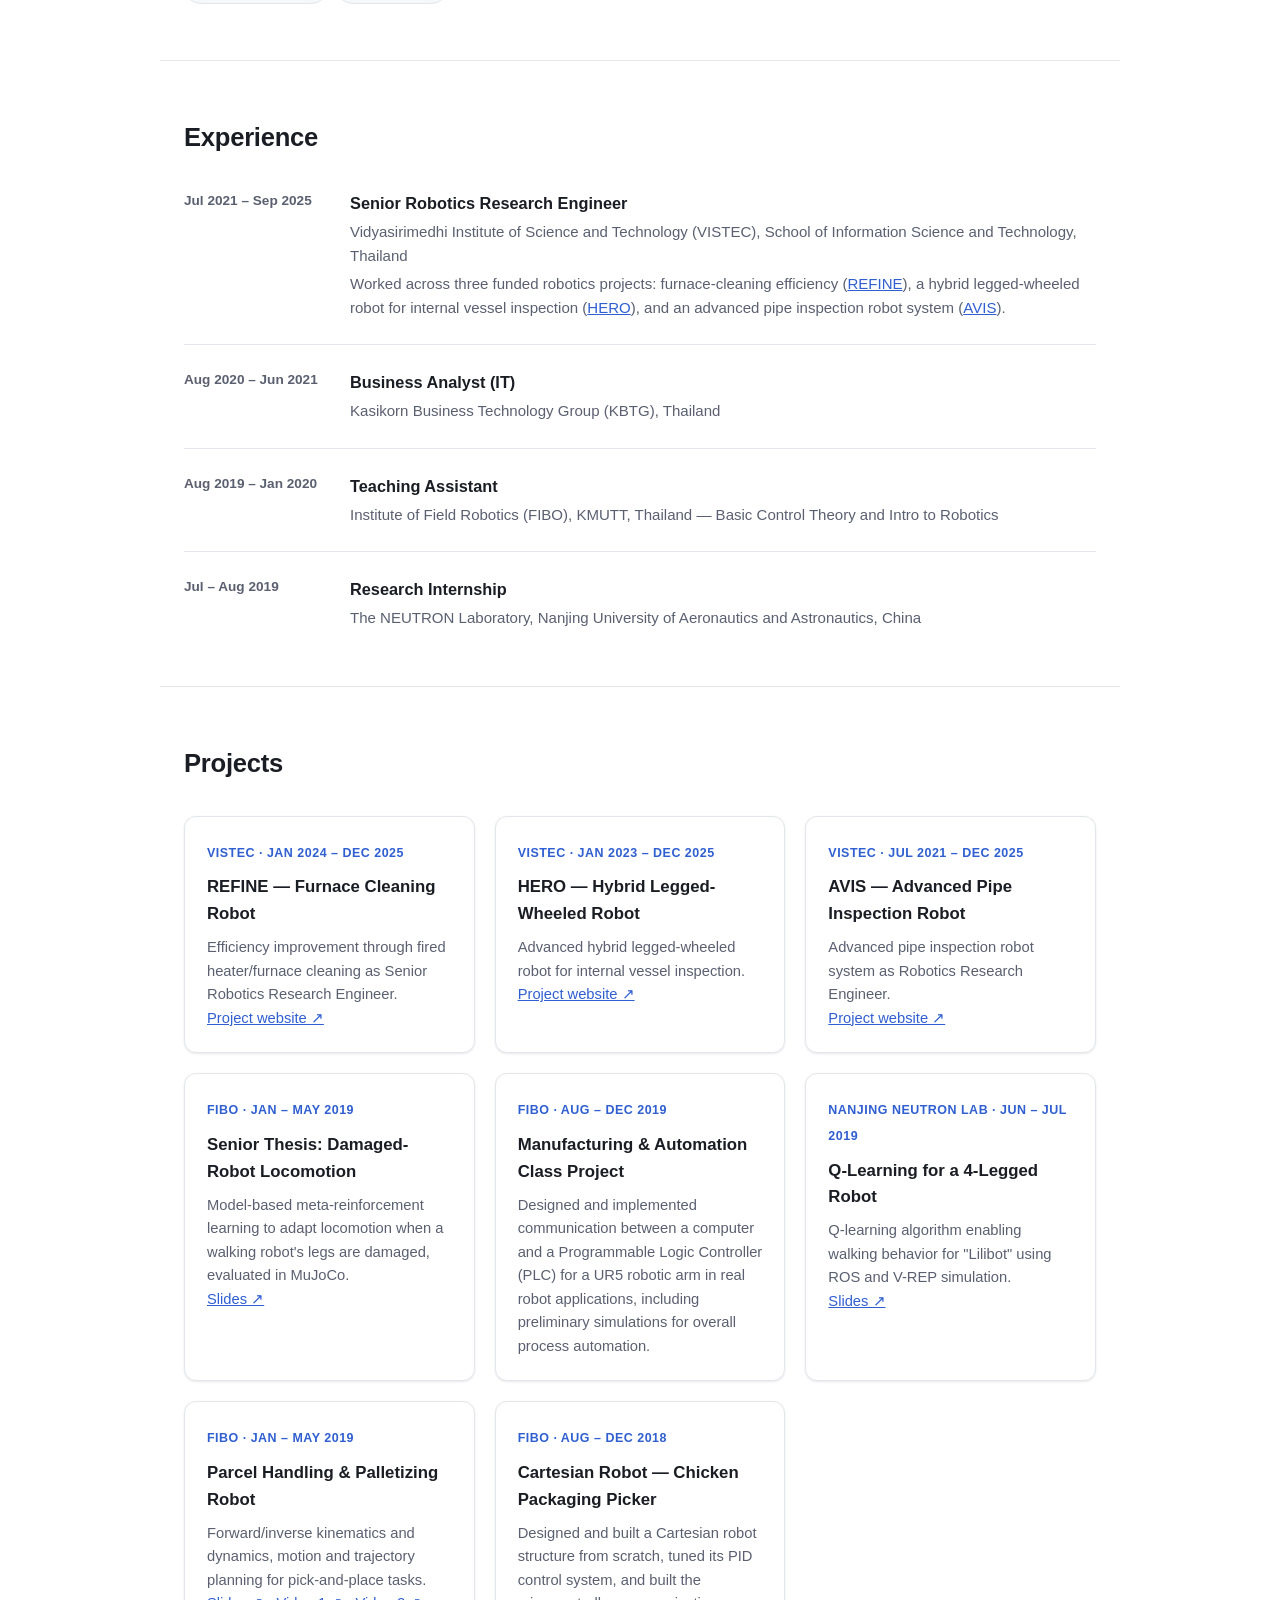
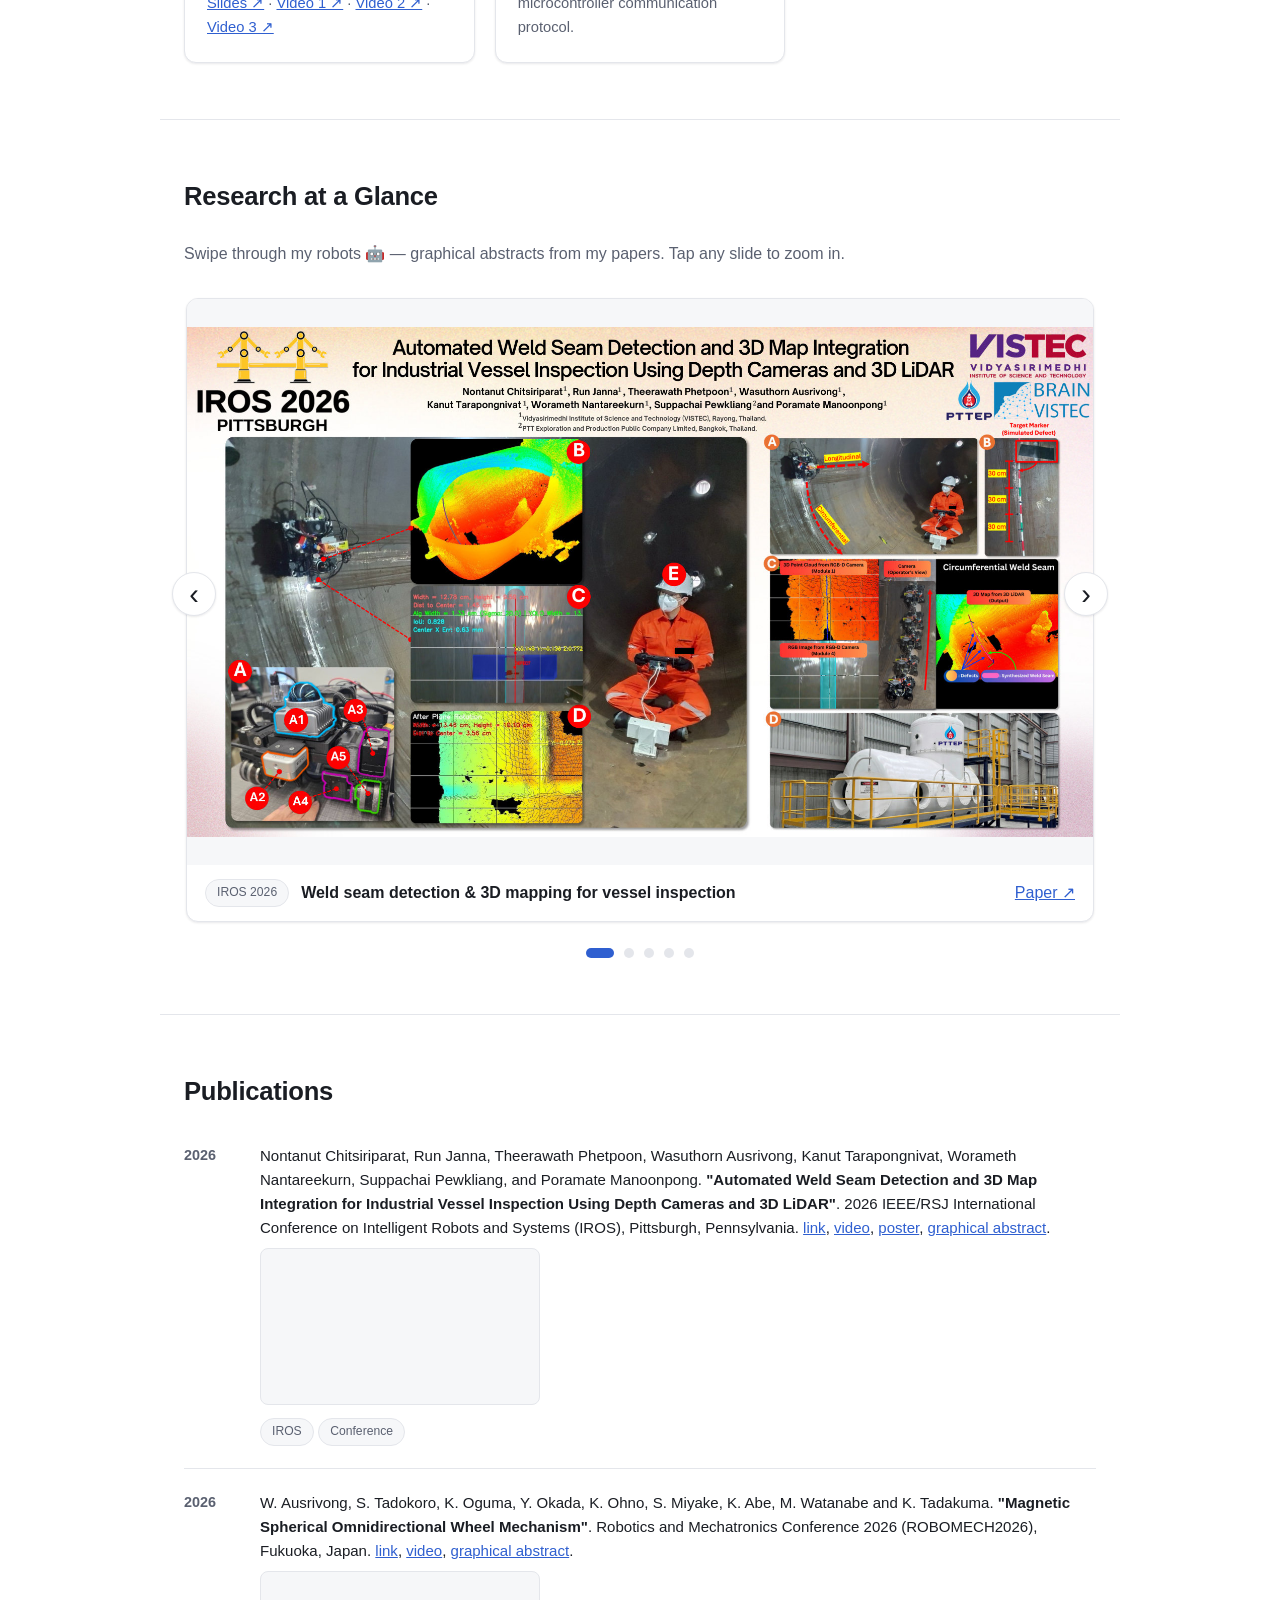
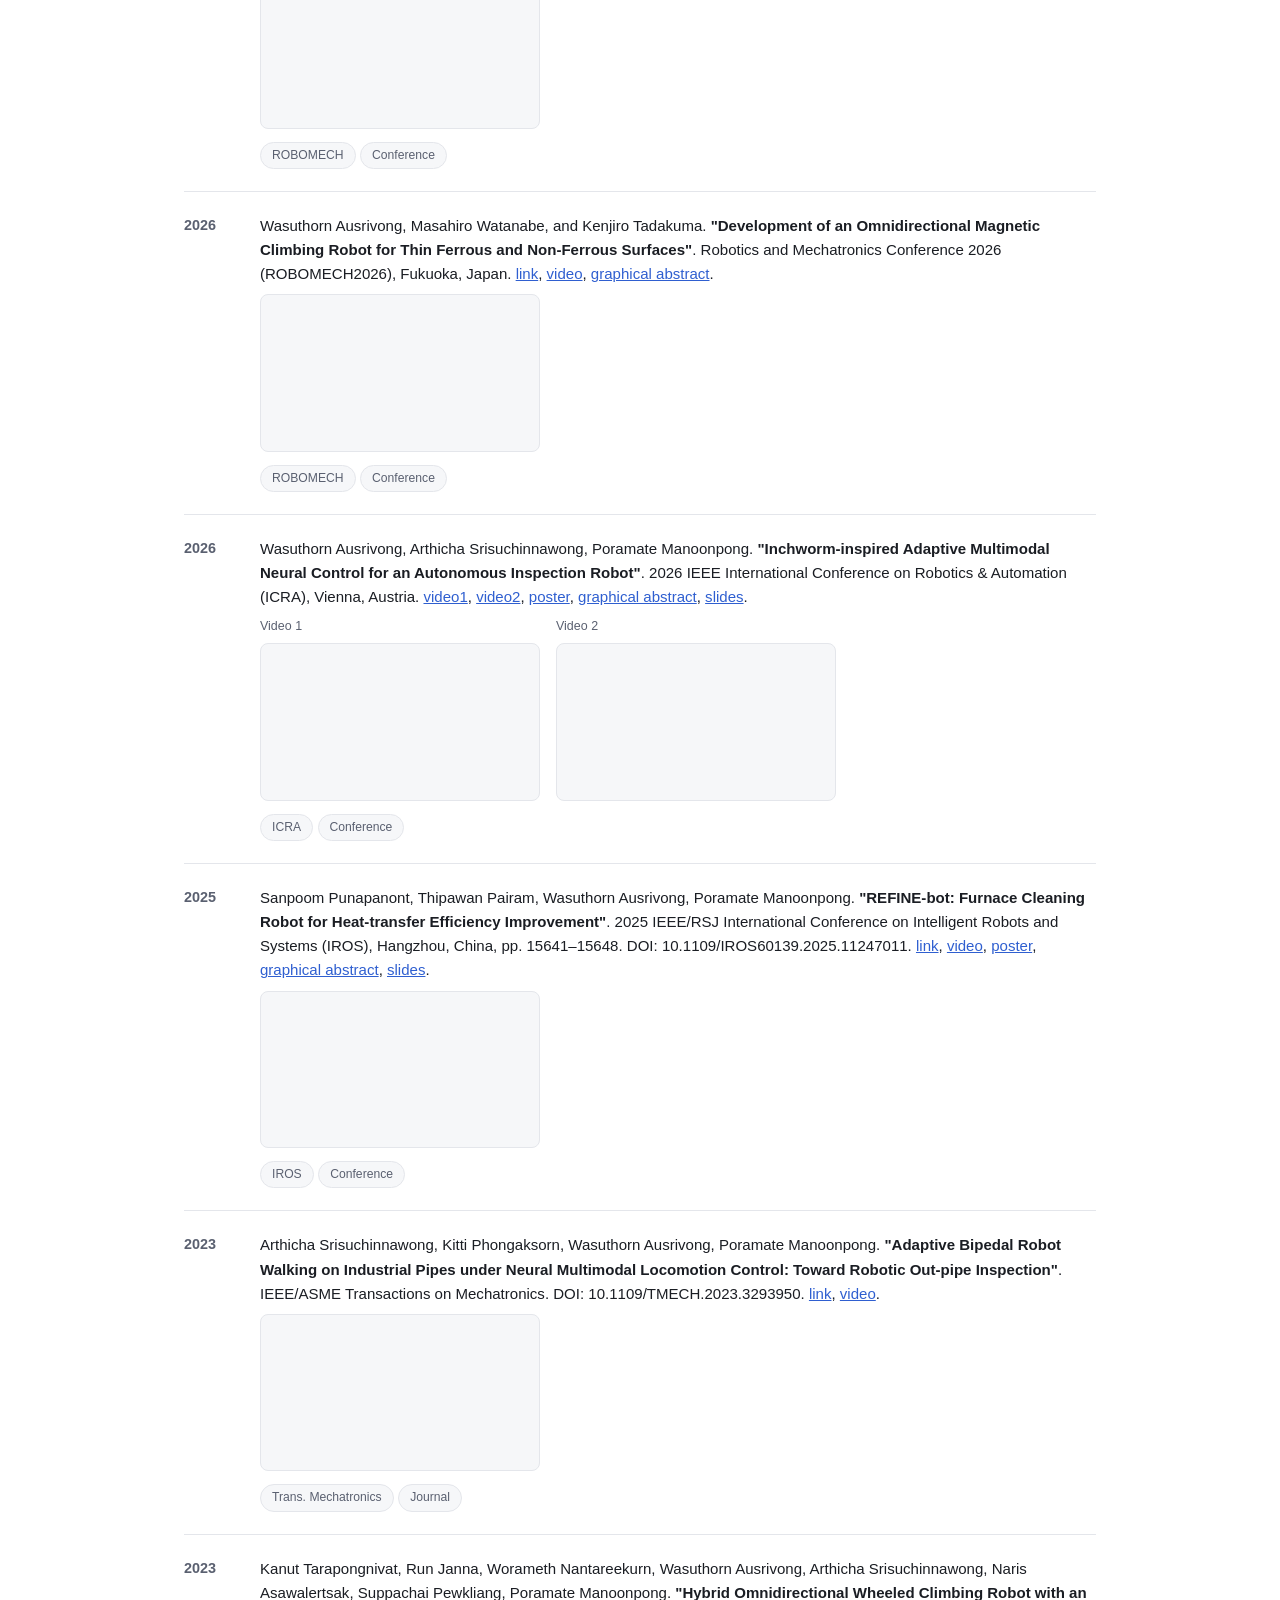
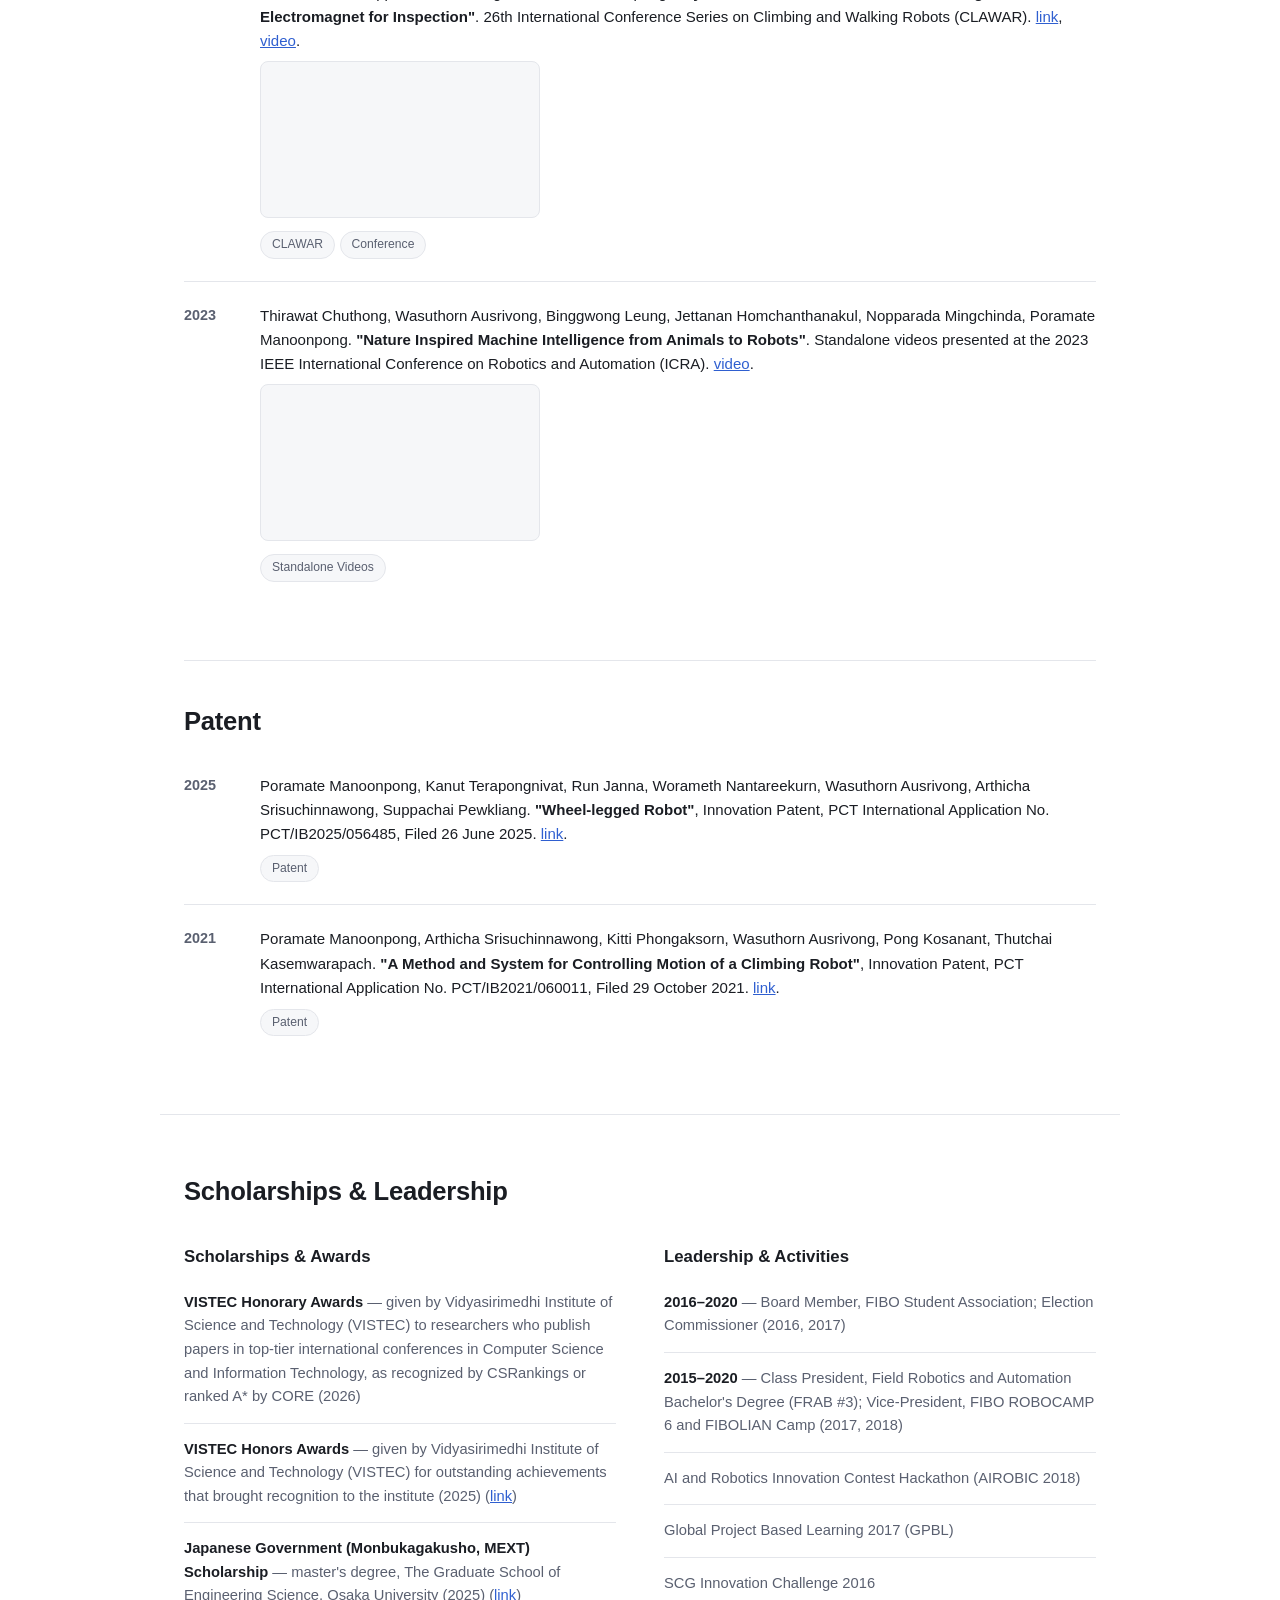
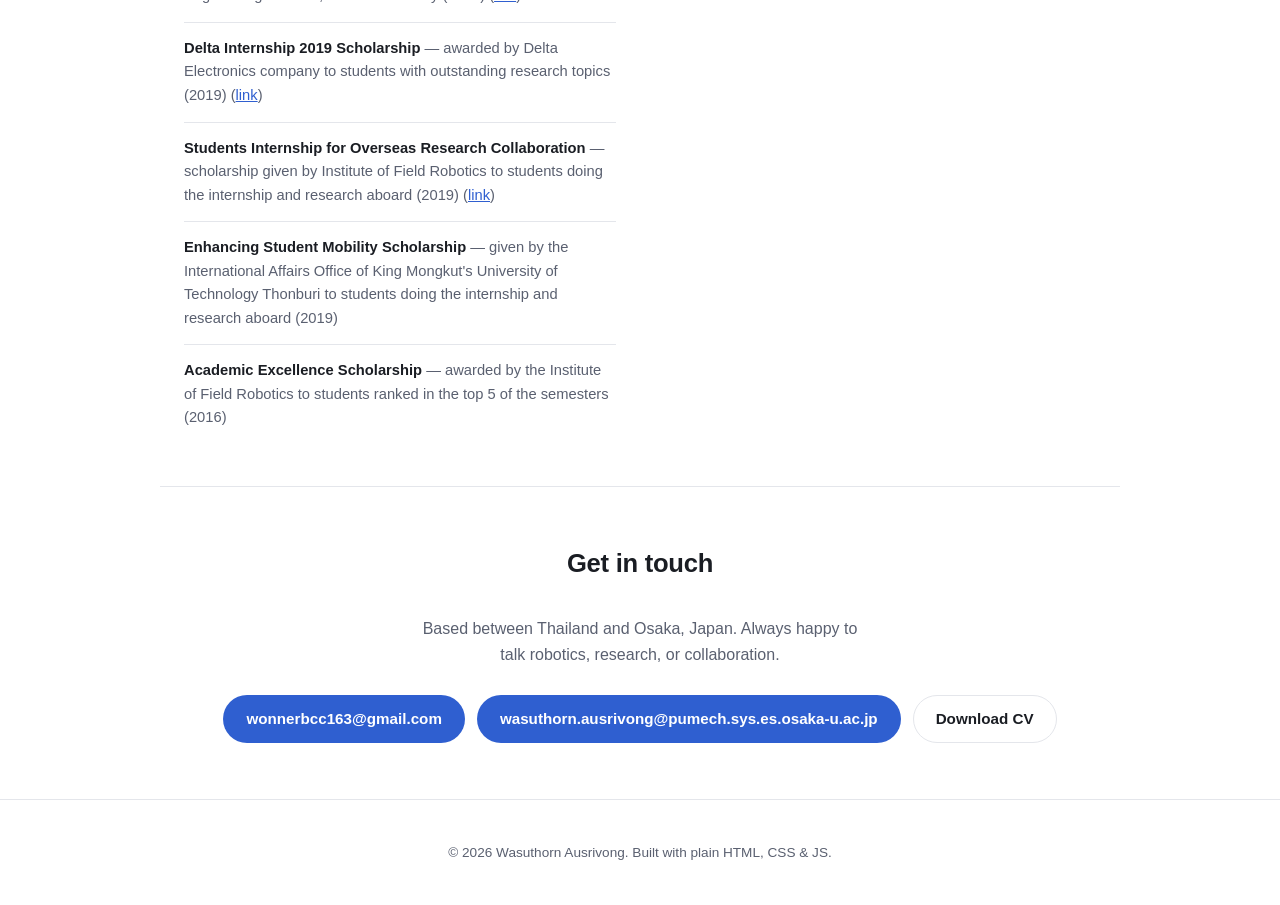
==== commit d1aaf9b8: "Add ICRA 2026 slide to Research at a Glance carousel Co-Authored-By: Claude Sonnet 5.5 <noreply@anth" ====
--- a/index.html
+++ b/index.html
@@ -284,6 +284,16 @@
           </figcaption>
         </figure>
         <figure class="slide" aria-roledescription="slide">
+          <button type="button" class="slide-img" aria-label="Zoom in: Inchworm-inspired neural control graphical abstract">
+            <img src="assets/abstracts/icra2026.jpg" alt="Graphical abstract of the ICRA 2026 paper on inchworm-inspired adaptive multimodal neural control for an autonomous inspection robot" loading="lazy" width="1800" height="1013">
+          </button>
+          <figcaption>
+            <span class="pub-type">ICRA 2026</span>
+            <strong>Inchworm-inspired Neural Control for an Inspection Robot</strong>
+            <a href="https://youtu.be/TiLU2V0leHs" target="_blank" rel="noopener">Video ↗</a>
+          </figcaption>
+        </figure>
+        <figure class="slide" aria-roledescription="slide">
           <button type="button" class="slide-img" aria-label="Zoom in: REFINE-bot graphical abstract">
             <img src="assets/abstracts/iros2025.jpg" alt="Graphical abstract of the IROS 2025 paper on REFINE-bot, a furnace cleaning robot" loading="lazy" width="1800" height="1013">
           </button>
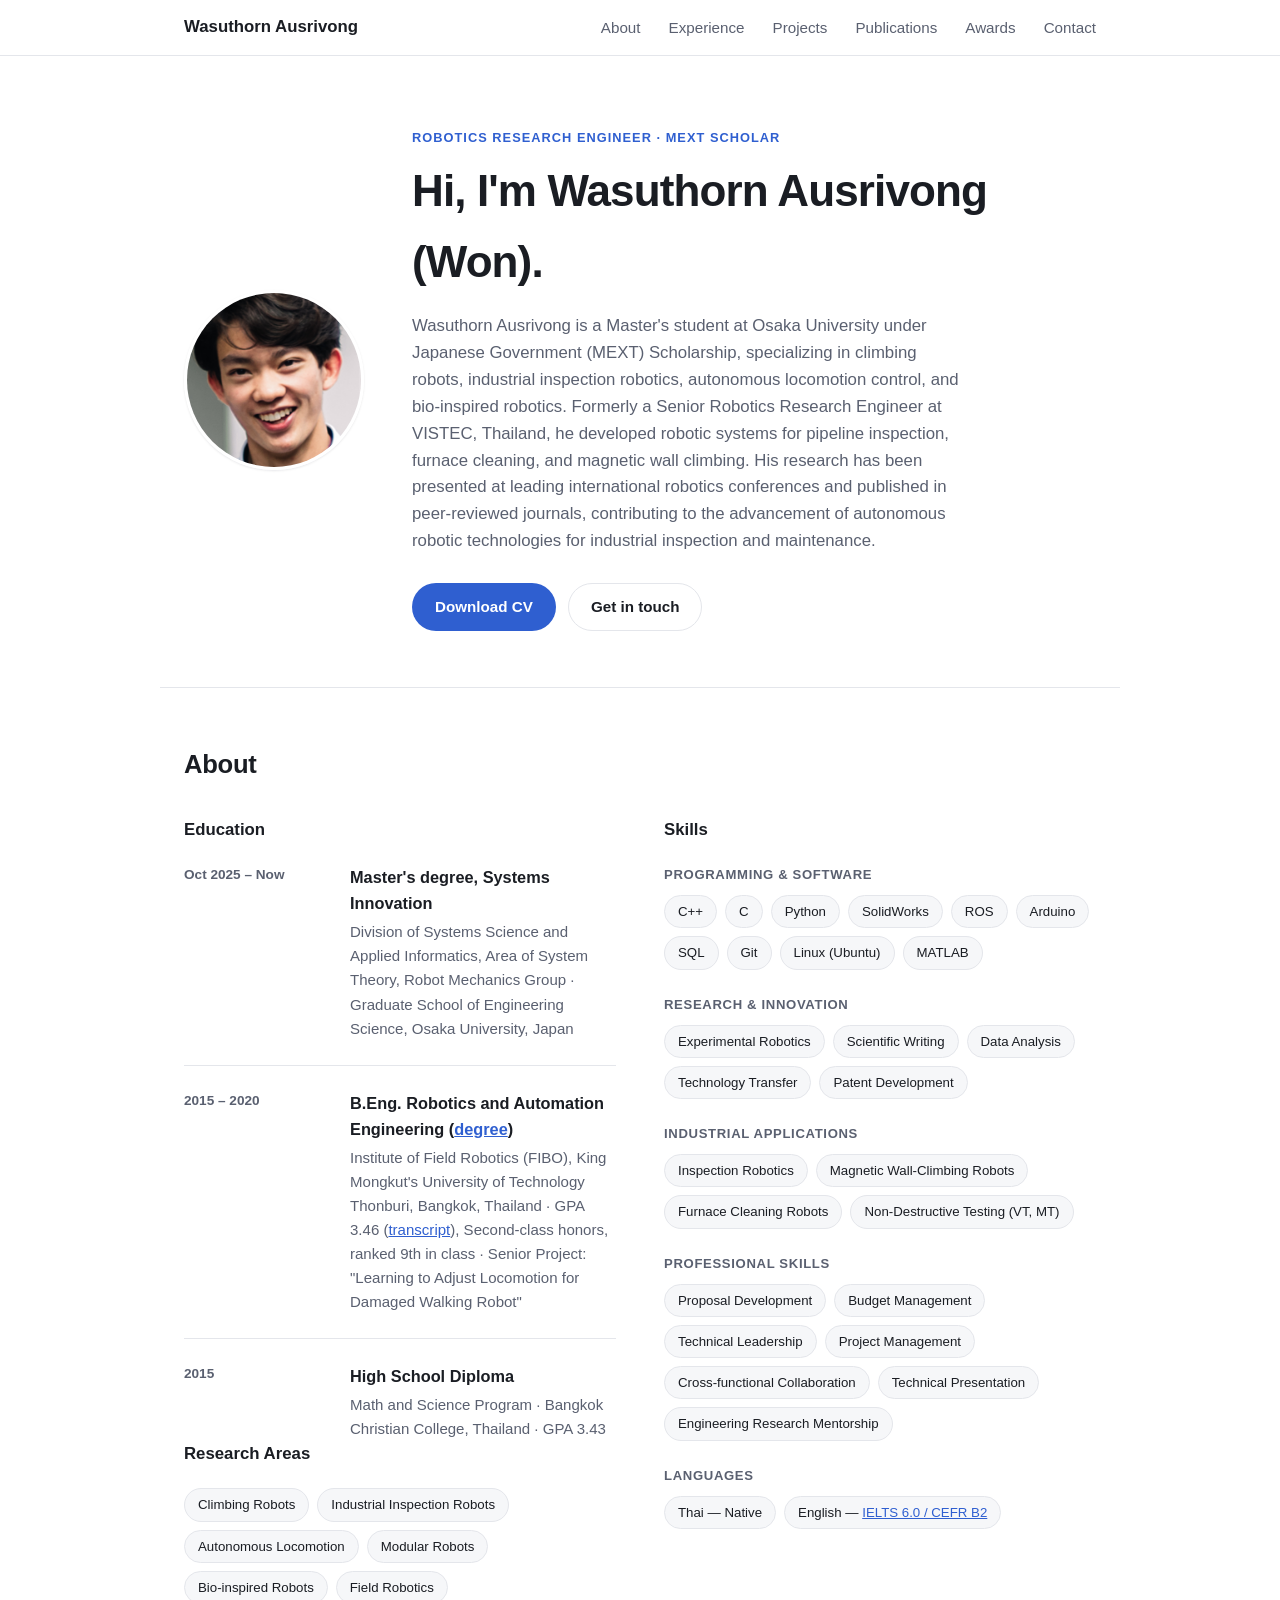
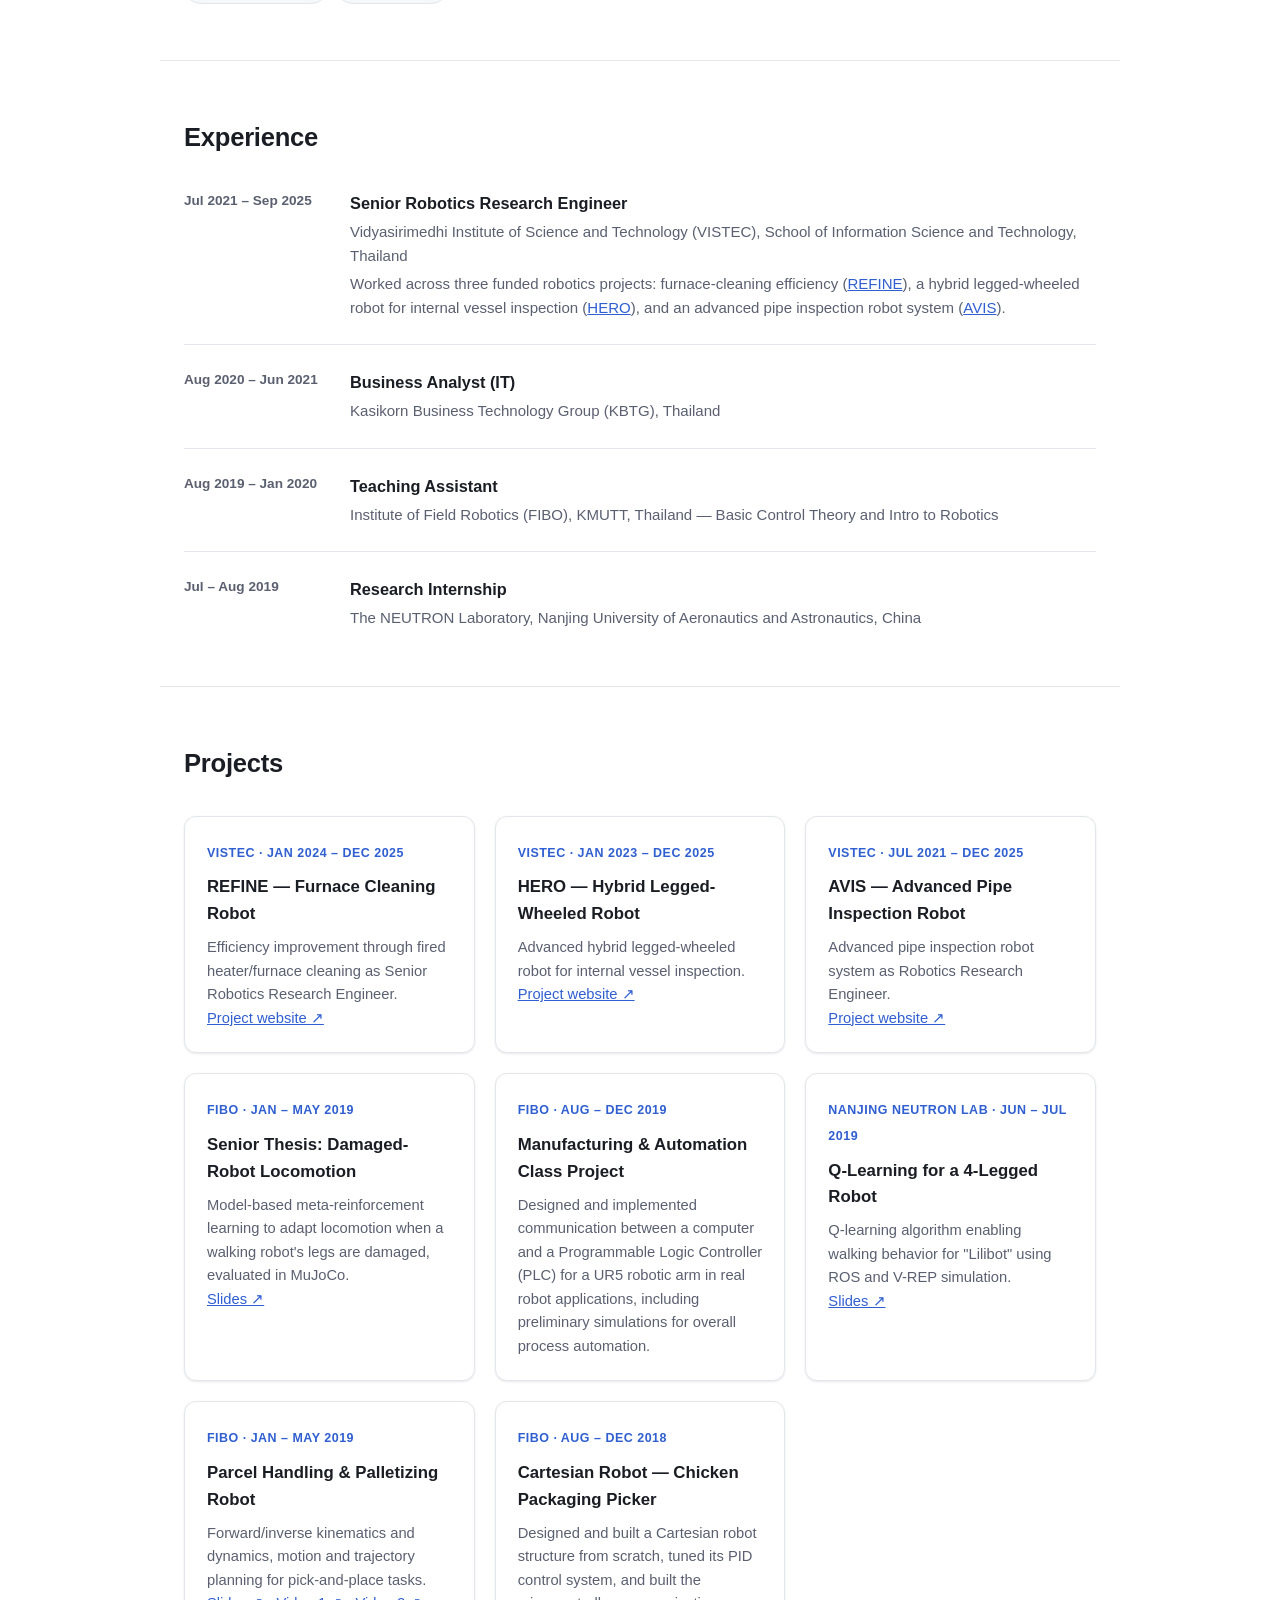
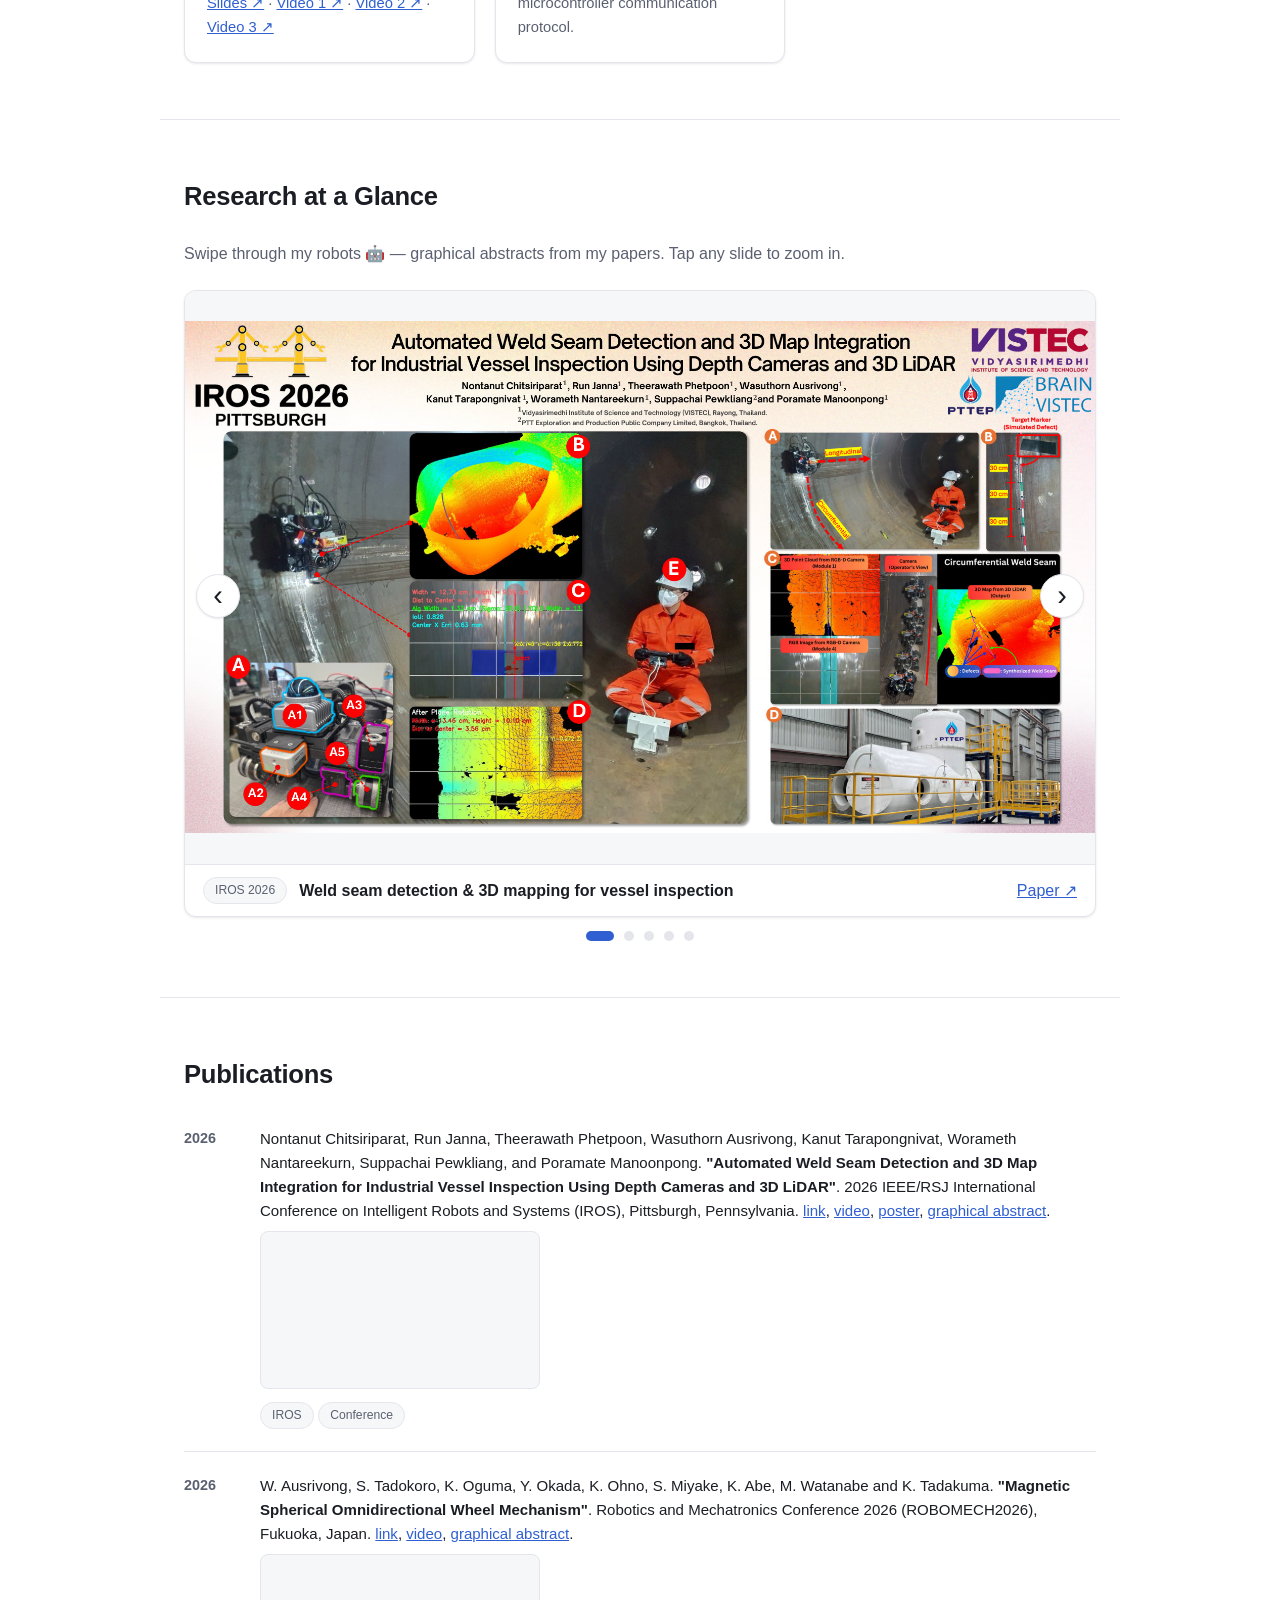
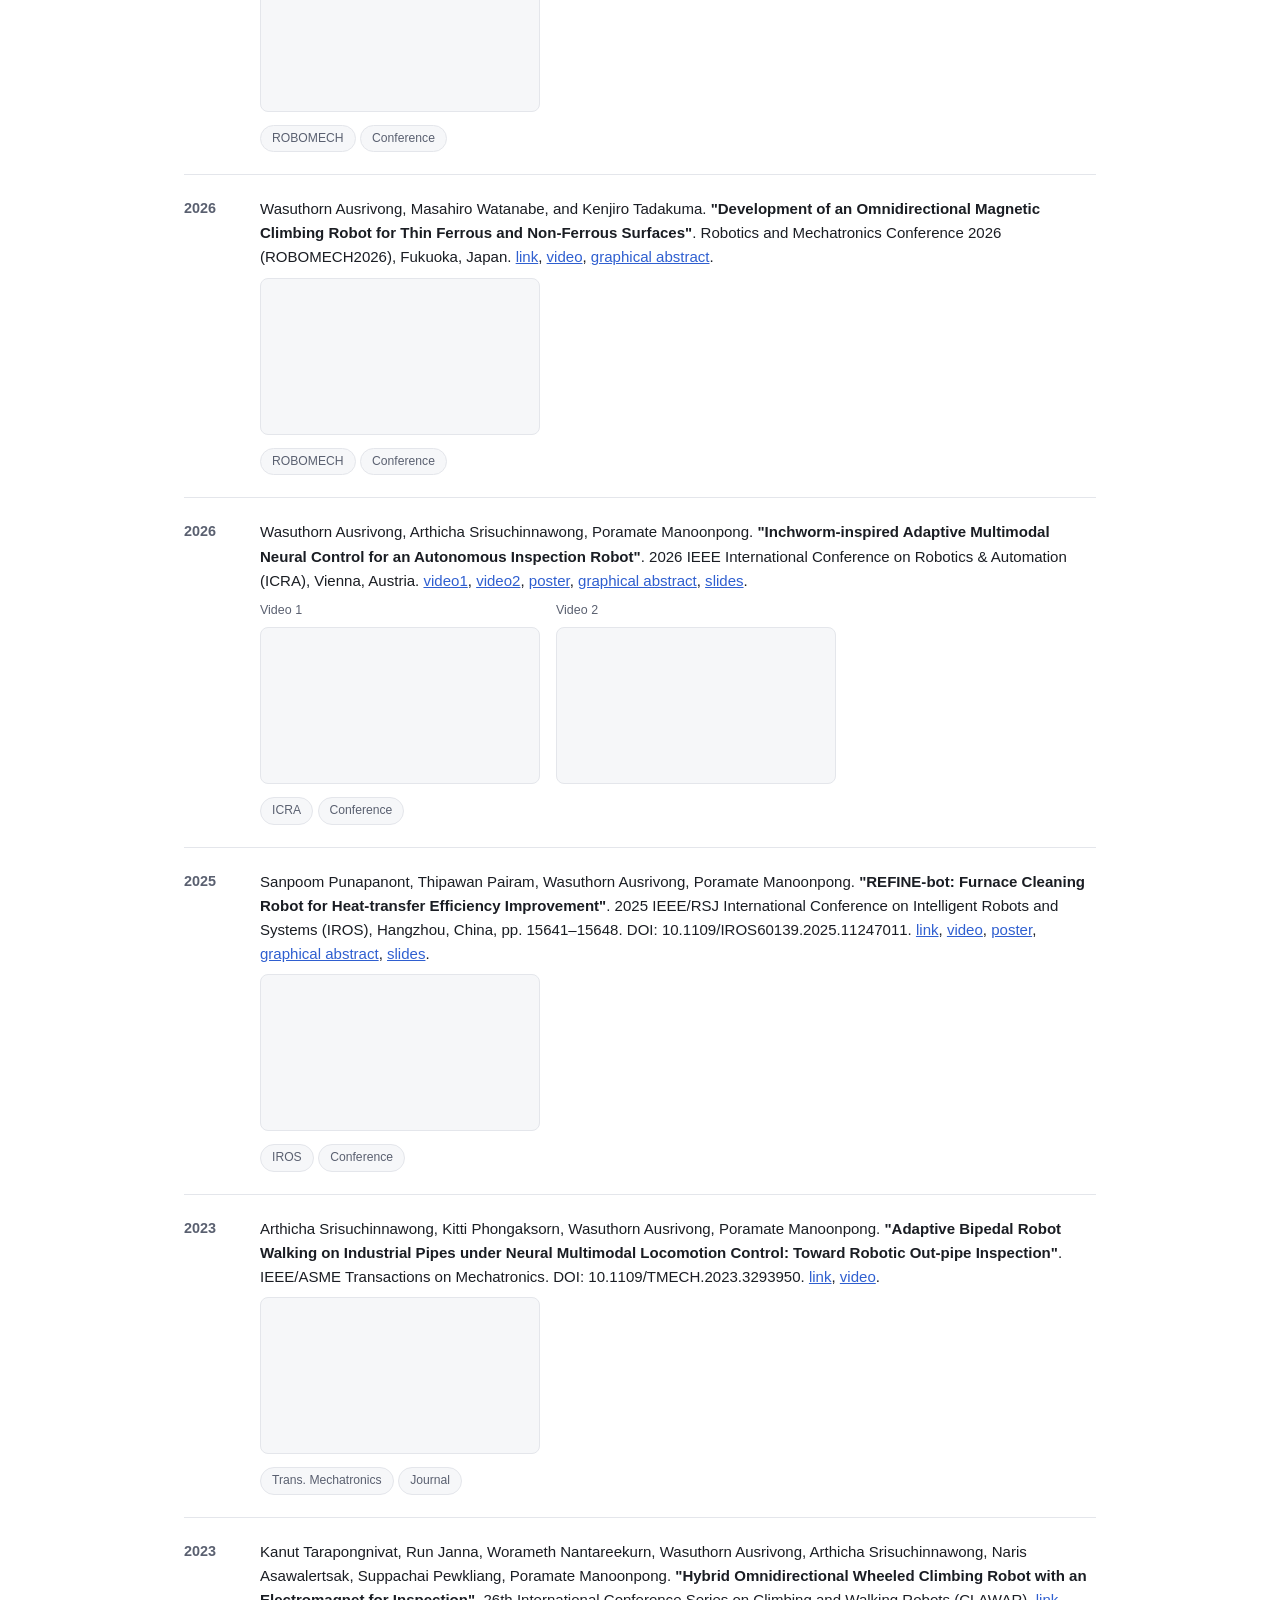
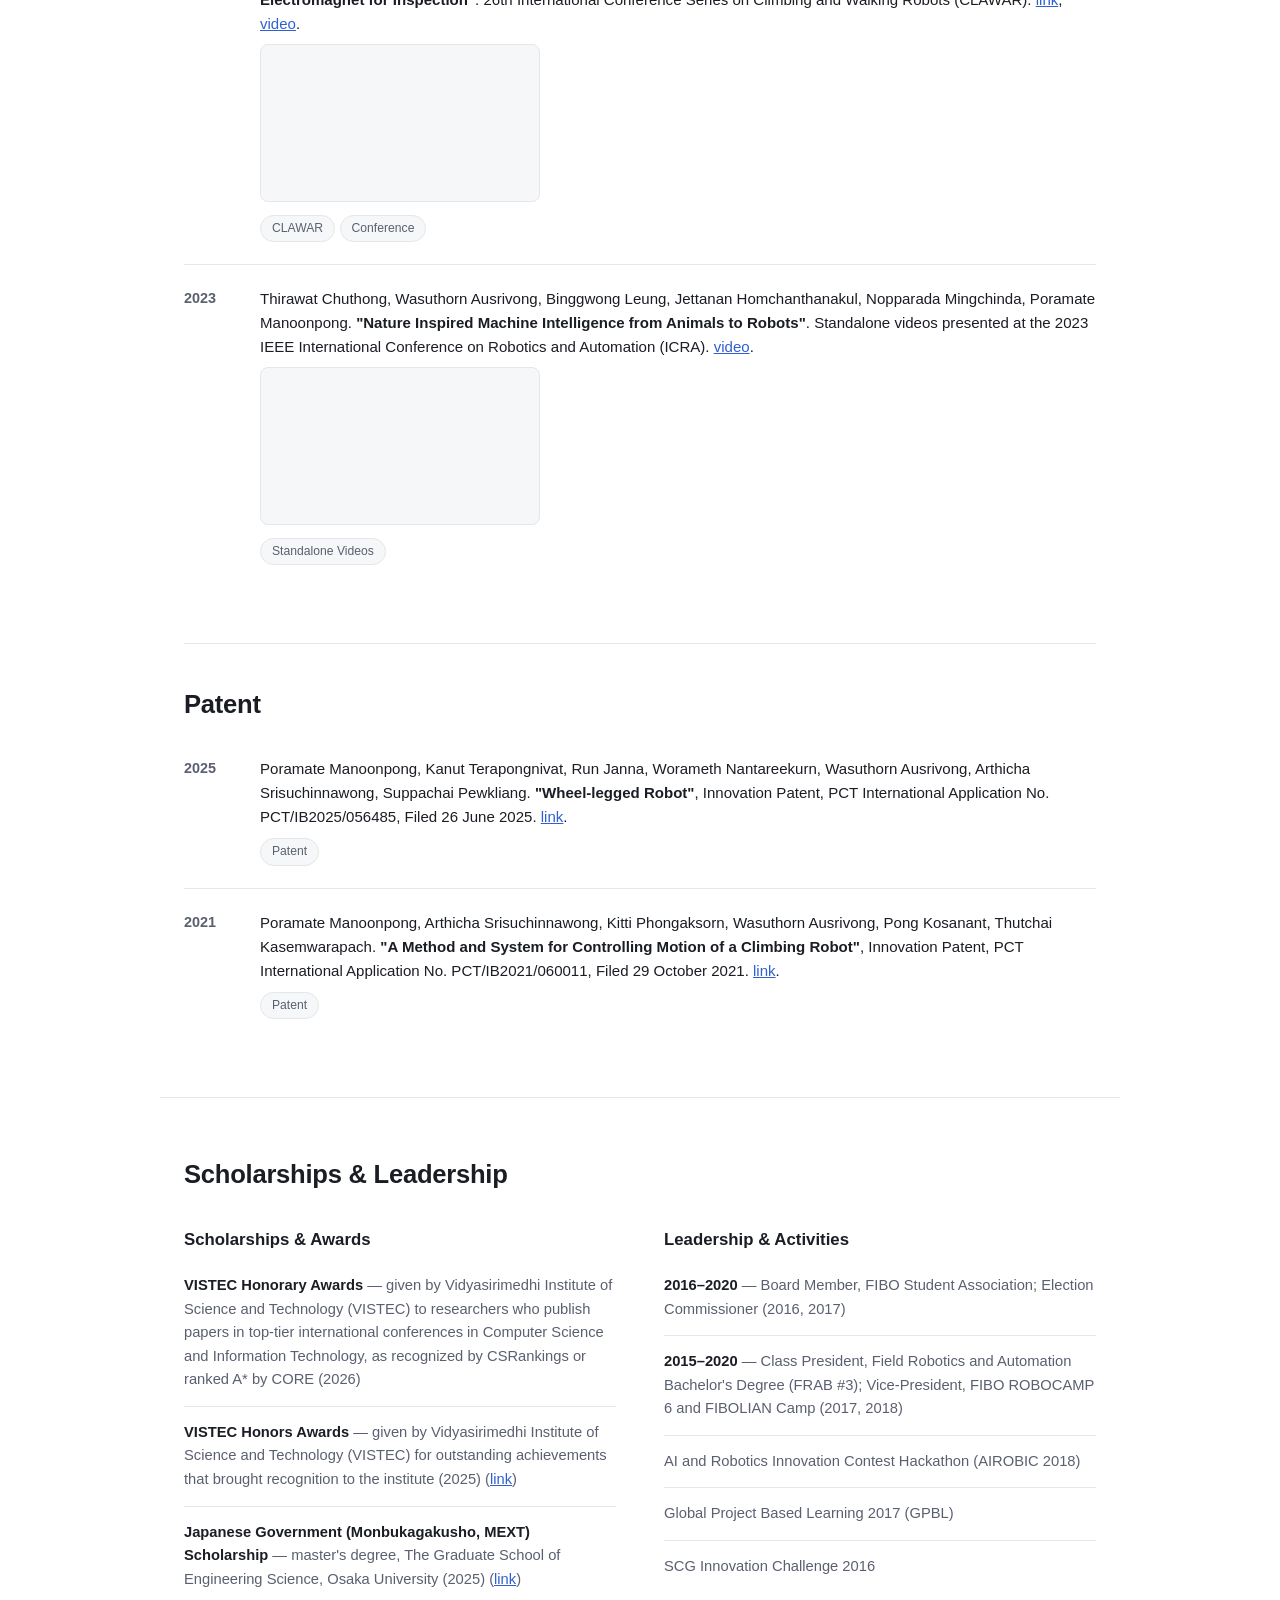
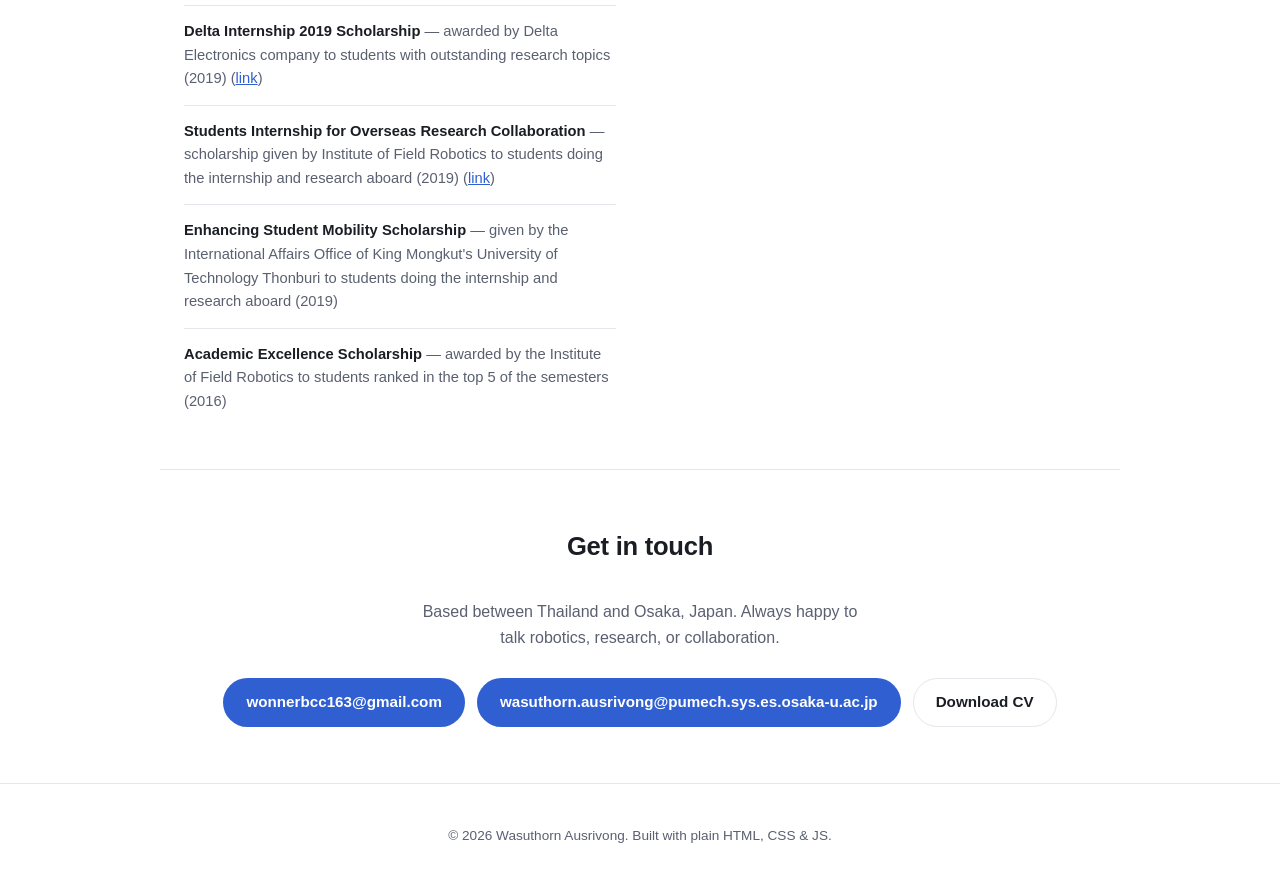
==== commit 07405f17: "Fix carousel images not loading; switch to single-window auto-fade slider Co-Authored-By: Claude Son" ====
--- a/index.html
+++ b/index.html
@@ -252,10 +252,10 @@
     <h2>Research at a Glance</h2>
     <p class="gallery-tagline">Swipe through my robots 🤖 — graphical abstracts from my papers. Tap any slide to zoom in.</p>
     <div class="carousel" id="carousel" role="region" aria-roledescription="carousel" aria-label="Graphical abstracts">
-      <div class="carousel-track" id="carouselTrack">
+      <div class="carousel-window" id="carouselTrack">
         <figure class="slide" aria-roledescription="slide">
           <button type="button" class="slide-img" aria-label="Zoom in: weld seam detection graphical abstract">
-            <img src="assets/abstracts/iros2026.jpg" alt="Graphical abstract of the IROS 2026 paper on automated weld seam detection and 3D map integration for industrial vessel inspection" loading="lazy" width="1800" height="1013">
+            <img src="assets/abstracts/iros2026.jpg" alt="Graphical abstract of the IROS 2026 paper on automated weld seam detection and 3D map integration for industrial vessel inspection" width="1800" height="1013">
           </button>
           <figcaption>
             <span class="pub-type">IROS 2026</span>
@@ -265,7 +265,7 @@
         </figure>
         <figure class="slide" aria-roledescription="slide">
           <button type="button" class="slide-img" aria-label="Zoom in: Magnetic Spherical Omnidirectional Wheel poster">
-            <img src="assets/abstracts/robomech-wheel.jpg" alt="Poster for the ROBOMECH2026 paper on the magnetic spherical omnidirectional wheel mechanism" loading="lazy" width="1800" height="1274">
+            <img src="assets/abstracts/robomech-wheel.jpg" alt="Poster for the ROBOMECH2026 paper on the magnetic spherical omnidirectional wheel mechanism" width="1800" height="1274">
           </button>
           <figcaption>
             <span class="pub-type">ROBOMECH 2026</span>
@@ -275,7 +275,7 @@
         </figure>
         <figure class="slide" aria-roledescription="slide">
           <button type="button" class="slide-img" aria-label="Zoom in: Omnidirectional Magnetic Climbing Robot poster">
-            <img src="assets/abstracts/robomech-climber.jpg" alt="Poster for the ROBOMECH2026 paper on an omnidirectional magnetic climbing robot for thin ferrous and non-ferrous surfaces" loading="lazy" width="1800" height="1274">
+            <img src="assets/abstracts/robomech-climber.jpg" alt="Poster for the ROBOMECH2026 paper on an omnidirectional magnetic climbing robot for thin ferrous and non-ferrous surfaces" width="1800" height="1274">
           </button>
           <figcaption>
             <span class="pub-type">ROBOMECH 2026</span>
@@ -285,7 +285,7 @@
         </figure>
         <figure class="slide" aria-roledescription="slide">
           <button type="button" class="slide-img" aria-label="Zoom in: Inchworm-inspired neural control graphical abstract">
-            <img src="assets/abstracts/icra2026.jpg" alt="Graphical abstract of the ICRA 2026 paper on inchworm-inspired adaptive multimodal neural control for an autonomous inspection robot" loading="lazy" width="1800" height="1013">
+            <img src="assets/abstracts/icra2026.jpg" alt="Graphical abstract of the ICRA 2026 paper on inchworm-inspired adaptive multimodal neural control for an autonomous inspection robot" width="1800" height="1013">
           </button>
           <figcaption>
             <span class="pub-type">ICRA 2026</span>
@@ -295,7 +295,7 @@
         </figure>
         <figure class="slide" aria-roledescription="slide">
           <button type="button" class="slide-img" aria-label="Zoom in: REFINE-bot graphical abstract">
-            <img src="assets/abstracts/iros2025.jpg" alt="Graphical abstract of the IROS 2025 paper on REFINE-bot, a furnace cleaning robot" loading="lazy" width="1800" height="1013">
+            <img src="assets/abstracts/iros2025.jpg" alt="Graphical abstract of the IROS 2025 paper on REFINE-bot, a furnace cleaning robot" width="1800" height="1013">
           </button>
           <figcaption>
             <span class="pub-type">IROS 2025</span>
--- a/style.css
+++ b/style.css
@@ -431,32 +431,36 @@
 /* Research at a Glance carousel */
 .gallery-tagline { color: var(--text-muted); margin: -8px 0 24px; }
 .carousel { position: relative; }
-.carousel-track {
-  display: flex;
-  gap: 16px;
-  overflow-x: auto;
-  scroll-snap-type: x mandatory;
-  scroll-behavior: smooth;
-  scrollbar-width: none;
-  padding: 8px 2px 12px;
-}
-.carousel-track::-webkit-scrollbar { display: none; }
-.slide {
-  flex: 0 0 100%;
-  margin: 0;
-  scroll-snap-align: center;
+.carousel-window {
+  position: relative;
+  aspect-ratio: 16 / 11;
   background: var(--card-bg);
   border: 1px solid var(--border);
   border-radius: var(--radius);
   box-shadow: var(--shadow);
   overflow: hidden;
-  transition: transform 0.25s ease, box-shadow 0.25s ease;
-}
-.slide:hover { transform: translateY(-4px) rotate(-0.4deg); box-shadow: 0 10px 24px rgba(16, 24, 40, 0.16); }
+}
+.slide {
+  position: absolute;
+  inset: 0;
+  margin: 0;
+  display: flex;
+  flex-direction: column;
+  opacity: 0;
+  visibility: hidden;
+  transform: scale(0.98);
+  transition: opacity 0.6s ease, transform 0.6s ease, visibility 0s linear 0.6s;
+}
+.slide.is-active {
+  opacity: 1;
+  visibility: visible;
+  transform: none;
+  transition: opacity 0.6s ease, transform 0.6s ease;
+}
 .slide-img {
-  display: block;
+  flex: 1 1 0;
+  min-height: 0;
   width: 100%;
-  aspect-ratio: 16 / 10;
   padding: 0;
   border: 0;
   background: var(--bg-alt);
@@ -467,13 +471,15 @@
   display: flex;
   align-items: center;
   flex-wrap: wrap;
-  gap: 8px 12px;
-  padding: 14px 18px;
-}
-.slide figcaption strong { flex: 1 1 240px; }
+  gap: 4px 12px;
+  padding: 12px 18px;
+  border-top: 1px solid var(--border);
+}
+.slide figcaption strong { flex: 1 1 220px; }
 .carousel-btn {
   position: absolute;
-  top: calc(50% - 40px);
+  top: calc(50% - 30px);
+  z-index: 2;
   width: 44px;
   height: 44px;
   border-radius: 50%;
@@ -487,8 +493,8 @@
   transition: transform 0.15s ease, background 0.15s ease;
 }
 .carousel-btn:hover { background: var(--accent); color: var(--accent-contrast); transform: scale(1.1); }
-.carousel-prev { left: -12px; }
-.carousel-next { right: -12px; }
+.carousel-prev { left: 12px; }
+.carousel-next { right: 12px; }
 .carousel-dots { display: flex; justify-content: center; gap: 10px; margin-top: 14px; }
 .carousel-dots button {
   width: 10px;
@@ -518,12 +524,11 @@
   cursor: pointer;
 }
 @media (max-width: 600px) {
-  .carousel-prev { left: 4px; }
-  .carousel-next { right: 4px; }
-  .carousel-btn { width: 38px; height: 38px; }
+  .carousel-window { aspect-ratio: 4 / 3.4; }
+  .carousel-btn { width: 36px; height: 36px; font-size: 1.5rem; }
+  .carousel-prev { left: 6px; }
+  .carousel-next { right: 6px; }
 }
 @media (prefers-reduced-motion: reduce) {
-  .carousel-track { scroll-behavior: auto; }
-  .slide, .carousel-btn { transition: none; }
-  .slide:hover { transform: none; }
-}
+  .slide, .slide.is-active { transition: none; transform: none; }
+}
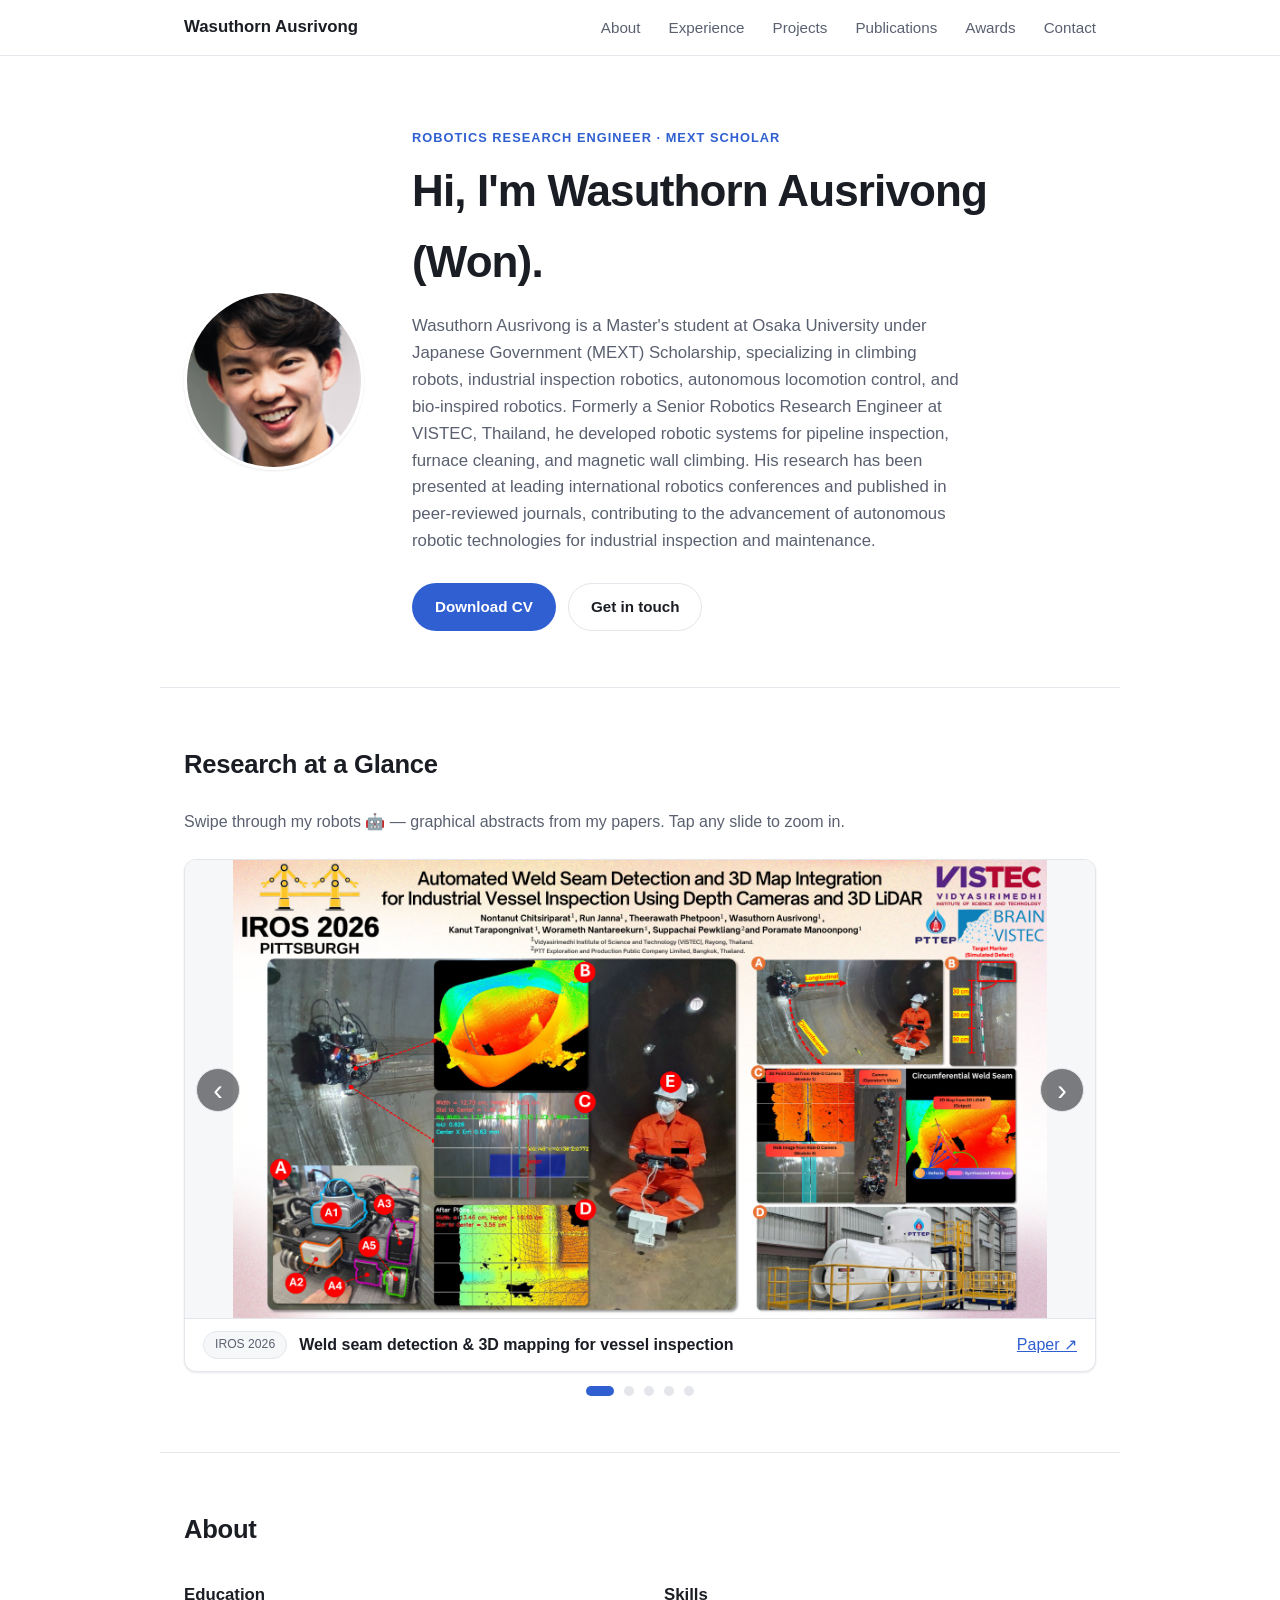
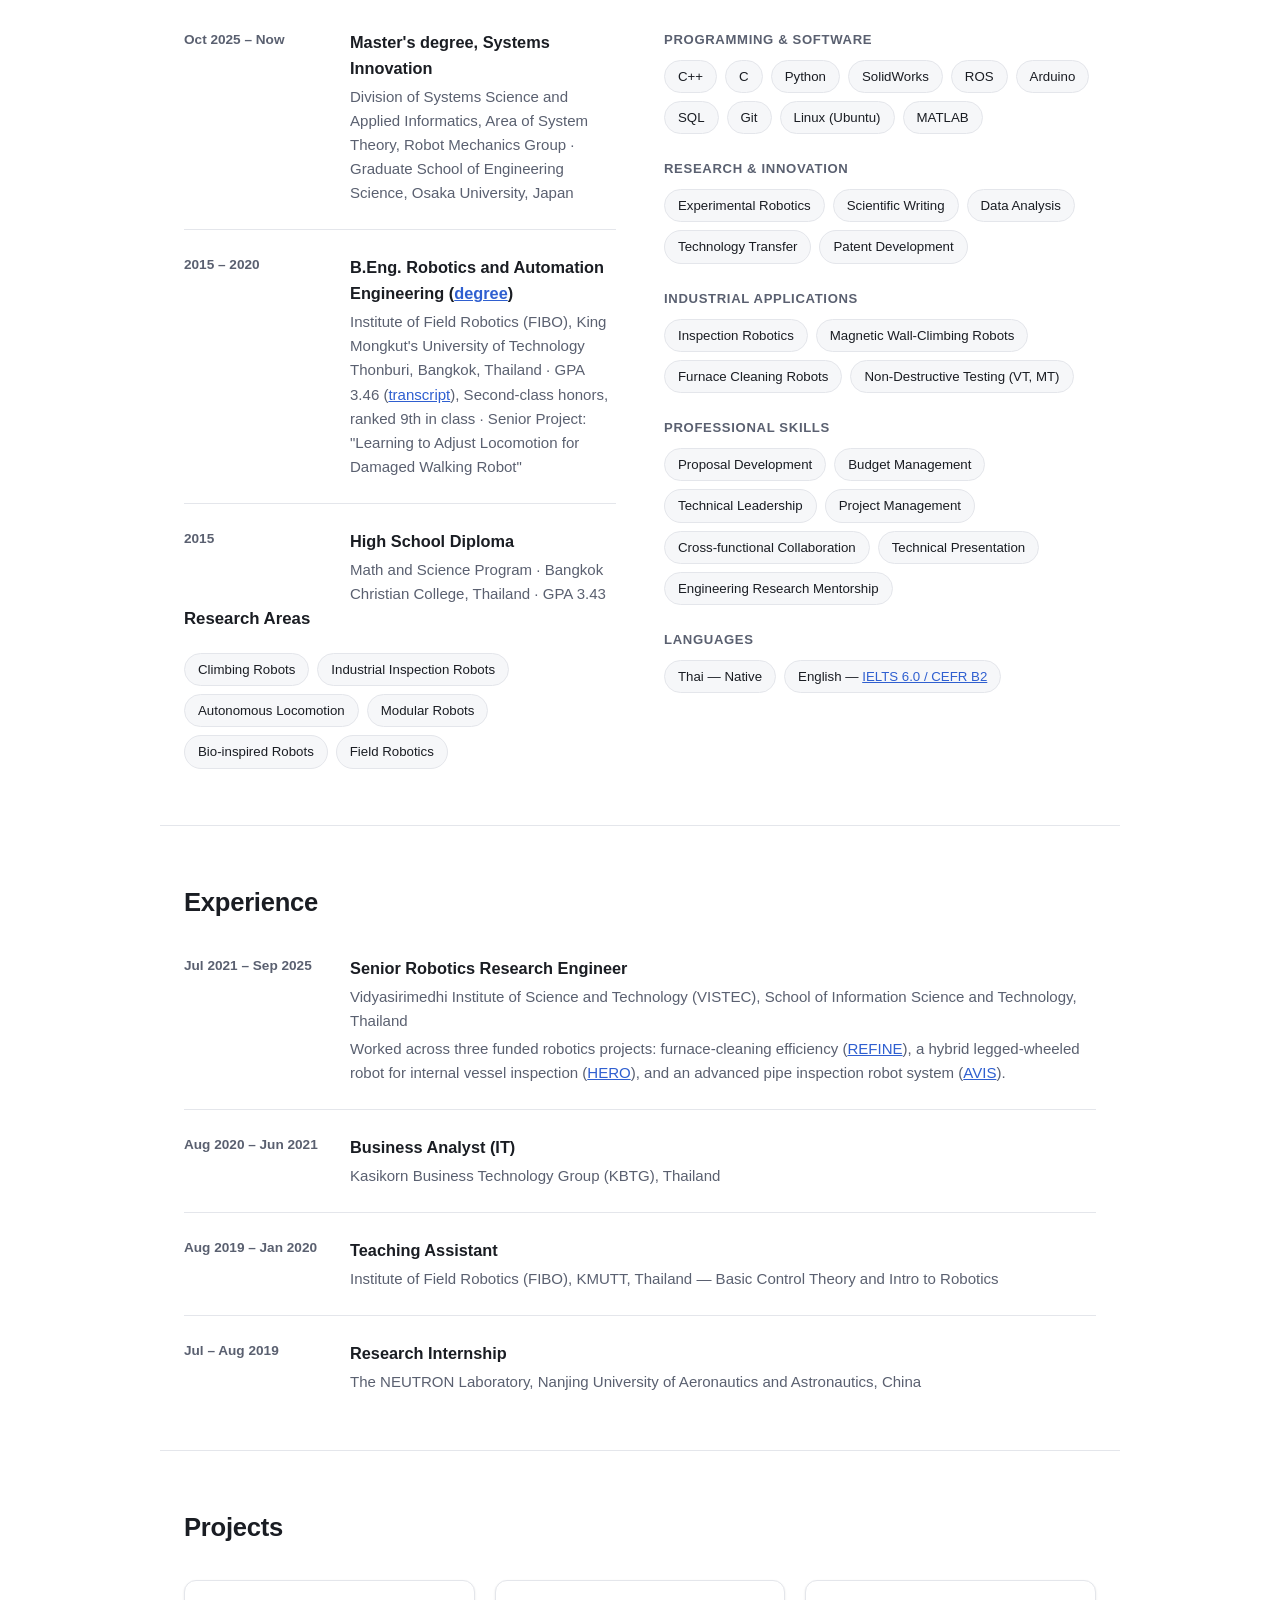
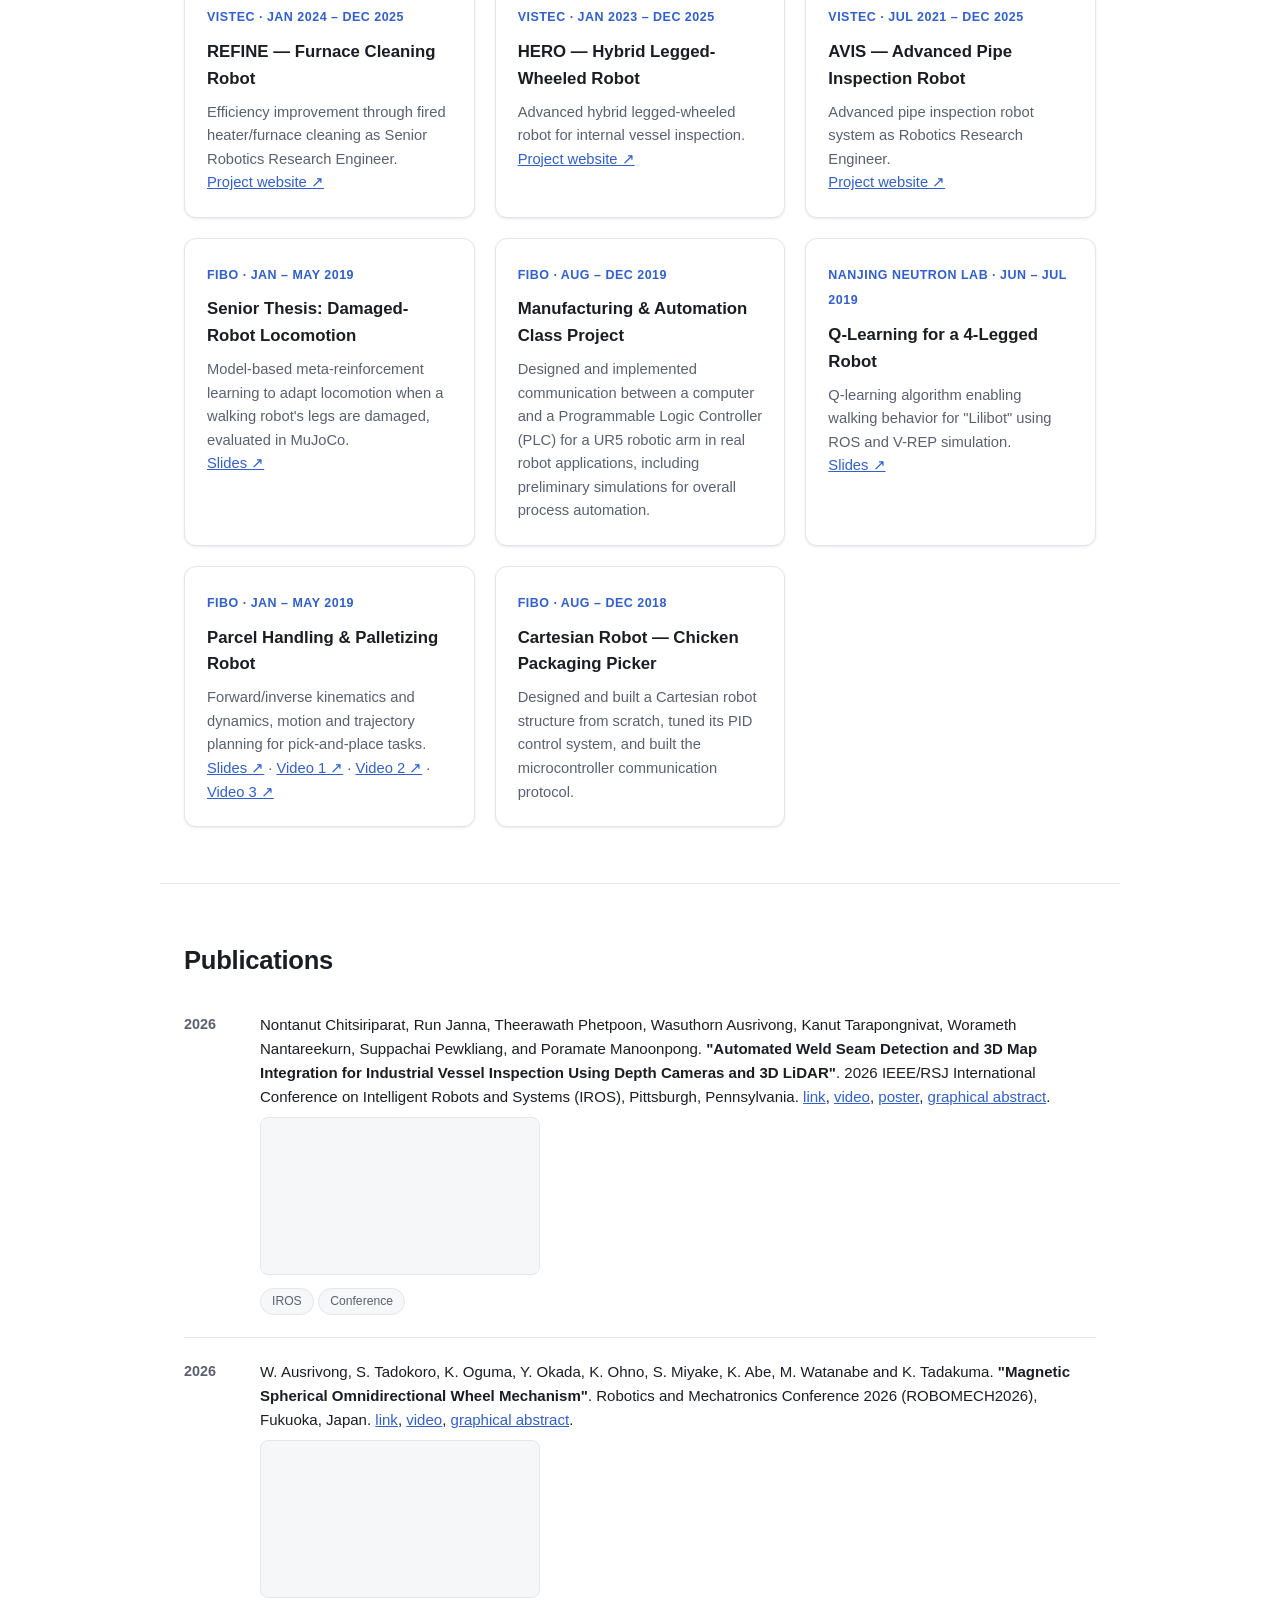
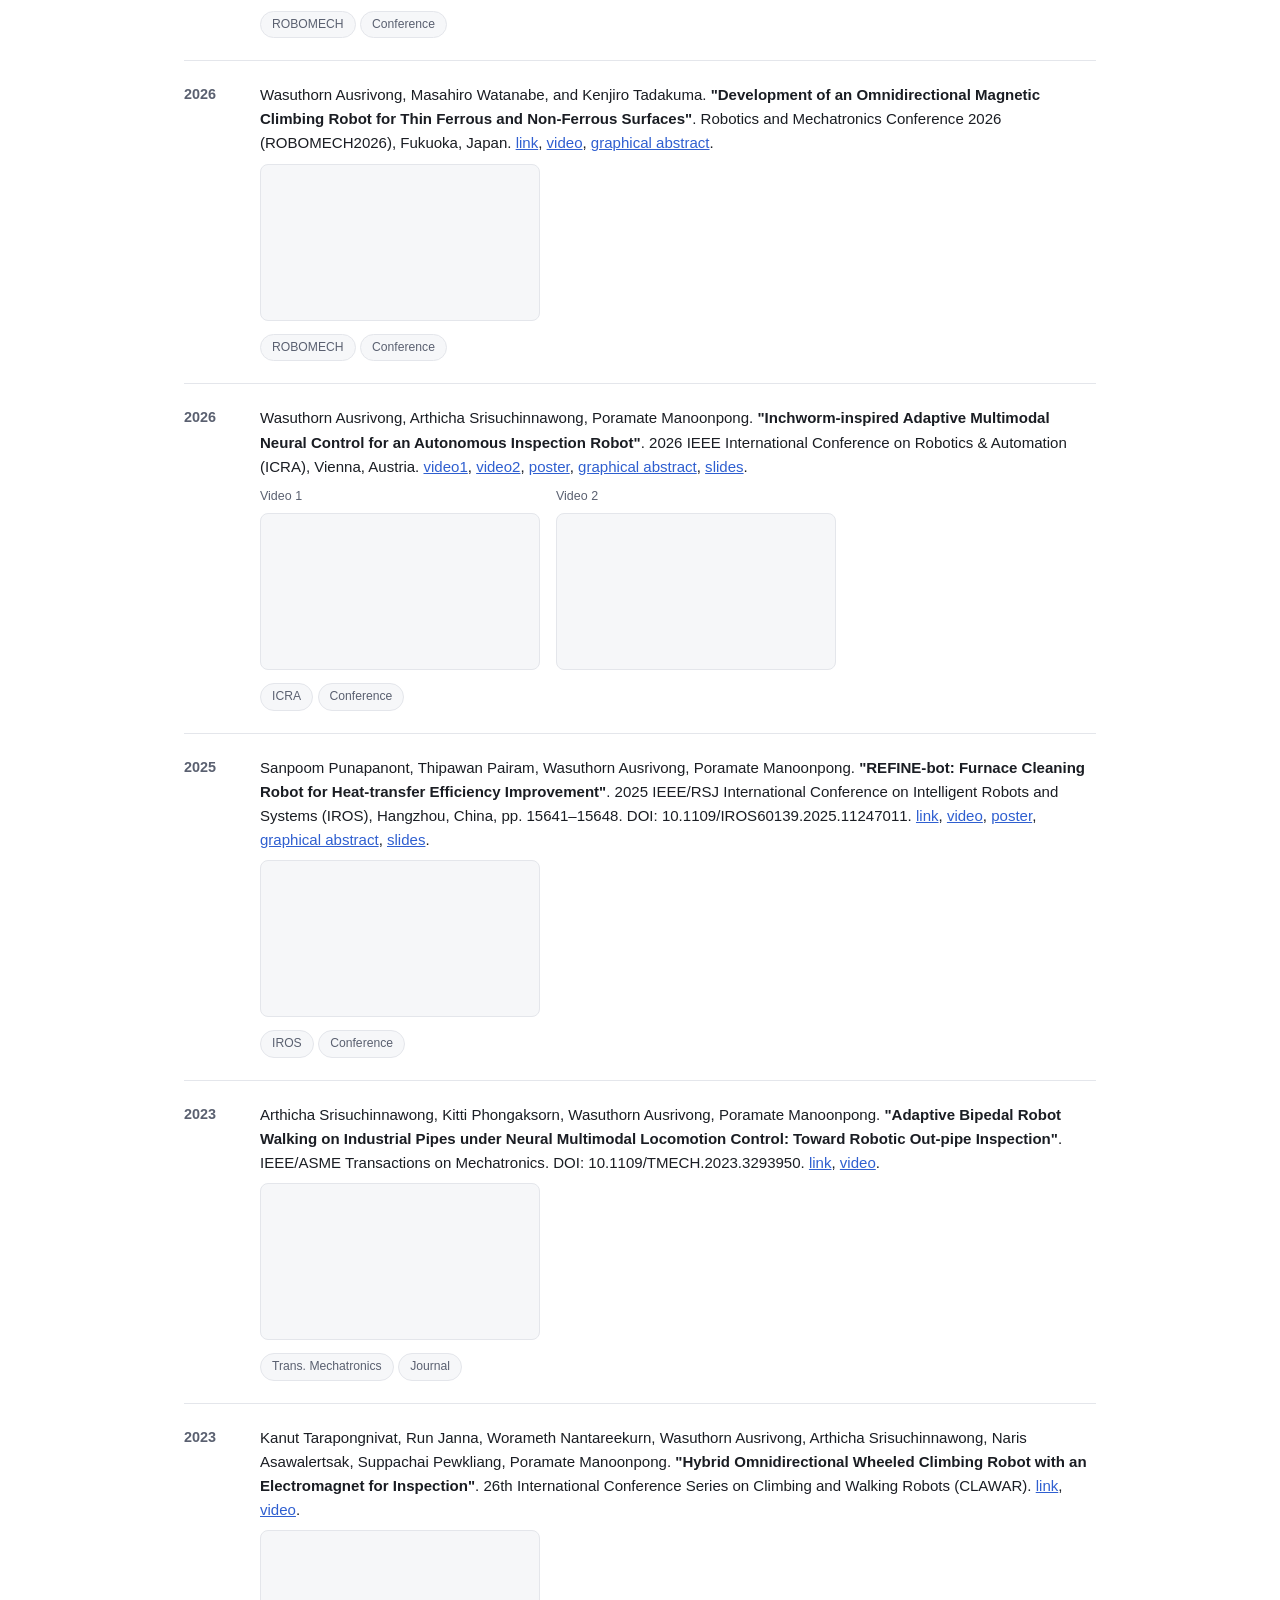
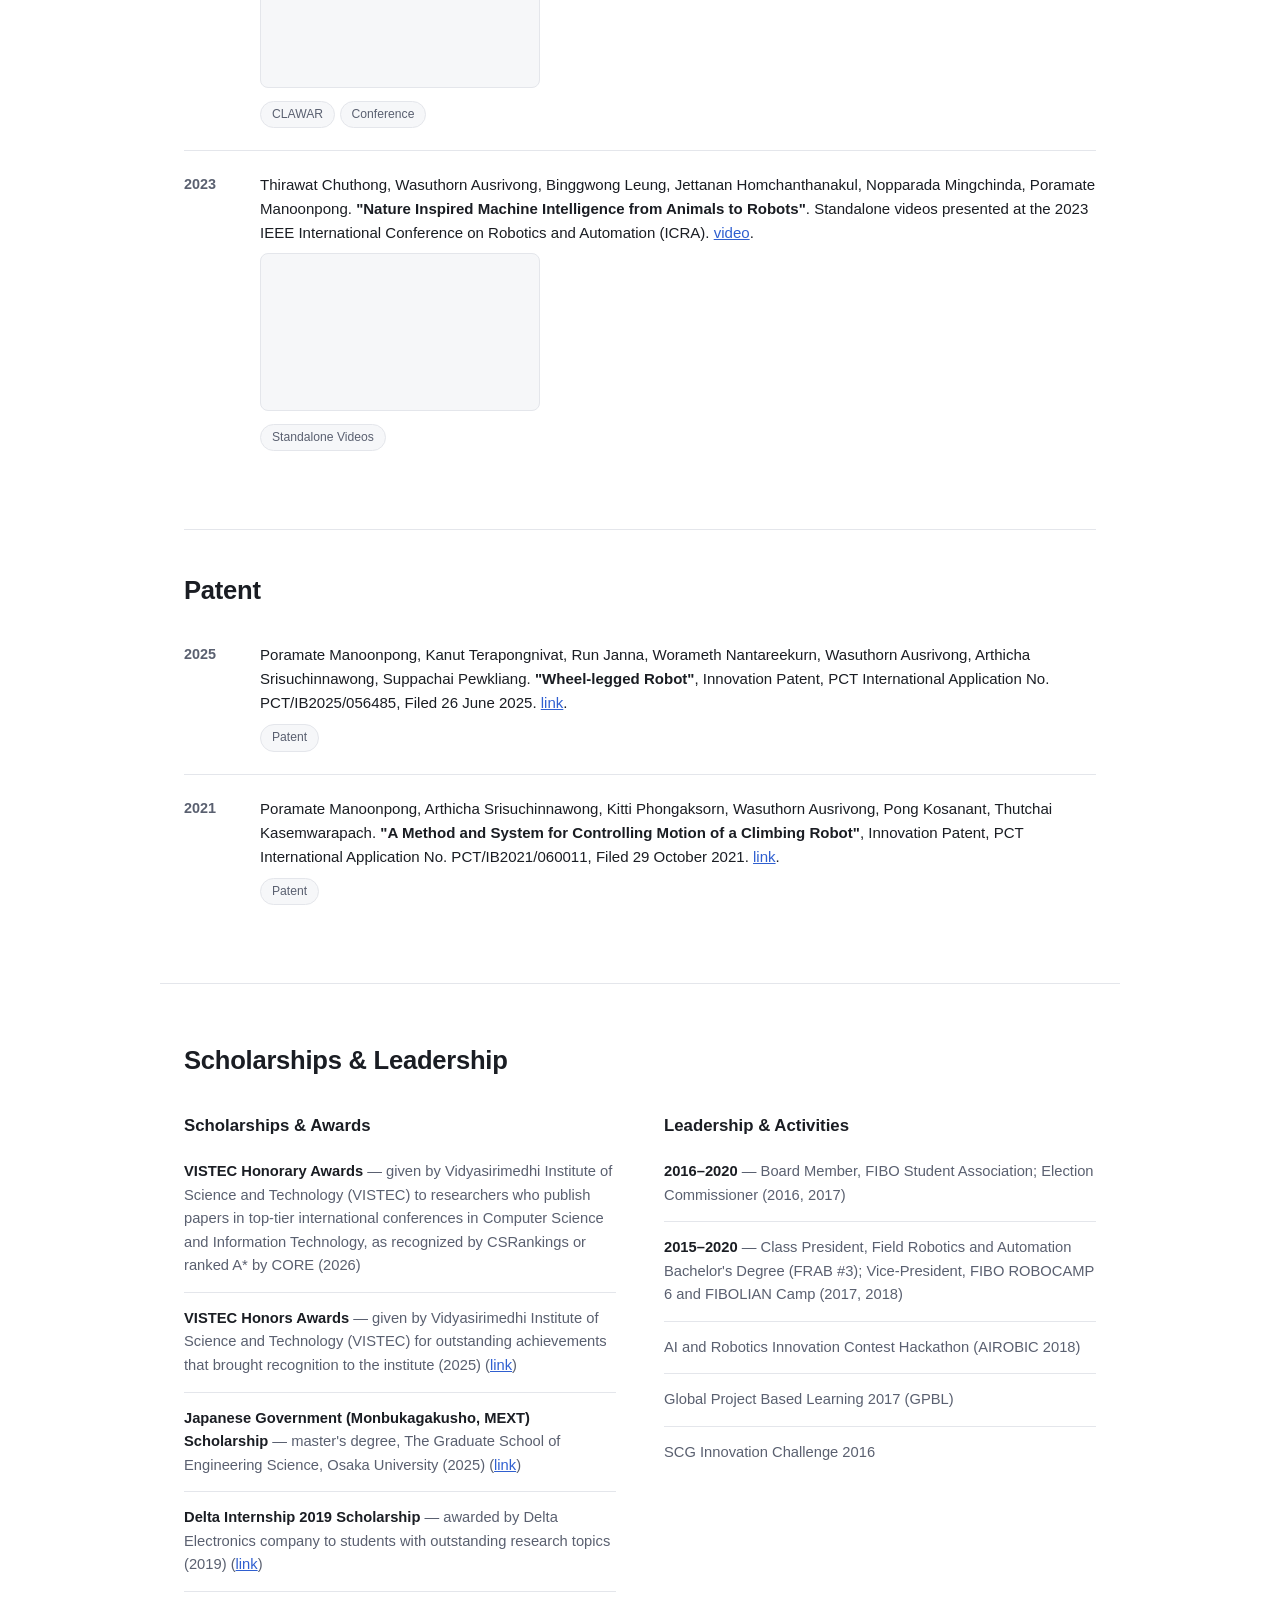
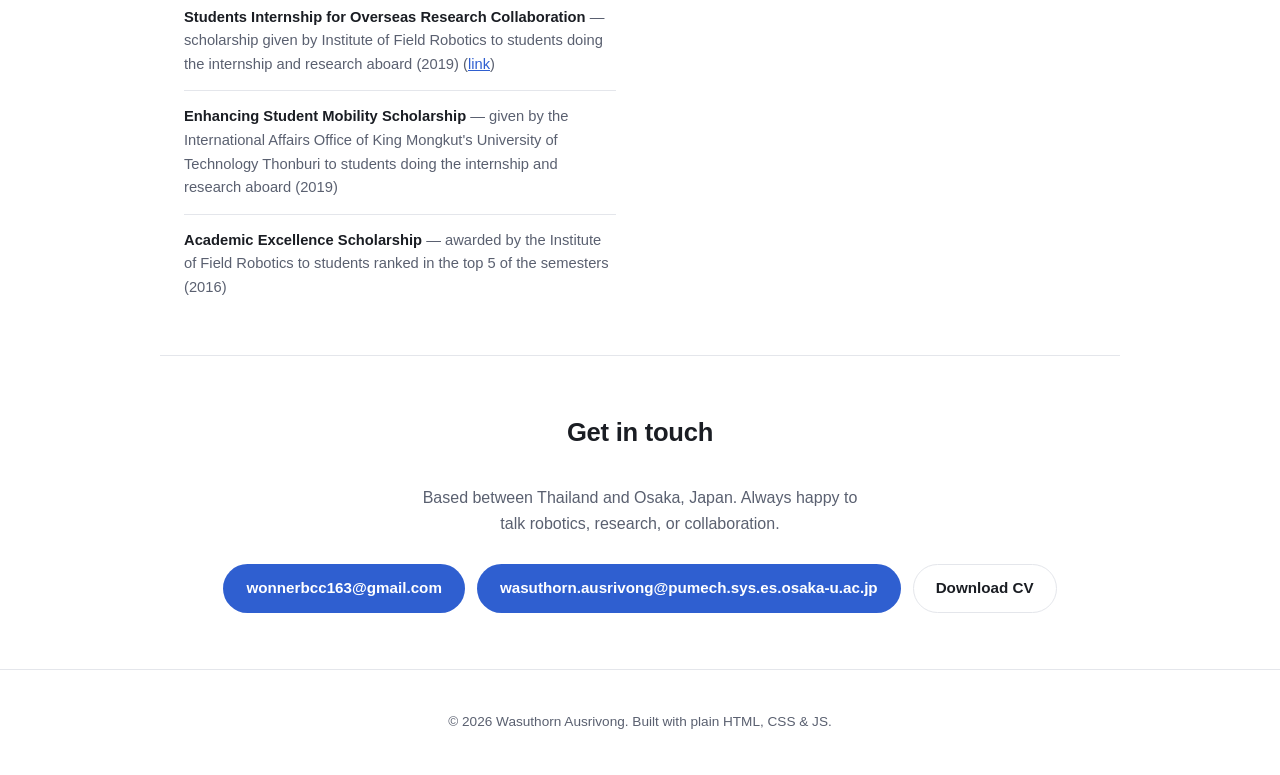
==== commit 4adfba49: "Move Research at a Glance above About Co-Authored-By: Claude Sonnet 5.5 <noreply@anthropic.com>" ====
--- a/index.html
+++ b/index.html
@@ -55,196 +55,6 @@
         <a class="btn btn-primary" href="assets/Wasuthorn_Ausrivong_CV.pdf" download>Download CV</a>
         <a class="btn btn-outline" href="#contact">Get in touch</a>
       </div>
-    </div>
-  </section>
-
-  <section id="about" class="section container">
-    <h2>About</h2>
-    <div class="about-grid">
-      <div>
-        <h3>Education</h3>
-        <ul class="timeline">
-          <li>
-            <span class="timeline-date">Oct 2025 – Now</span>
-            <div>
-              <strong>Master's degree, Systems Innovation</strong>
-              <p>Division of Systems Science and Applied Informatics, Area of System Theory, Robot Mechanics Group &middot; Graduate School of Engineering Science, Osaka University, Japan</p>
-            </div>
-          </li>
-          <li>
-            <span class="timeline-date">2015 – 2020</span>
-            <div>
-              <strong>B.Eng. Robotics and Automation Engineering (<a href="https://drive.google.com/file/d/1hf1i6KvARdPvdT1qq2Go3RbhQ2aOpwfH/view?usp=sharing" target="_blank" rel="noopener">degree</a>)</strong>
-              <p>Institute of Field Robotics (FIBO), King Mongkut's University of Technology Thonburi, Bangkok, Thailand &middot; GPA 3.46 (<a href="https://drive.google.com/file/d/1HITTiTEffxJQukIbax07QEDpGxOltz2Y/view?usp=drive_link" target="_blank" rel="noopener">transcript</a>), Second-class honors, ranked 9th in class &middot; Senior Project: "Learning to Adjust Locomotion for Damaged Walking Robot"</p>
-            </div>
-          </li>
-          <li>
-            <span class="timeline-date">2015</span>
-            <div>
-              <strong>High School Diploma</strong>
-              <p>Math and Science Program &middot; Bangkok Christian College, Thailand &middot; GPA 3.43</p>
-            </div>
-          </li>
-        </ul>
-
-        <h3 class="sub-heading">Research Areas</h3>
-        <div class="tags">
-          <span class="tag">Climbing Robots</span>
-          <span class="tag">Industrial Inspection Robots</span>
-          <span class="tag">Autonomous Locomotion</span>
-          <span class="tag">Modular Robots</span>
-          <span class="tag">Bio-inspired Robots</span>
-          <span class="tag">Field Robotics</span>
-        </div>
-      </div>
-      <div>
-        <h3>Skills</h3>
-        <div class="tag-group">
-          <h4>Programming &amp; Software</h4>
-          <div class="tags">
-            <span class="tag">C++</span>
-            <span class="tag">C</span>
-            <span class="tag">Python</span>
-            <span class="tag">SolidWorks</span>
-            <span class="tag">ROS</span>
-            <span class="tag">Arduino</span>
-            <span class="tag">SQL</span>
-            <span class="tag">Git</span>
-            <span class="tag">Linux (Ubuntu)</span>
-            <span class="tag">MATLAB</span>
-          </div>
-        </div>
-        <div class="tag-group">
-          <h4>Research &amp; Innovation</h4>
-          <div class="tags">
-            <span class="tag">Experimental Robotics</span>
-            <span class="tag">Scientific Writing</span>
-            <span class="tag">Data Analysis</span>
-            <span class="tag">Technology Transfer</span>
-            <span class="tag">Patent Development</span>
-          </div>
-        </div>
-        <div class="tag-group">
-          <h4>Industrial Applications</h4>
-          <div class="tags">
-            <span class="tag">Inspection Robotics</span>
-            <span class="tag">Magnetic Wall-Climbing Robots</span>
-            <span class="tag">Furnace Cleaning Robots</span>
-            <span class="tag">Non-Destructive Testing (VT, MT)</span>
-          </div>
-        </div>
-        <div class="tag-group">
-          <h4>Professional Skills</h4>
-          <div class="tags">
-            <span class="tag">Proposal Development</span>
-            <span class="tag">Budget Management</span>
-            <span class="tag">Technical Leadership</span>
-            <span class="tag">Project Management</span>
-            <span class="tag">Cross-functional Collaboration</span>
-            <span class="tag">Technical Presentation</span>
-            <span class="tag">Engineering Research Mentorship</span>
-          </div>
-        </div>
-        <div class="tag-group">
-          <h4>Languages</h4>
-          <div class="tags">
-            <span class="tag">Thai — Native</span>
-            <span class="tag">English — <a href="https://drive.google.com/file/d/1XiFzoaEWwDT2Z6JwB0Tb7yc7A7TIQKQK/view?usp=sharing" target="_blank" rel="noopener">IELTS 6.0 / CEFR B2</a></span>
-          </div>
-        </div>
-      </div>
-    </div>
-  </section>
-
-  <section id="experience" class="section container">
-    <h2>Experience</h2>
-    <ul class="timeline">
-      <li>
-        <span class="timeline-date">Jul 2021 – Sep 2025</span>
-        <div>
-          <strong>Senior Robotics Research Engineer</strong>
-          <p>Vidyasirimedhi Institute of Science and Technology (VISTEC), School of Information Science and Technology, Thailand</p>
-          <p>Worked across three funded robotics projects: furnace-cleaning efficiency (<a href="https://brain.vistec.ac.th/research/projects/trl-1-3/refine-project/" target="_blank" rel="noopener">REFINE</a>), a hybrid legged-wheeled robot for internal vessel inspection (<a href="https://brain.vistec.ac.th/research/projects/trl-4-6/hero-project/" target="_blank" rel="noopener">HERO</a>), and an advanced pipe inspection robot system (<a href="https://brain.vistec.ac.th/research/projects/trl-4-6/avis/" target="_blank" rel="noopener">AVIS</a>).</p>
-        </div>
-      </li>
-      <li>
-        <span class="timeline-date">Aug 2020 – Jun 2021</span>
-        <div>
-          <strong>Business Analyst (IT)</strong>
-          <p>Kasikorn Business Technology Group (KBTG), Thailand</p>
-        </div>
-      </li>
-      <li>
-        <span class="timeline-date">Aug 2019 – Jan 2020</span>
-        <div>
-          <strong>Teaching Assistant</strong>
-          <p>Institute of Field Robotics (FIBO), KMUTT, Thailand — Basic Control Theory and Intro to Robotics</p>
-        </div>
-      </li>
-      <li>
-        <span class="timeline-date">Jul – Aug 2019</span>
-        <div>
-          <strong>Research Internship</strong>
-          <p>The NEUTRON Laboratory, Nanjing University of Aeronautics and Astronautics, China</p>
-        </div>
-      </li>
-    </ul>
-  </section>
-
-  <section id="projects" class="section container">
-    <h2>Projects</h2>
-    <div class="card-grid">
-      <article class="card">
-        <span class="card-tag">VISTEC · Jan 2024 – Dec 2025</span>
-        <h3>REFINE — Furnace Cleaning Robot</h3>
-        <p>Efficiency improvement through fired heater/furnace cleaning as Senior Robotics Research Engineer.</p>
-        <p><a href="https://brain.vistec.ac.th/research/projects/trl-1-3/refine-project/" target="_blank" rel="noopener">Project website ↗</a></p>
-      </article>
-      <article class="card">
-        <span class="card-tag">VISTEC · Jan 2023 – Dec 2025</span>
-        <h3>HERO — Hybrid Legged-Wheeled Robot</h3>
-        <p>Advanced hybrid legged-wheeled robot for internal vessel inspection.</p>
-        <p><a href="https://brain.vistec.ac.th/research/projects/trl-4-6/hero-project/" target="_blank" rel="noopener">Project website ↗</a></p>
-      </article>
-      <article class="card">
-        <span class="card-tag">VISTEC · Jul 2021 – Dec 2025</span>
-        <h3>AVIS — Advanced Pipe Inspection Robot</h3>
-        <p>Advanced pipe inspection robot system as Robotics Research Engineer.</p>
-        <p><a href="https://brain.vistec.ac.th/research/projects/trl-4-6/avis/" target="_blank" rel="noopener">Project website ↗</a></p>
-      </article>
-      <article class="card">
-        <span class="card-tag">FIBO · Jan – May 2019</span>
-        <h3>Senior Thesis: Damaged-Robot Locomotion</h3>
-        <p>Model-based meta-reinforcement learning to adapt locomotion when a walking robot's legs are damaged, evaluated in MuJoCo.</p>
-        <p><a href="https://drive.google.com/file/d/1FZgHFv74VGzjbF3T4-vKBF-JKzf0Tf9A/view?usp=sharing" target="_blank" rel="noopener">Slides ↗</a></p>
-      </article>
-      <article class="card">
-        <span class="card-tag">FIBO · Aug – Dec 2019</span>
-        <h3>Manufacturing &amp; Automation Class Project</h3>
-        <p>Designed and implemented communication between a computer and a Programmable Logic Controller (PLC) for a UR5 robotic arm in real robot applications, including preliminary simulations for overall process automation.</p>
-      </article>
-      <article class="card">
-        <span class="card-tag">Nanjing NEUTRON Lab · Jun – Jul 2019</span>
-        <h3>Q-Learning for a 4-Legged Robot</h3>
-        <p>Q-learning algorithm enabling walking behavior for "Lilibot" using ROS and V-REP simulation.</p>
-        <p><a href="https://drive.google.com/file/d/1TO3afx3yXQ0NvcPoglGMx_HArMXo9cAd/view?usp=sharing" target="_blank" rel="noopener">Slides ↗</a></p>
-      </article>
-      <article class="card">
-        <span class="card-tag">FIBO · Jan – May 2019</span>
-        <h3>Parcel Handling &amp; Palletizing Robot</h3>
-        <p>Forward/inverse kinematics and dynamics, motion and trajectory planning for pick-and-place tasks.</p>
-        <p>
-          <a href="https://drive.google.com/file/d/1P01yfIZKG9oQmiu9DlNjEbJqh5Vdb2It/view?usp=sharing" target="_blank" rel="noopener">Slides ↗</a> ·
-          <a href="https://youtu.be/kMaxpyVDSbM?si=Y75gS8zPK2s68asw" target="_blank" rel="noopener">Video 1 ↗</a> ·
-          <a href="https://www.youtube.com/watch?v=yEeCgwJjO30" target="_blank" rel="noopener">Video 2 ↗</a> ·
-          <a href="https://drive.google.com/file/d/1VfG1lPfFUtRRVLW7-ri1mQkhP2ffDsu7/view?usp=sharing" target="_blank" rel="noopener">Video 3 ↗</a>
-        </p>
-      </article>
-      <article class="card">
-        <span class="card-tag">FIBO · Aug – Dec 2018</span>
-        <h3>Cartesian Robot — Chicken Packaging Picker</h3>
-        <p>Designed and built a Cartesian robot structure from scratch, tuned its PID control system, and built the microcontroller communication protocol.</p>
-      </article>
     </div>
   </section>
 
@@ -314,6 +124,196 @@
     </dialog>
   </section>
 
+  <section id="about" class="section container">
+    <h2>About</h2>
+    <div class="about-grid">
+      <div>
+        <h3>Education</h3>
+        <ul class="timeline">
+          <li>
+            <span class="timeline-date">Oct 2025 – Now</span>
+            <div>
+              <strong>Master's degree, Systems Innovation</strong>
+              <p>Division of Systems Science and Applied Informatics, Area of System Theory, Robot Mechanics Group &middot; Graduate School of Engineering Science, Osaka University, Japan</p>
+            </div>
+          </li>
+          <li>
+            <span class="timeline-date">2015 – 2020</span>
+            <div>
+              <strong>B.Eng. Robotics and Automation Engineering (<a href="https://drive.google.com/file/d/1hf1i6KvARdPvdT1qq2Go3RbhQ2aOpwfH/view?usp=sharing" target="_blank" rel="noopener">degree</a>)</strong>
+              <p>Institute of Field Robotics (FIBO), King Mongkut's University of Technology Thonburi, Bangkok, Thailand &middot; GPA 3.46 (<a href="https://drive.google.com/file/d/1HITTiTEffxJQukIbax07QEDpGxOltz2Y/view?usp=drive_link" target="_blank" rel="noopener">transcript</a>), Second-class honors, ranked 9th in class &middot; Senior Project: "Learning to Adjust Locomotion for Damaged Walking Robot"</p>
+            </div>
+          </li>
+          <li>
+            <span class="timeline-date">2015</span>
+            <div>
+              <strong>High School Diploma</strong>
+              <p>Math and Science Program &middot; Bangkok Christian College, Thailand &middot; GPA 3.43</p>
+            </div>
+          </li>
+        </ul>
+
+        <h3 class="sub-heading">Research Areas</h3>
+        <div class="tags">
+          <span class="tag">Climbing Robots</span>
+          <span class="tag">Industrial Inspection Robots</span>
+          <span class="tag">Autonomous Locomotion</span>
+          <span class="tag">Modular Robots</span>
+          <span class="tag">Bio-inspired Robots</span>
+          <span class="tag">Field Robotics</span>
+        </div>
+      </div>
+      <div>
+        <h3>Skills</h3>
+        <div class="tag-group">
+          <h4>Programming &amp; Software</h4>
+          <div class="tags">
+            <span class="tag">C++</span>
+            <span class="tag">C</span>
+            <span class="tag">Python</span>
+            <span class="tag">SolidWorks</span>
+            <span class="tag">ROS</span>
+            <span class="tag">Arduino</span>
+            <span class="tag">SQL</span>
+            <span class="tag">Git</span>
+            <span class="tag">Linux (Ubuntu)</span>
+            <span class="tag">MATLAB</span>
+          </div>
+        </div>
+        <div class="tag-group">
+          <h4>Research &amp; Innovation</h4>
+          <div class="tags">
+            <span class="tag">Experimental Robotics</span>
+            <span class="tag">Scientific Writing</span>
+            <span class="tag">Data Analysis</span>
+            <span class="tag">Technology Transfer</span>
+            <span class="tag">Patent Development</span>
+          </div>
+        </div>
+        <div class="tag-group">
+          <h4>Industrial Applications</h4>
+          <div class="tags">
+            <span class="tag">Inspection Robotics</span>
+            <span class="tag">Magnetic Wall-Climbing Robots</span>
+            <span class="tag">Furnace Cleaning Robots</span>
+            <span class="tag">Non-Destructive Testing (VT, MT)</span>
+          </div>
+        </div>
+        <div class="tag-group">
+          <h4>Professional Skills</h4>
+          <div class="tags">
+            <span class="tag">Proposal Development</span>
+            <span class="tag">Budget Management</span>
+            <span class="tag">Technical Leadership</span>
+            <span class="tag">Project Management</span>
+            <span class="tag">Cross-functional Collaboration</span>
+            <span class="tag">Technical Presentation</span>
+            <span class="tag">Engineering Research Mentorship</span>
+          </div>
+        </div>
+        <div class="tag-group">
+          <h4>Languages</h4>
+          <div class="tags">
+            <span class="tag">Thai — Native</span>
+            <span class="tag">English — <a href="https://drive.google.com/file/d/1XiFzoaEWwDT2Z6JwB0Tb7yc7A7TIQKQK/view?usp=sharing" target="_blank" rel="noopener">IELTS 6.0 / CEFR B2</a></span>
+          </div>
+        </div>
+      </div>
+    </div>
+  </section>
+
+  <section id="experience" class="section container">
+    <h2>Experience</h2>
+    <ul class="timeline">
+      <li>
+        <span class="timeline-date">Jul 2021 – Sep 2025</span>
+        <div>
+          <strong>Senior Robotics Research Engineer</strong>
+          <p>Vidyasirimedhi Institute of Science and Technology (VISTEC), School of Information Science and Technology, Thailand</p>
+          <p>Worked across three funded robotics projects: furnace-cleaning efficiency (<a href="https://brain.vistec.ac.th/research/projects/trl-1-3/refine-project/" target="_blank" rel="noopener">REFINE</a>), a hybrid legged-wheeled robot for internal vessel inspection (<a href="https://brain.vistec.ac.th/research/projects/trl-4-6/hero-project/" target="_blank" rel="noopener">HERO</a>), and an advanced pipe inspection robot system (<a href="https://brain.vistec.ac.th/research/projects/trl-4-6/avis/" target="_blank" rel="noopener">AVIS</a>).</p>
+        </div>
+      </li>
+      <li>
+        <span class="timeline-date">Aug 2020 – Jun 2021</span>
+        <div>
+          <strong>Business Analyst (IT)</strong>
+          <p>Kasikorn Business Technology Group (KBTG), Thailand</p>
+        </div>
+      </li>
+      <li>
+        <span class="timeline-date">Aug 2019 – Jan 2020</span>
+        <div>
+          <strong>Teaching Assistant</strong>
+          <p>Institute of Field Robotics (FIBO), KMUTT, Thailand — Basic Control Theory and Intro to Robotics</p>
+        </div>
+      </li>
+      <li>
+        <span class="timeline-date">Jul – Aug 2019</span>
+        <div>
+          <strong>Research Internship</strong>
+          <p>The NEUTRON Laboratory, Nanjing University of Aeronautics and Astronautics, China</p>
+        </div>
+      </li>
+    </ul>
+  </section>
+
+  <section id="projects" class="section container">
+    <h2>Projects</h2>
+    <div class="card-grid">
+      <article class="card">
+        <span class="card-tag">VISTEC · Jan 2024 – Dec 2025</span>
+        <h3>REFINE — Furnace Cleaning Robot</h3>
+        <p>Efficiency improvement through fired heater/furnace cleaning as Senior Robotics Research Engineer.</p>
+        <p><a href="https://brain.vistec.ac.th/research/projects/trl-1-3/refine-project/" target="_blank" rel="noopener">Project website ↗</a></p>
+      </article>
+      <article class="card">
+        <span class="card-tag">VISTEC · Jan 2023 – Dec 2025</span>
+        <h3>HERO — Hybrid Legged-Wheeled Robot</h3>
+        <p>Advanced hybrid legged-wheeled robot for internal vessel inspection.</p>
+        <p><a href="https://brain.vistec.ac.th/research/projects/trl-4-6/hero-project/" target="_blank" rel="noopener">Project website ↗</a></p>
+      </article>
+      <article class="card">
+        <span class="card-tag">VISTEC · Jul 2021 – Dec 2025</span>
+        <h3>AVIS — Advanced Pipe Inspection Robot</h3>
+        <p>Advanced pipe inspection robot system as Robotics Research Engineer.</p>
+        <p><a href="https://brain.vistec.ac.th/research/projects/trl-4-6/avis/" target="_blank" rel="noopener">Project website ↗</a></p>
+      </article>
+      <article class="card">
+        <span class="card-tag">FIBO · Jan – May 2019</span>
+        <h3>Senior Thesis: Damaged-Robot Locomotion</h3>
+        <p>Model-based meta-reinforcement learning to adapt locomotion when a walking robot's legs are damaged, evaluated in MuJoCo.</p>
+        <p><a href="https://drive.google.com/file/d/1FZgHFv74VGzjbF3T4-vKBF-JKzf0Tf9A/view?usp=sharing" target="_blank" rel="noopener">Slides ↗</a></p>
+      </article>
+      <article class="card">
+        <span class="card-tag">FIBO · Aug – Dec 2019</span>
+        <h3>Manufacturing &amp; Automation Class Project</h3>
+        <p>Designed and implemented communication between a computer and a Programmable Logic Controller (PLC) for a UR5 robotic arm in real robot applications, including preliminary simulations for overall process automation.</p>
+      </article>
+      <article class="card">
+        <span class="card-tag">Nanjing NEUTRON Lab · Jun – Jul 2019</span>
+        <h3>Q-Learning for a 4-Legged Robot</h3>
+        <p>Q-learning algorithm enabling walking behavior for "Lilibot" using ROS and V-REP simulation.</p>
+        <p><a href="https://drive.google.com/file/d/1TO3afx3yXQ0NvcPoglGMx_HArMXo9cAd/view?usp=sharing" target="_blank" rel="noopener">Slides ↗</a></p>
+      </article>
+      <article class="card">
+        <span class="card-tag">FIBO · Jan – May 2019</span>
+        <h3>Parcel Handling &amp; Palletizing Robot</h3>
+        <p>Forward/inverse kinematics and dynamics, motion and trajectory planning for pick-and-place tasks.</p>
+        <p>
+          <a href="https://drive.google.com/file/d/1P01yfIZKG9oQmiu9DlNjEbJqh5Vdb2It/view?usp=sharing" target="_blank" rel="noopener">Slides ↗</a> ·
+          <a href="https://youtu.be/kMaxpyVDSbM?si=Y75gS8zPK2s68asw" target="_blank" rel="noopener">Video 1 ↗</a> ·
+          <a href="https://www.youtube.com/watch?v=yEeCgwJjO30" target="_blank" rel="noopener">Video 2 ↗</a> ·
+          <a href="https://drive.google.com/file/d/1VfG1lPfFUtRRVLW7-ri1mQkhP2ffDsu7/view?usp=sharing" target="_blank" rel="noopener">Video 3 ↗</a>
+        </p>
+      </article>
+      <article class="card">
+        <span class="card-tag">FIBO · Aug – Dec 2018</span>
+        <h3>Cartesian Robot — Chicken Packaging Picker</h3>
+        <p>Designed and built a Cartesian robot structure from scratch, tuned its PID control system, and built the microcontroller communication protocol.</p>
+      </article>
+    </div>
+  </section>
+
   <section id="publications" class="section container">
     <h2>Publications</h2>
     <ul class="pub-list">
--- a/style.css
+++ b/style.css
@@ -433,7 +433,9 @@
 .carousel { position: relative; }
 .carousel-window {
   position: relative;
-  aspect-ratio: 16 / 11;
+  aspect-ratio: 16 / 9;
+  max-height: calc(100vh - 220px);
+  min-height: 380px;
   background: var(--card-bg);
   border: 1px solid var(--border);
   border-radius: var(--radius);
@@ -478,17 +480,17 @@
 .slide figcaption strong { flex: 1 1 220px; }
 .carousel-btn {
   position: absolute;
-  top: calc(50% - 30px);
+  top: calc(50% - 22px - 25px);
   z-index: 2;
   width: 44px;
   height: 44px;
   border-radius: 50%;
   border: 1px solid var(--border);
-  background: var(--card-bg);
-  color: var(--text);
+  background: rgba(20, 22, 26, 0.55);
+  color: #fff;
   font-size: 1.8rem;
   line-height: 1;
-  box-shadow: var(--shadow);
+  box-shadow: none;
   cursor: pointer;
   transition: transform 0.15s ease, background 0.15s ease;
 }
@@ -524,7 +526,7 @@
   cursor: pointer;
 }
 @media (max-width: 600px) {
-  .carousel-window { aspect-ratio: 4 / 3.4; }
+  .carousel-window { aspect-ratio: 4 / 3.4; max-height: none; min-height: 0; }
   .carousel-btn { width: 36px; height: 36px; font-size: 1.5rem; }
   .carousel-prev { left: 6px; }
   .carousel-next { right: 6px; }
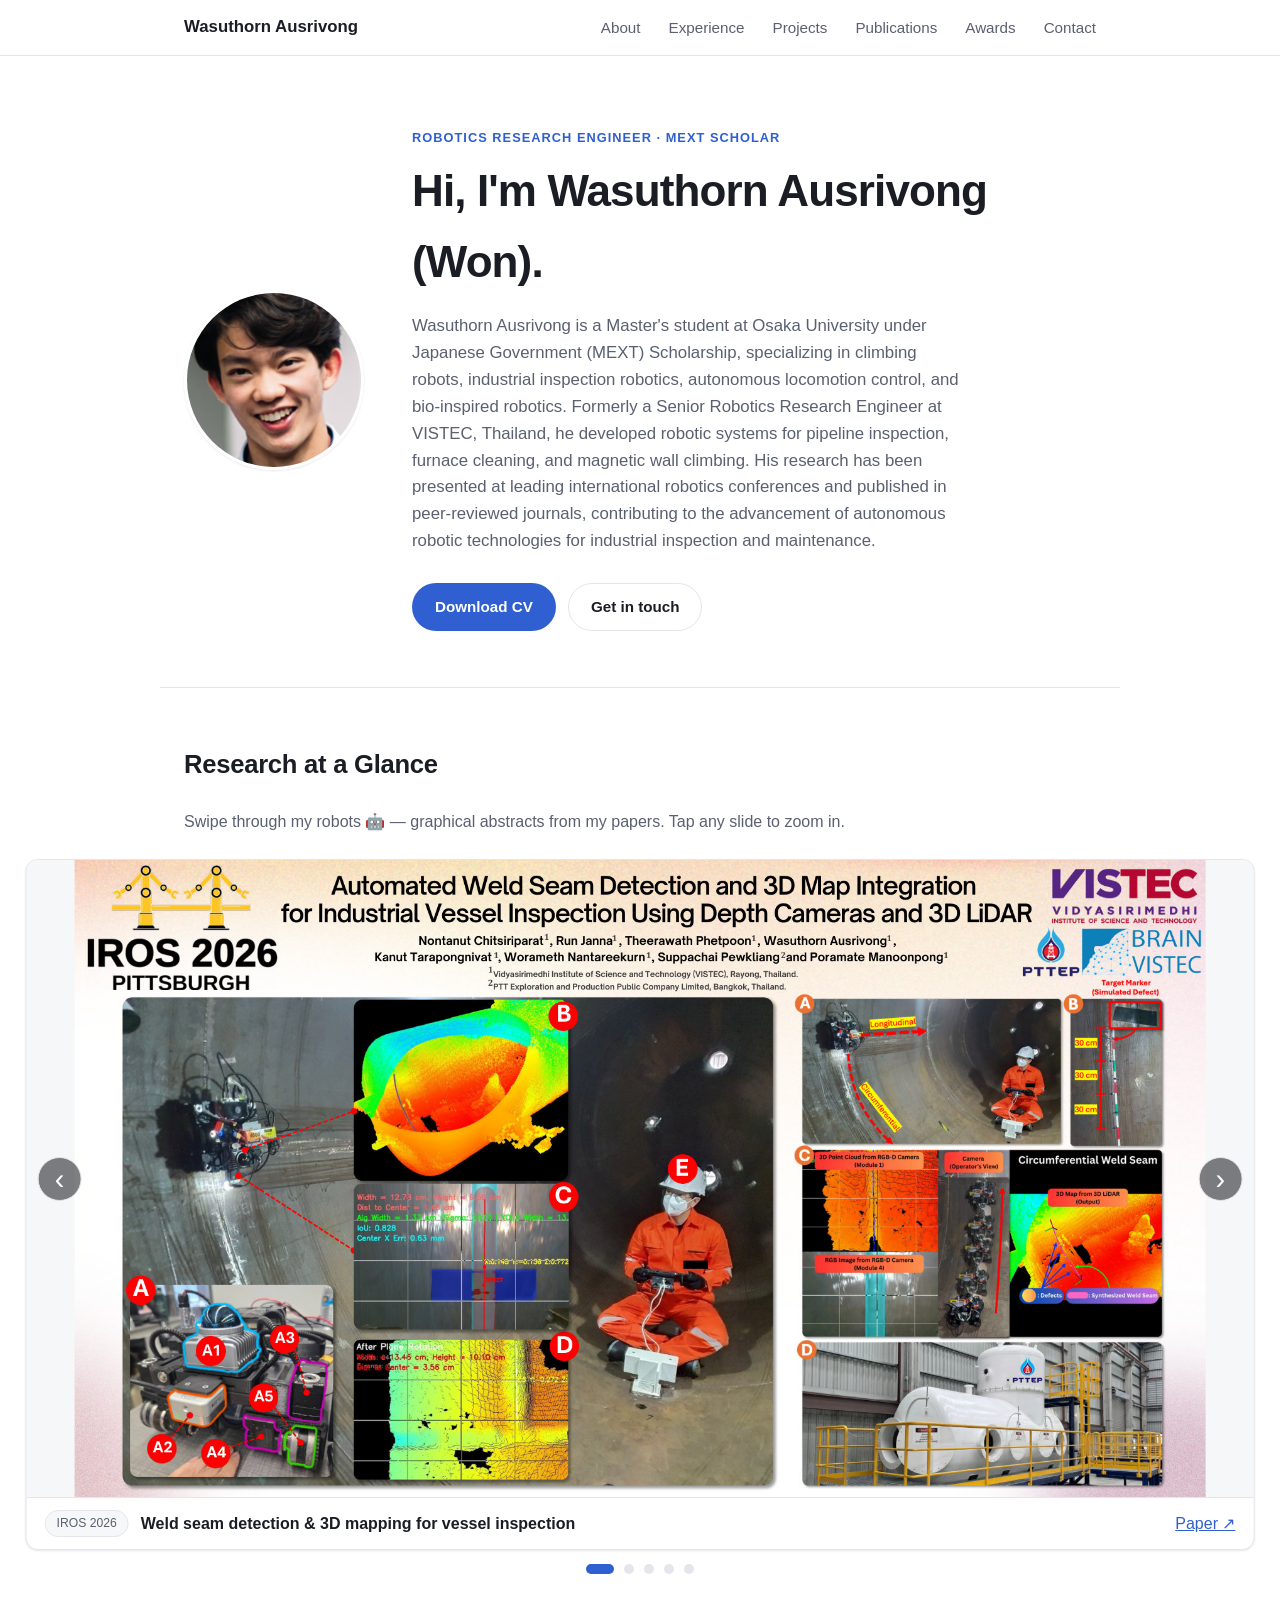
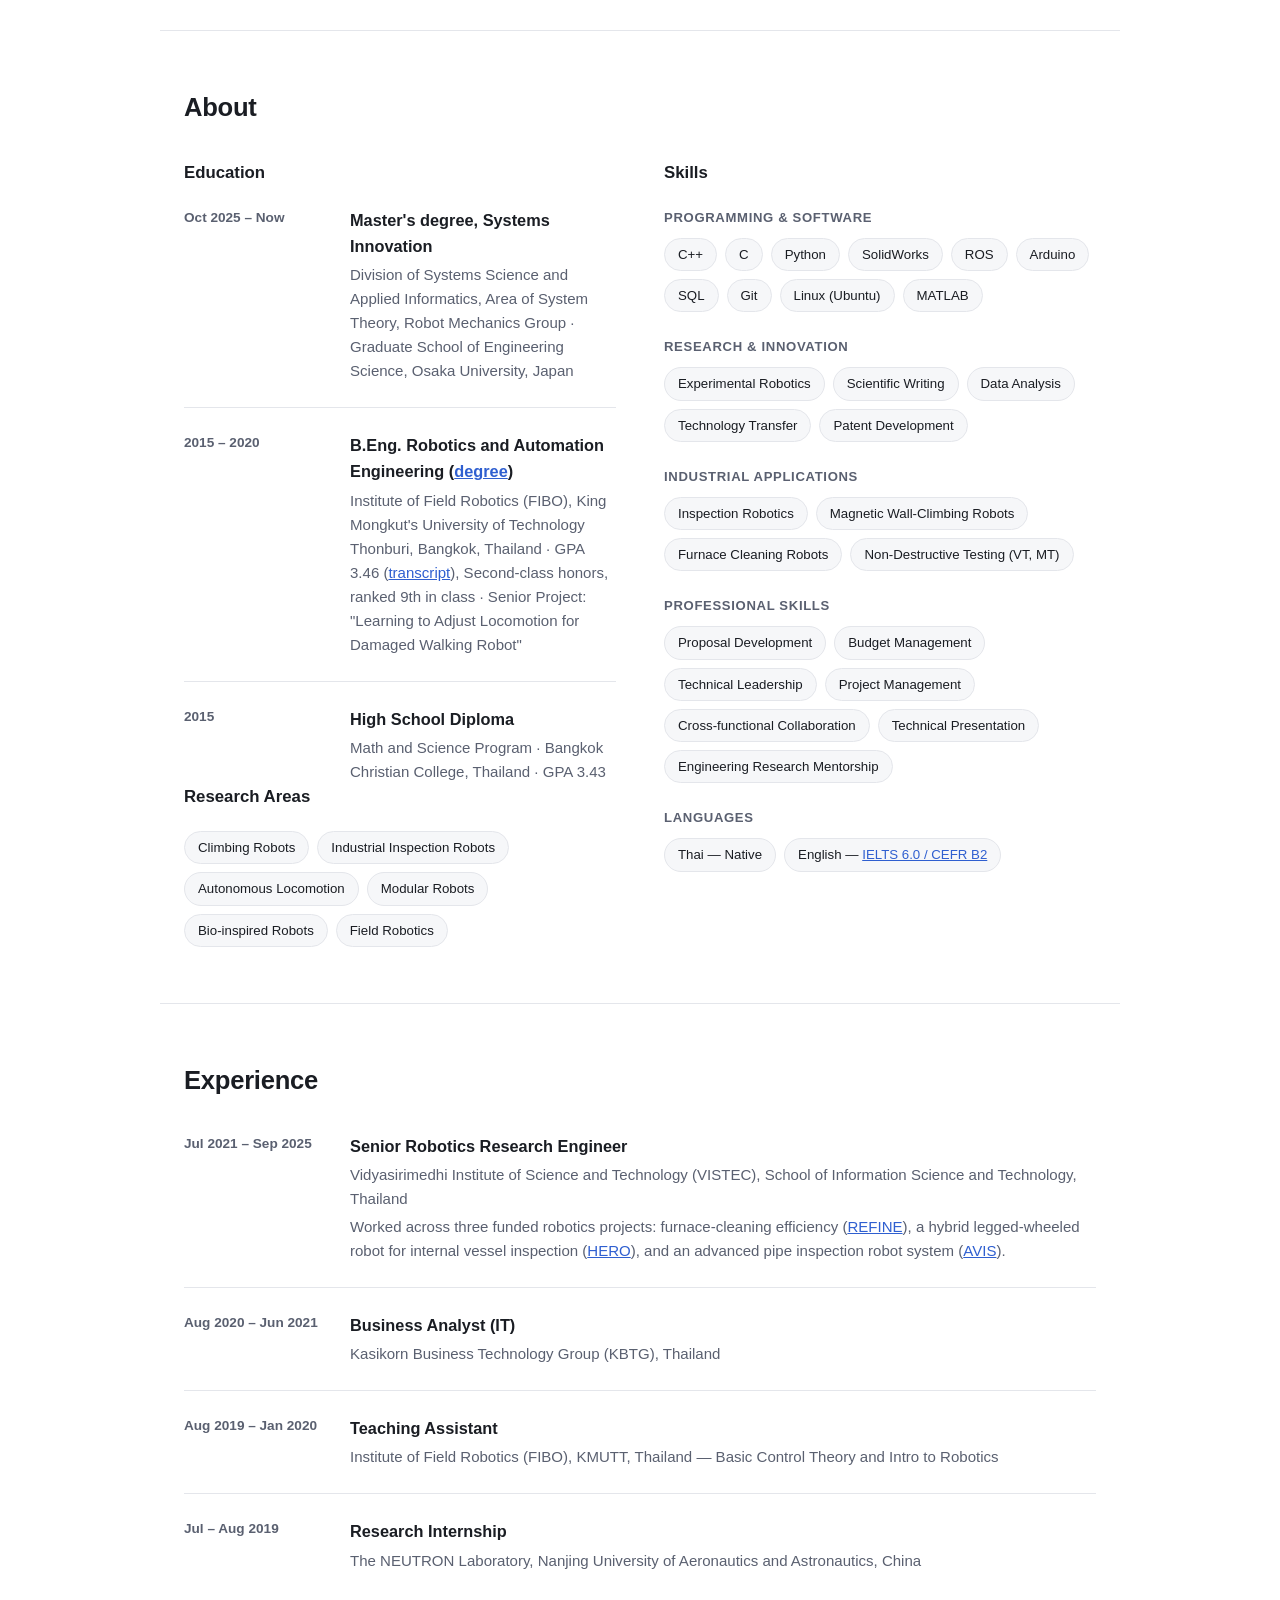
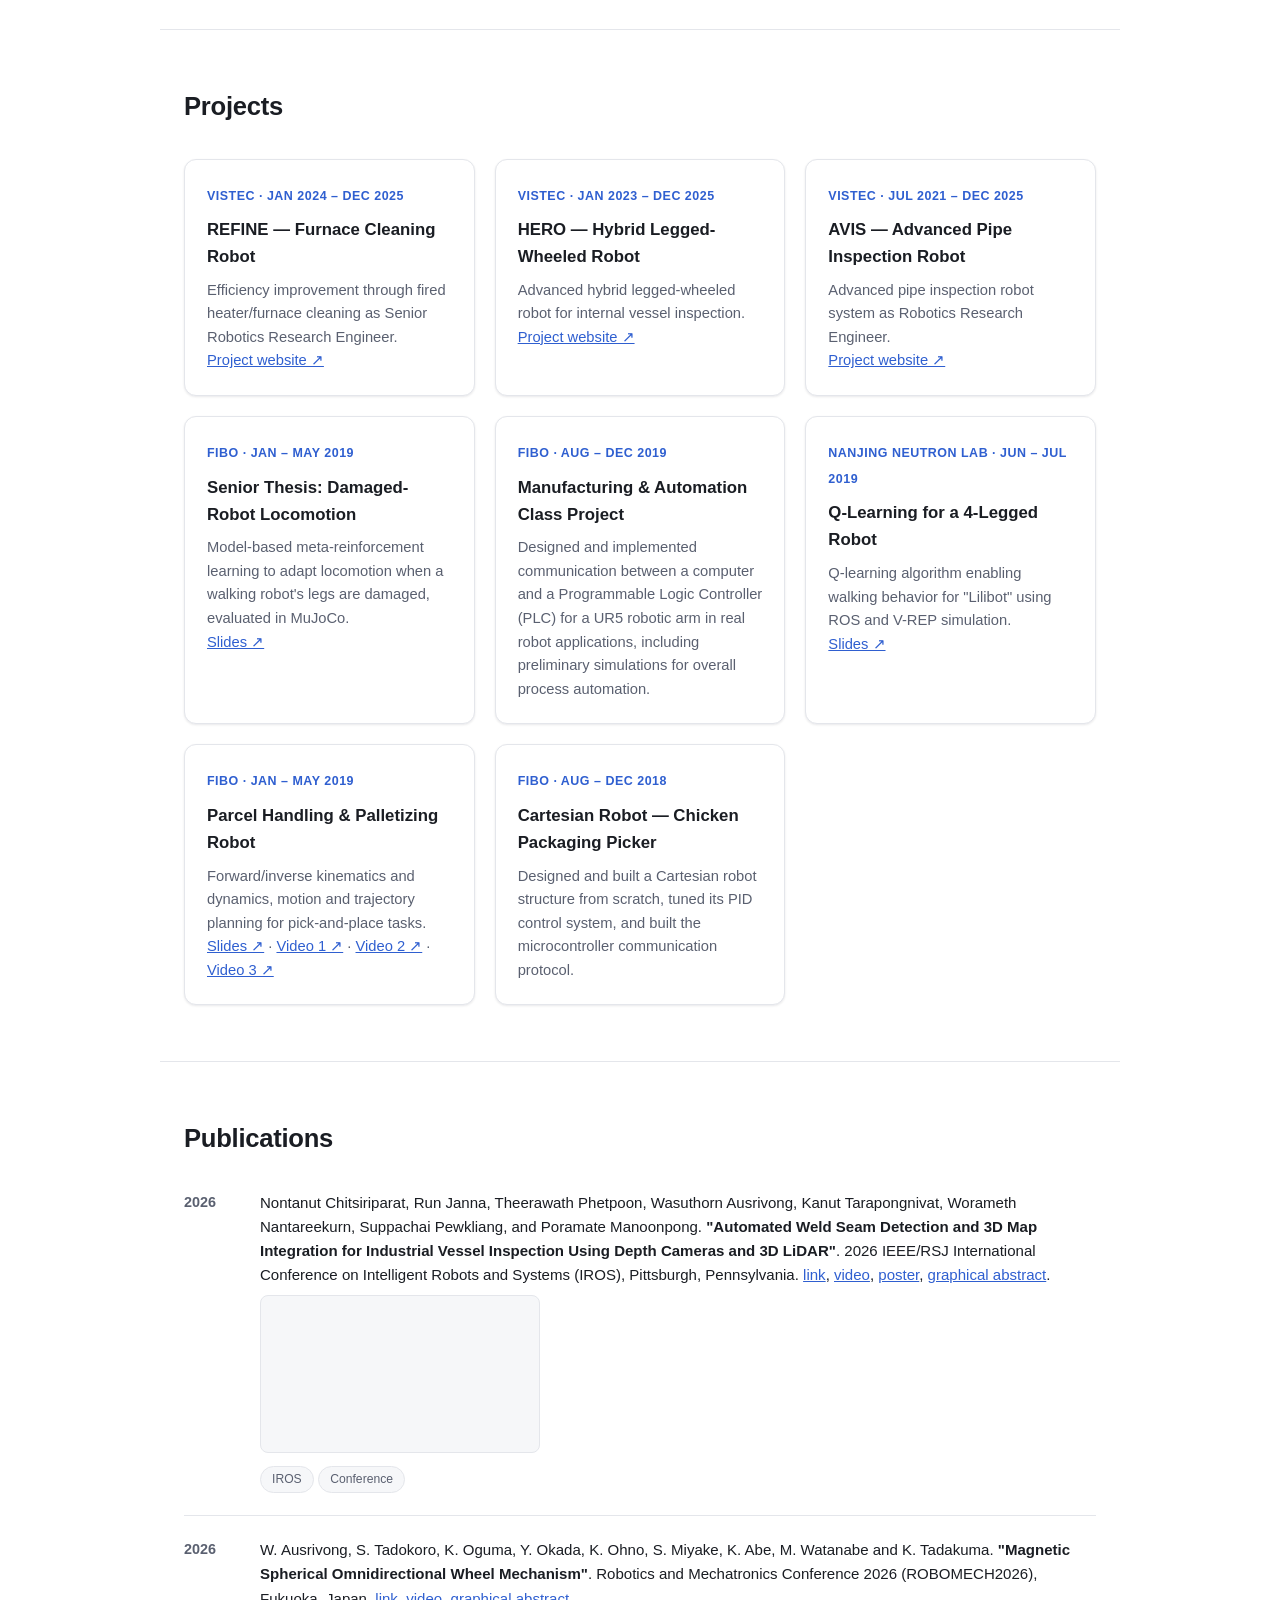
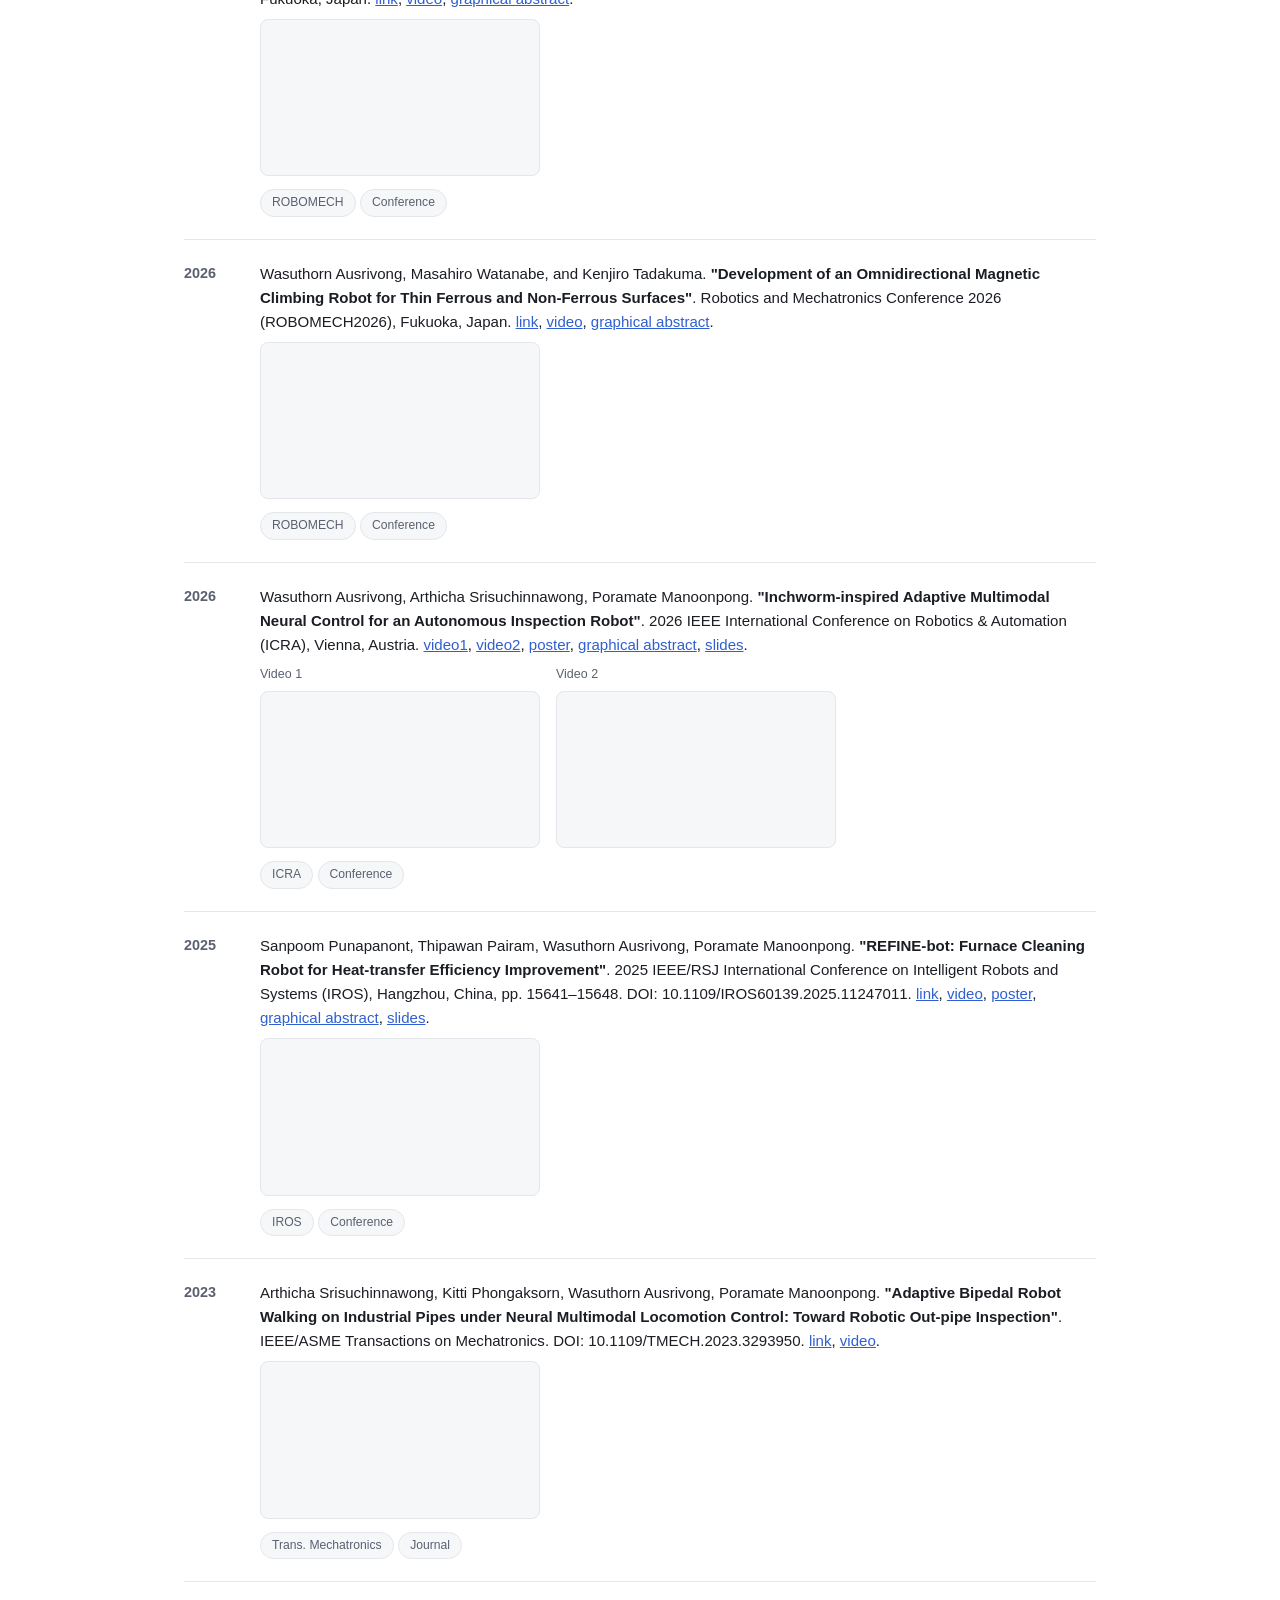
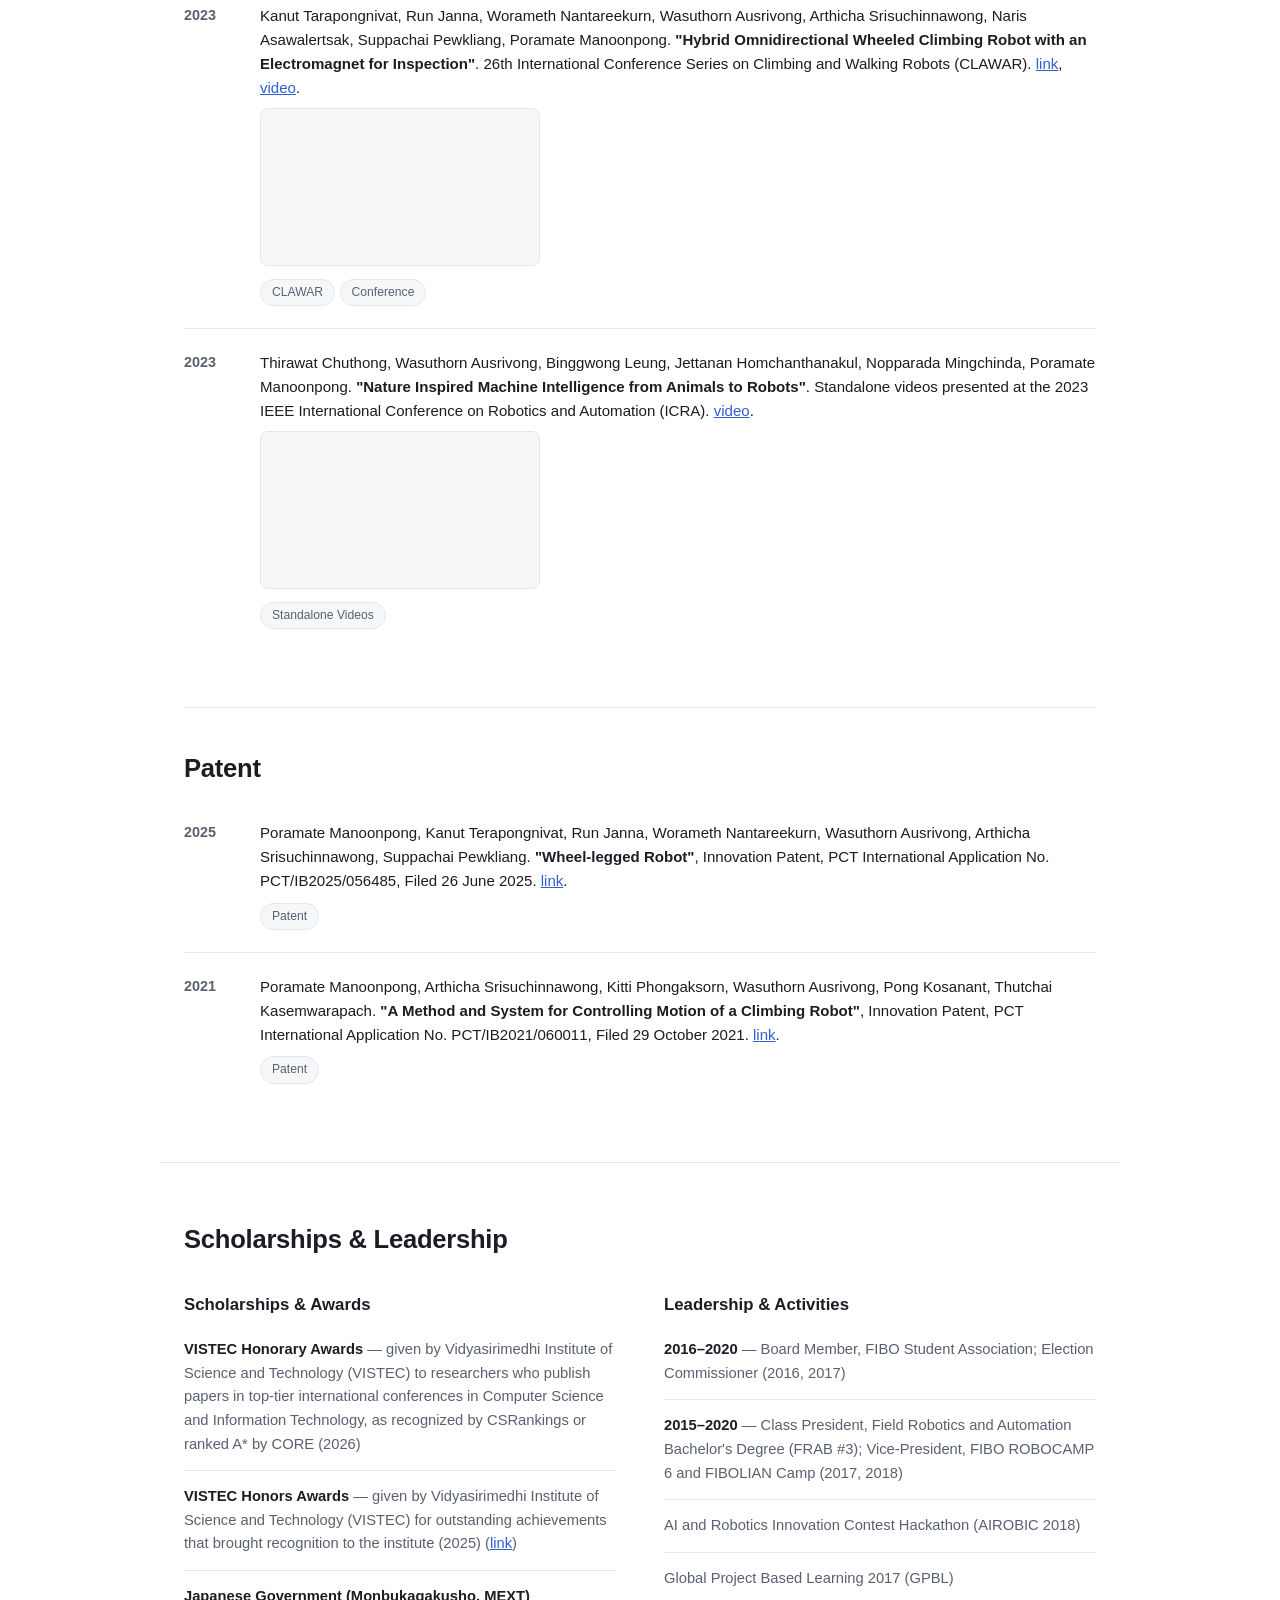
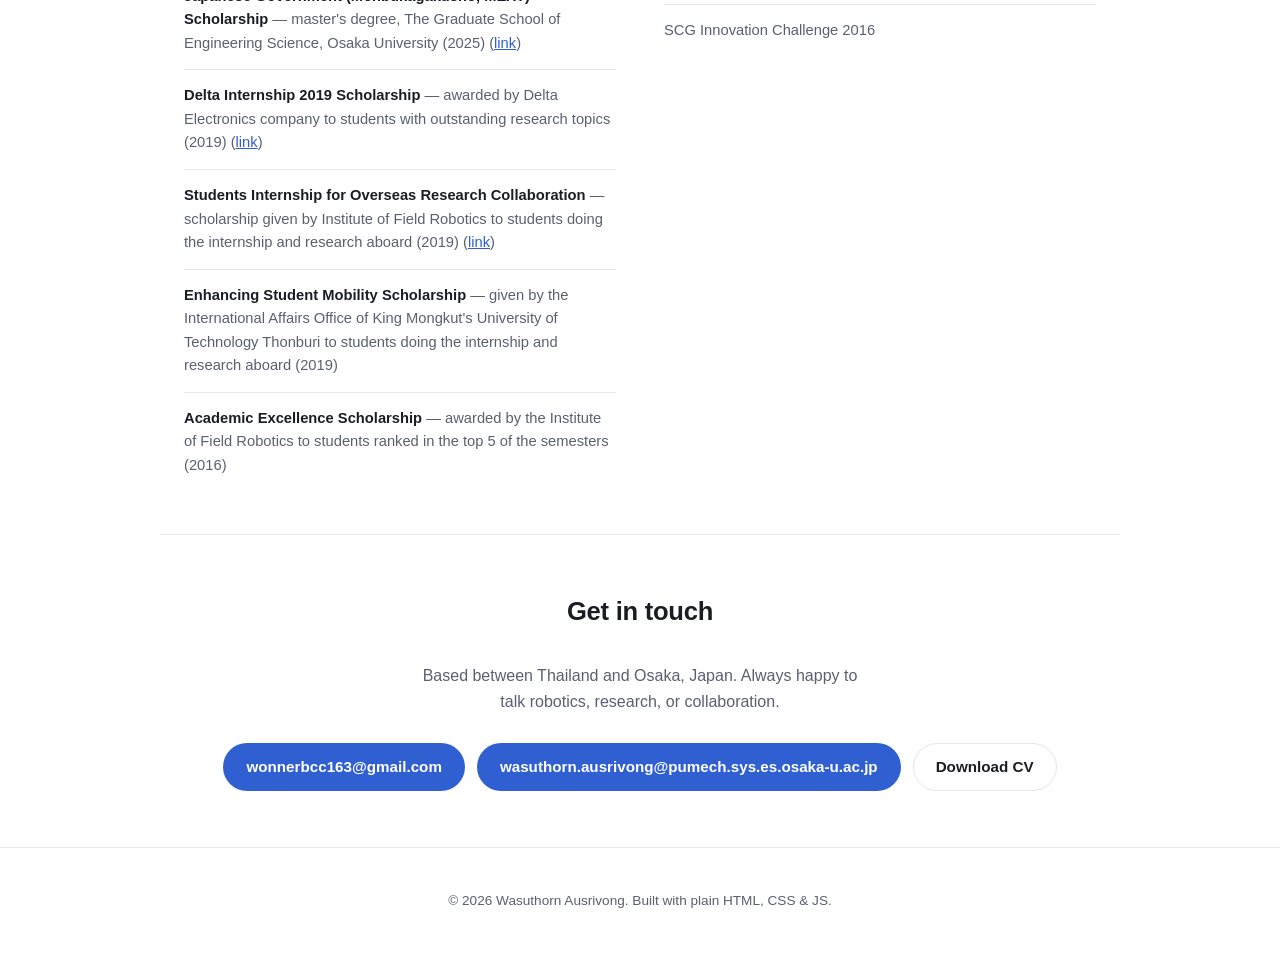
==== commit cad66fca: "Widen carousel on notebook screens and cache-bust CSS/JS Co-Authored-By: Claude Sonnet 5.5 <noreply@" ====
--- a/index.html
+++ b/index.html
@@ -12,7 +12,7 @@
 <meta property="og:url" content="https://wonner163.github.io/WonnerWebsite/">
 <meta property="og:image" content="https://wonner163.github.io/WonnerWebsite/assets/profile.png">
 <link rel="icon" href="data:,">
-<link rel="stylesheet" href="style.css">
+<link rel="stylesheet" href="style.css?v=20261032">
 </head>
 <body>
 
@@ -536,6 +536,6 @@
   </div>
 </footer>
 
-<script src="script.js"></script>
+<script src="script.js?v=20261032"></script>
 </body>
 </html>
--- a/style.css
+++ b/style.css
@@ -430,12 +430,15 @@
 
 /* Research at a Glance carousel */
 .gallery-tagline { color: var(--text-muted); margin: -8px 0 24px; }
-.carousel { position: relative; }
+.carousel {
+  position: relative;
+  width: min(1240px, 96vw, calc((100vh - 130px) * 1.7778));
+  margin-left: 50%;
+  transform: translateX(-50%);
+}
 .carousel-window {
   position: relative;
   aspect-ratio: 16 / 9;
-  max-height: calc(100vh - 220px);
-  min-height: 380px;
   background: var(--card-bg);
   border: 1px solid var(--border);
   border-radius: var(--radius);
@@ -526,7 +529,8 @@
   cursor: pointer;
 }
 @media (max-width: 600px) {
-  .carousel-window { aspect-ratio: 4 / 3.4; max-height: none; min-height: 0; }
+  .carousel { width: 100%; margin-left: 0; transform: none; }
+  .carousel-window { aspect-ratio: 4 / 3.4; }
   .carousel-btn { width: 36px; height: 36px; font-size: 1.5rem; }
   .carousel-prev { left: 6px; }
   .carousel-next { right: 6px; }
